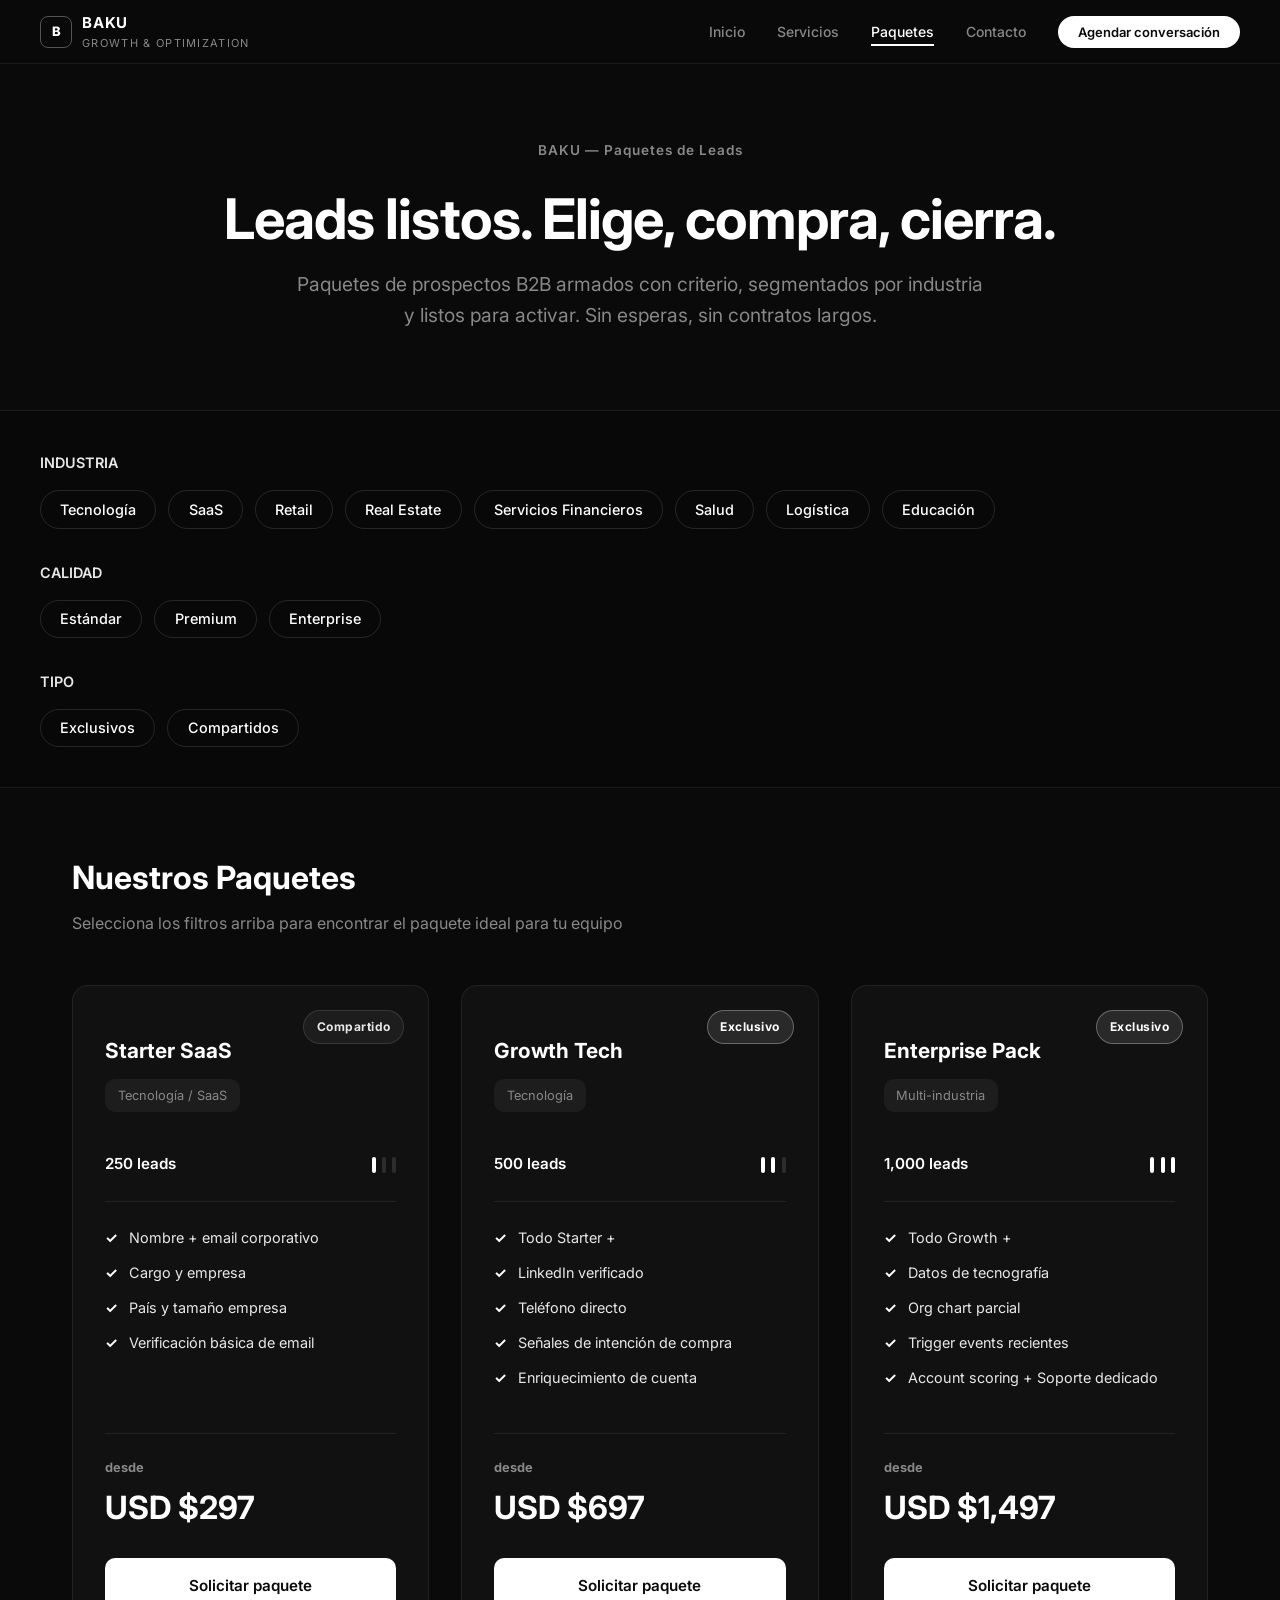
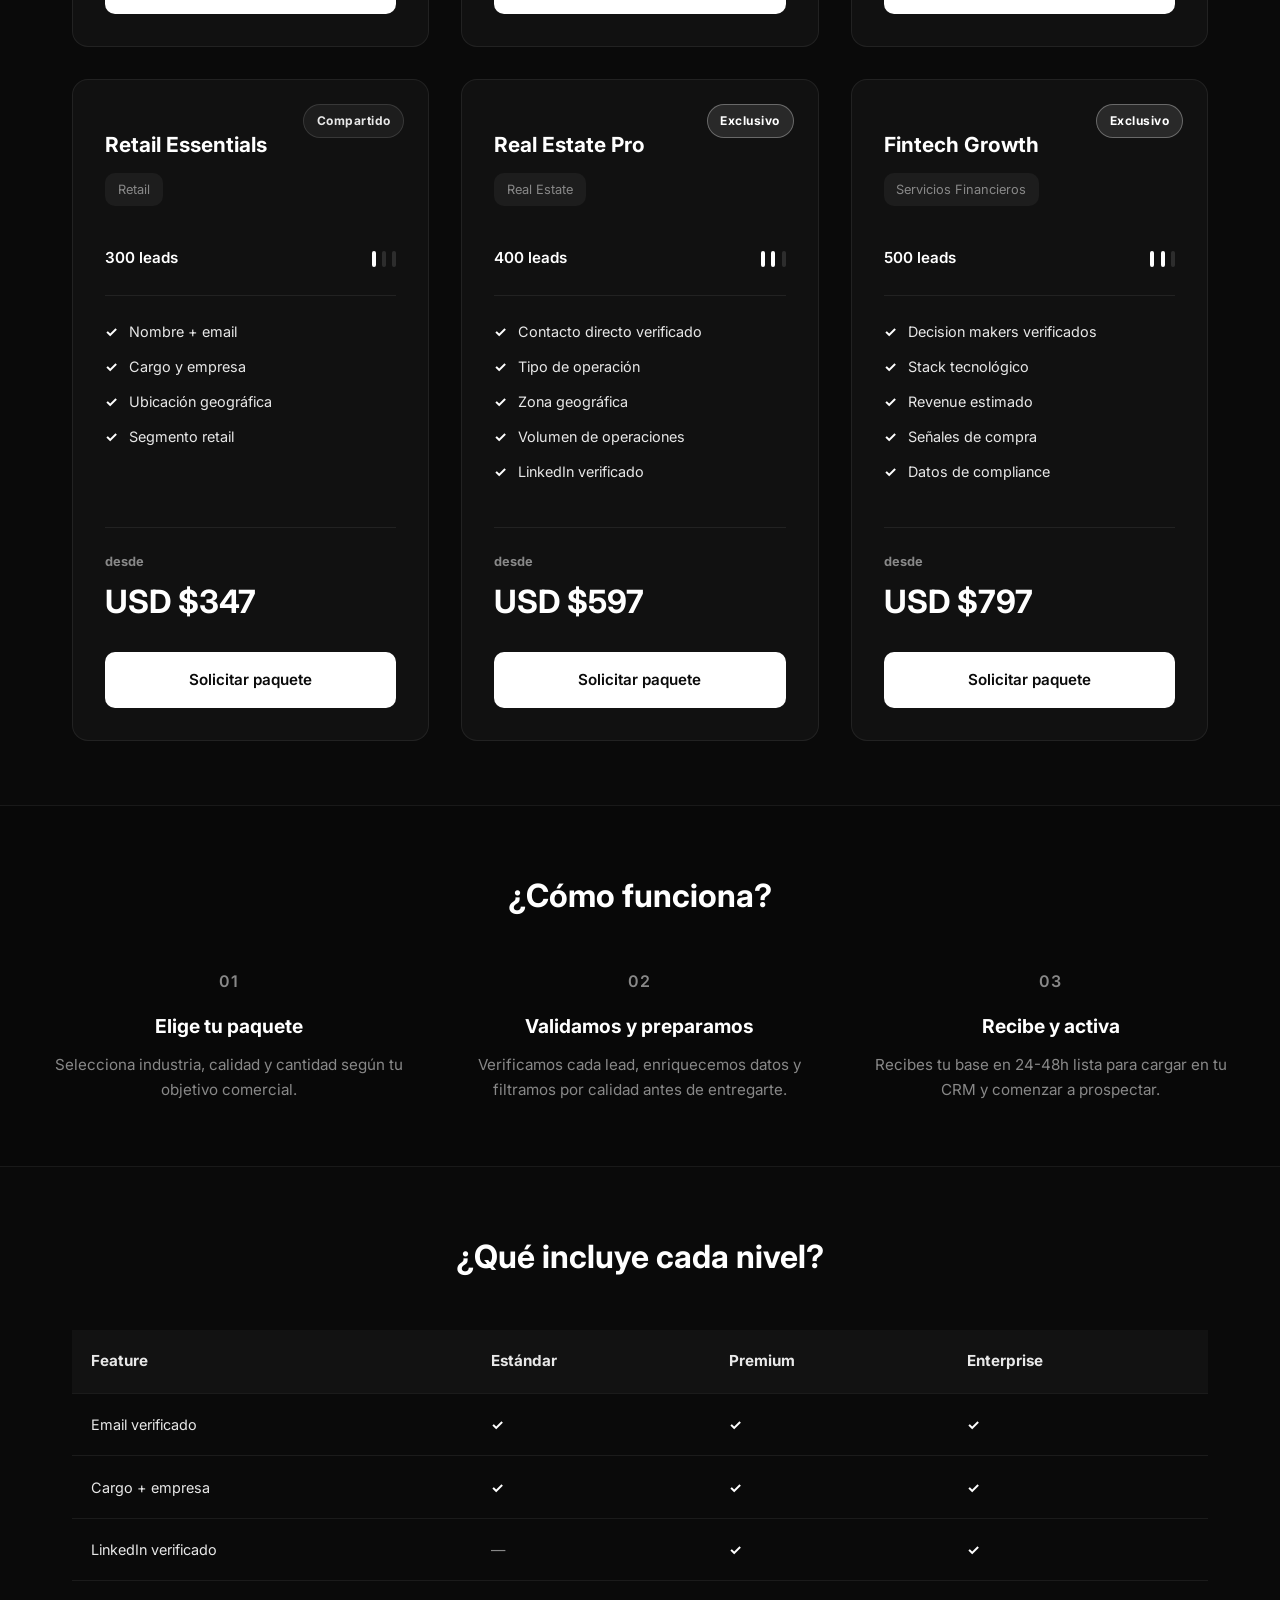
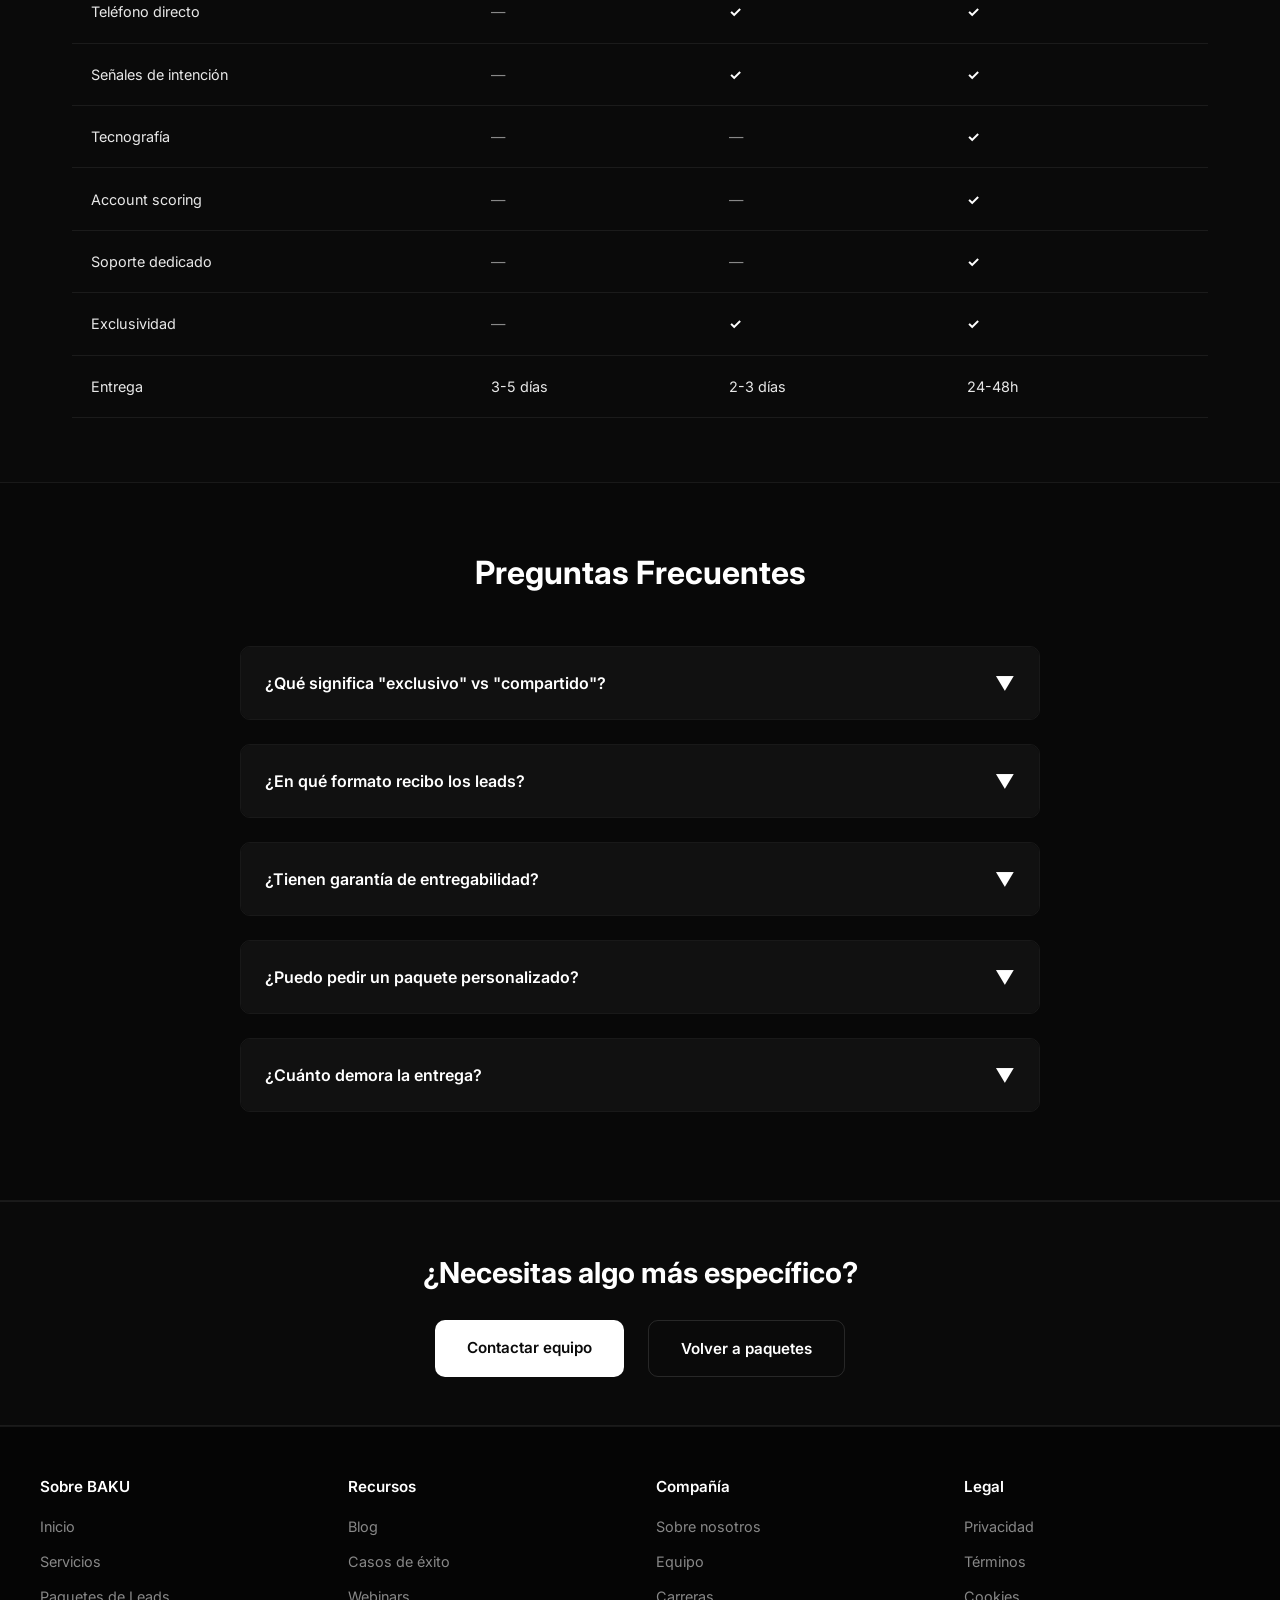
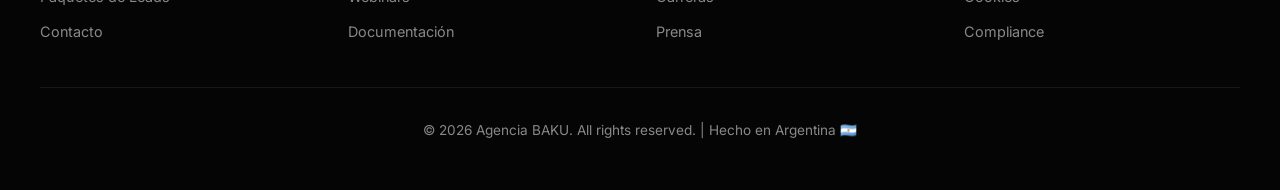
==== leads.html @ b022340d "Add leads marketplace page" ====
<!DOCTYPE html>
<html lang="es">
<head>
    <meta charset="UTF-8">
    <meta name="viewport" content="width=device-width, initial-scale=1.0">
    <title>Paquetes de Leads B2B — Agencia BAKU</title>
    <link href="https://fonts.googleapis.com/css2?family=Inter:wght@400;500;600;700&display=swap" rel="stylesheet">
    <style>
        * {
            margin: 0;
            padding: 0;
            box-sizing: border-box;
        }

        :root {
            --black: #0a0a0a;
            --card: #111111;
            --card-hover: #161616;
            --border: rgba(255,255,255,0.07);
            --border-strong: rgba(255,255,255,0.12);
            --white: #ffffff;
            --off-white: #e8e8e8;
            --muted: #888888;
            --accent: #ffffff;
            --radius: 16px;
            --radius-sm: 10px;
        }

        html {
            scroll-behavior: smooth;
        }

        body {
            font-family: 'Inter', sans-serif;
            background-color: var(--black);
            color: var(--white);
            line-height: 1.6;
        }

        /* Navigation */
        nav {
            position: fixed;
            top: 0; left: 0; right: 0;
            z-index: 100;
            padding: 0 40px;
            height: 64px;
            display: flex;
            align-items: center;
            justify-content: space-between;
            background: rgba(10,10,10,0.85);
            backdrop-filter: blur(20px);
            -webkit-backdrop-filter: blur(20px);
            border-bottom: 1px solid var(--border);
        }

        .nav-logo {
            display: flex;
            align-items: center;
            gap: 10px;
            text-decoration: none;
        }

        .nav-logo-mark {
            width: 32px; height: 32px;
            border: 1.5px solid rgba(255,255,255,0.3);
            border-radius: 8px;
            display: flex;
            align-items: center;
            justify-content: center;
            font-weight: 800;
            font-size: 13px;
            letter-spacing: -0.5px;
            color: var(--white);
        }

        .nav-brand {
            font-weight: 700;
            font-size: 15px;
            letter-spacing: 0.05em;
            color: var(--white);
        }

        .nav-tagline {
            font-size: 11px;
            color: var(--muted);
            letter-spacing: 0.12em;
            text-transform: uppercase;
            font-weight: 400;
        }

        .nav-links {
            display: flex;
            align-items: center;
            gap: 32px;
            list-style: none;
        }

        .nav-links a {
            color: var(--muted);
            text-decoration: none;
            font-size: 14px;
            font-weight: 500;
            transition: color 0.2s;
        }

        .nav-links a:hover { color: var(--white); }

        .nav-links a.active {
            color: var(--white);
            border-bottom: 2px solid var(--white);
            padding-bottom: 0.25rem;
        }

        .nav-cta {
            background: var(--white);
            color: var(--black) !important;
            padding: 8px 20px;
            border-radius: 100px;
            font-size: 13px !important;
            font-weight: 600 !important;
            text-decoration: none;
            transition: opacity 0.2s !important;
        }

        .nav-cta:hover {
            background-color: var(--off-white);
        }

        /* Hero Section */
        .hero {
            padding: 140px 40px 80px;
            text-align: center;
            border-bottom: 1px solid var(--border);
        }

        .hero-label {
            font-size: 0.85rem;
            color: var(--muted);
            font-weight: 600;
            letter-spacing: 1px;
            margin-bottom: 1.5rem;
        }

        .hero-headline {
            font-size: 3.5rem;
            font-weight: 700;
            line-height: 1.2;
            margin-bottom: 1rem;
            letter-spacing: -1px;
        }

        .hero-subtitle {
            font-size: 1.2rem;
            color: var(--muted);
            max-width: 700px;
            margin: 0 auto;
            font-weight: 400;
        }

        /* Filter Bar */
        .filter-section {
            padding: 2.5rem 2rem;
            border-bottom: 1px solid var(--border);
            background-color: rgba(0, 0, 0, 0.2);
        }

        .filter-container {
            max-width: 1200px;
            margin: 0 auto;
        }

        .filter-group {
            margin-bottom: 2rem;
        }

        .filter-group:last-child {
            margin-bottom: 0;
        }

        .filter-label {
            font-size: 0.9rem;
            font-weight: 600;
            margin-bottom: 1rem;
            color: var(--off-white);
            display: block;
        }

        .filter-pills {
            display: flex;
            flex-wrap: wrap;
            gap: 0.75rem;
        }

        .pill {
            padding: 0.6rem 1.2rem;
            border: 1px solid var(--border-strong);
            background-color: transparent;
            color: var(--white);
            border-radius: 50px;
            cursor: pointer;
            font-size: 0.9rem;
            font-weight: 500;
            transition: all 0.3s ease;
            font-family: 'Inter', sans-serif;
        }

        .pill:hover {
            border-color: var(--white);
            background-color: rgba(255, 255, 255, 0.05);
        }

        .pill.active {
            background-color: var(--white);
            color: var(--black);
            border-color: var(--white);
        }

        /* Packages Grid */
        .packages-section {
            padding: 4rem 2rem;
            max-width: 1200px;
            margin: 0 auto;
        }

        .packages-header {
            margin-bottom: 3rem;
        }

        .packages-title {
            font-size: 2rem;
            font-weight: 700;
            margin-bottom: 0.5rem;
        }

        .packages-subtitle {
            color: var(--muted);
            font-size: 1rem;
        }

        .packages-grid {
            display: grid;
            grid-template-columns: repeat(3, 1fr);
            gap: 2rem;
        }

        .package-card {
            background-color: var(--card);
            border: 1px solid var(--border);
            border-radius: var(--radius);
            padding: 2rem;
            position: relative;
            transition: all 0.3s ease;
            display: flex;
            flex-direction: column;
            height: 100%;
        }

        .package-card:hover {
            background-color: var(--card-hover);
            border-color: var(--border-strong);
            transform: translateY(-4px);
        }

        .package-card.hidden {
            display: none;
        }

        .package-badge {
            position: absolute;
            top: 1.5rem;
            right: 1.5rem;
            font-size: 0.75rem;
            font-weight: 700;
            padding: 0.4rem 0.8rem;
            border-radius: 50px;
            letter-spacing: 0.5px;
        }

        .badge-exclusivo {
            background-color: rgba(255, 255, 255, 0.1);
            border: 1px solid rgba(255, 255, 255, 0.3);
            color: var(--white);
        }

        .badge-compartido {
            background-color: rgba(255, 255, 255, 0.05);
            border: 1px solid var(--border-strong);
            color: var(--off-white);
        }

        .package-header {
            margin-bottom: 1.5rem;
            padding-top: 1rem;
        }

        .package-name {
            font-size: 1.3rem;
            font-weight: 700;
            margin-bottom: 0.75rem;
        }

        .package-industry {
            display: inline-block;
            font-size: 0.8rem;
            color: var(--muted);
            background-color: rgba(255, 255, 255, 0.05);
            padding: 0.4rem 0.8rem;
            border-radius: var(--radius-sm);
            margin-bottom: 1rem;
        }

        .package-meta {
            display: flex;
            justify-content: space-between;
            align-items: center;
            margin-bottom: 1.5rem;
            padding-bottom: 1.5rem;
            border-bottom: 1px solid var(--border);
            font-size: 0.95rem;
        }

        .lead-count {
            font-weight: 600;
            color: var(--white);
        }

        .quality-indicator {
            display: flex;
            gap: 0.4rem;
            align-items: center;
        }

        .quality-bar {
            width: 4px;
            height: 16px;
            background-color: var(--border-strong);
            border-radius: 2px;
            transition: background-color 0.3s ease;
        }

        .quality-bar.active {
            background-color: var(--white);
        }

        .package-includes {
            list-style: none;
            margin-bottom: 2rem;
            flex-grow: 1;
        }

        .package-includes li {
            font-size: 0.9rem;
            color: var(--off-white);
            margin-bottom: 0.75rem;
            padding-left: 1.5rem;
            position: relative;
        }

        .package-includes li:before {
            content: "✓";
            position: absolute;
            left: 0;
            color: var(--white);
            font-weight: 700;
        }

        .package-footer {
            border-top: 1px solid var(--border);
            padding-top: 1.5rem;
        }

        .package-price {
            font-size: 2rem;
            font-weight: 700;
            margin-bottom: 1.5rem;
        }

        .package-price-label {
            font-size: 0.8rem;
            color: var(--muted);
            display: block;
            margin-bottom: 0.25rem;
        }

        .package-cta {
            width: 100%;
            padding: 1rem;
            background-color: var(--white);
            color: var(--black);
            border: none;
            border-radius: var(--radius-sm);
            font-weight: 600;
            font-size: 0.95rem;
            cursor: pointer;
            transition: background-color 0.3s ease;
            font-family: 'Inter', sans-serif;
            text-decoration: none;
            display: block;
            text-align: center;
        }

        .package-cta:hover {
            background-color: var(--off-white);
        }

        /* How it works section */
        .how-it-works {
            padding: 4rem 2rem;
            border-top: 1px solid var(--border);
            border-bottom: 1px solid var(--border);
            background-color: rgba(0, 0, 0, 0.2);
        }

        .how-it-works-container {
            max-width: 1200px;
            margin: 0 auto;
        }

        .section-title {
            font-size: 2rem;
            font-weight: 700;
            margin-bottom: 3rem;
            text-align: center;
        }

        .steps-grid {
            display: grid;
            grid-template-columns: repeat(3, 1fr);
            gap: 2rem;
        }

        .step {
            text-align: center;
        }

        .step-number {
            font-size: 1rem;
            color: var(--muted);
            font-weight: 600;
            margin-bottom: 1rem;
            letter-spacing: 1px;
        }

        .step-title {
            font-size: 1.2rem;
            font-weight: 700;
            margin-bottom: 0.75rem;
        }

        .step-description {
            color: var(--muted);
            font-size: 0.95rem;
            line-height: 1.6;
        }

        /* Comparison Table */
        .comparison-section {
            padding: 4rem 2rem;
            max-width: 1200px;
            margin: 0 auto;
        }

        .comparison-table {
            width: 100%;
            border-collapse: collapse;
            margin-top: 2rem;
        }

        .comparison-table th,
        .comparison-table td {
            padding: 1.2rem;
            text-align: left;
            border-bottom: 1px solid var(--border);
        }

        .comparison-table th {
            background-color: rgba(255, 255, 255, 0.03);
            font-weight: 700;
            font-size: 0.95rem;
            color: var(--off-white);
        }

        .comparison-table td {
            font-size: 0.9rem;
            color: var(--off-white);
        }

        .comparison-table tr:hover {
            background-color: rgba(255, 255, 255, 0.02);
        }

        .check {
            color: var(--white);
            font-weight: 700;
        }

        .dash {
            color: var(--muted);
        }

        /* FAQ Section */
        .faq-section {
            padding: 4rem 2rem;
            border-top: 1px solid var(--border);
            border-bottom: 1px solid var(--border);
            background-color: rgba(0, 0, 0, 0.2);
        }

        .faq-container {
            max-width: 800px;
            margin: 0 auto;
        }

        .faq-item {
            margin-bottom: 1.5rem;
            border: 1px solid var(--border);
            border-radius: var(--radius-sm);
            overflow: hidden;
        }

        .faq-question {
            padding: 1.5rem;
            background-color: var(--card);
            cursor: pointer;
            display: flex;
            justify-content: space-between;
            align-items: center;
            font-weight: 600;
            transition: background-color 0.3s ease;
            border: none;
            width: 100%;
            text-align: left;
            font-family: 'Inter', sans-serif;
            color: var(--white);
            font-size: 1rem;
        }

        .faq-question:hover {
            background-color: var(--card-hover);
        }

        .faq-toggle {
            font-size: 1.2rem;
            transition: transform 0.3s ease;
        }

        .faq-toggle.open {
            transform: rotate(180deg);
        }

        .faq-answer {
            max-height: 0;
            overflow: hidden;
            transition: max-height 0.3s ease;
            background-color: rgba(255, 255, 255, 0.02);
        }

        .faq-answer.open {
            max-height: 300px;
        }

        .faq-answer-content {
            padding: 1.5rem;
            color: var(--off-white);
            font-size: 0.95rem;
            line-height: 1.7;
        }

        /* CTA Banner */
        .cta-banner {
            padding: 3rem 2rem;
            text-align: center;
            border-top: 1px solid var(--border);
            border-bottom: 1px solid var(--border);
        }

        .cta-banner-headline {
            font-size: 1.8rem;
            font-weight: 700;
            margin-bottom: 1.5rem;
        }

        .cta-banner-buttons {
            display: flex;
            gap: 1.5rem;
            justify-content: center;
            flex-wrap: wrap;
        }

        .btn {
            padding: 1rem 2rem;
            border-radius: var(--radius-sm);
            font-weight: 600;
            font-size: 0.95rem;
            cursor: pointer;
            text-decoration: none;
            transition: all 0.3s ease;
            font-family: 'Inter', sans-serif;
            border: none;
            display: inline-block;
        }

        .btn-primary {
            background-color: var(--white);
            color: var(--black);
        }

        .btn-primary:hover {
            background-color: var(--off-white);
        }

        .btn-secondary {
            background-color: transparent;
            color: var(--white);
            border: 1px solid var(--border-strong);
        }

        .btn-secondary:hover {
            border-color: var(--white);
            background-color: rgba(255, 255, 255, 0.05);
        }

        /* Footer */
        footer {
            padding: 3rem 2rem;
            border-top: 1px solid var(--border);
            background-color: rgba(0, 0, 0, 0.5);
        }

        .footer-container {
            max-width: 1200px;
            margin: 0 auto;
        }

        .footer-content {
            display: grid;
            grid-template-columns: repeat(4, 1fr);
            gap: 2rem;
            margin-bottom: 2rem;
        }

        .footer-column h4 {
            font-size: 0.95rem;
            font-weight: 600;
            margin-bottom: 1rem;
        }

        .footer-column ul {
            list-style: none;
        }

        .footer-column a {
            color: var(--muted);
            text-decoration: none;
            font-size: 0.9rem;
            margin-bottom: 0.75rem;
            display: block;
            transition: color 0.3s ease;
        }

        .footer-column a:hover {
            color: var(--white);
        }

        .footer-divider {
            border-top: 1px solid var(--border);
            padding-top: 2rem;
            text-align: center;
            color: var(--muted);
            font-size: 0.85rem;
        }

        /* Responsive */
        @media (max-width: 768px) {
            .hero-headline {
                font-size: 2.2rem;
            }

            .nav-links {
                gap: 1.5rem;
                font-size: 0.85rem;
            }

            .packages-grid {
                grid-template-columns: 1fr;
            }

            .steps-grid {
                grid-template-columns: 1fr;
            }

            .footer-content {
                grid-template-columns: repeat(2, 1fr);
            }

            .filter-pills {
                gap: 0.5rem;
            }

            .pill {
                font-size: 0.8rem;
                padding: 0.5rem 1rem;
            }

            .cta-banner-buttons {
                flex-direction: column;
            }

            .btn {
                width: 100%;
            }
        }

        @media (max-width: 480px) {
            nav {
                flex-direction: column;
                gap: 1rem;
                padding: 1rem;
            }

            .nav-links {
                flex-direction: column;
                gap: 1rem;
                width: 100%;
                text-align: center;
            }

            .hero-headline {
                font-size: 1.8rem;
            }

            .footer-content {
                grid-template-columns: 1fr;
            }

            .comparison-table th,
            .comparison-table td {
                padding: 0.8rem;
                font-size: 0.8rem;
            }
        }
    </style>
</head>
<body>
    <!-- Navigation -->
    <nav>
        <a href="/" class="nav-logo">
            <div class="nav-logo-mark">B</div>
            <div>
                <div class="nav-brand">BAKU</div>
                <div class="nav-tagline">Growth & Optimization</div>
            </div>
        </a>
        <ul class="nav-links">
            <li><a href="/">Inicio</a></li>
            <li><a href="/#servicios">Servicios</a></li>
            <li><a href="/leads.html" class="active">Paquetes</a></li>
            <li><a href="/#contacto">Contacto</a></li>
            <li><a href="/#contacto" class="nav-cta">Agendar conversación</a></li>
        </ul>
    </nav>

    <!-- Hero Section -->
    <section class="hero">
        <div class="hero-label">BAKU — Paquetes de Leads</div>
        <h1 class="hero-headline">Leads listos. Elige, compra, cierra.</h1>
        <p class="hero-subtitle">Paquetes de prospectos B2B armados con criterio, segmentados por industria y listos para activar. Sin esperas, sin contratos largos.</p>
    </section>

    <!-- Filter Section -->
    <section class="filter-section">
        <div class="filter-container">
            <div class="filter-group">
                <label class="filter-label">INDUSTRIA</label>
                <div class="filter-pills">
                    <button class="pill" data-filter="industria" data-value="Tecnología">Tecnología</button>
                    <button class="pill" data-filter="industria" data-value="SaaS">SaaS</button>
                    <button class="pill" data-filter="industria" data-value="Retail">Retail</button>
                    <button class="pill" data-filter="industria" data-value="Real Estate">Real Estate</button>
                    <button class="pill" data-filter="industria" data-value="Servicios Financieros">Servicios Financieros</button>
                    <button class="pill" data-filter="industria" data-value="Salud">Salud</button>
                    <button class="pill" data-filter="industria" data-value="Logística">Logística</button>
                    <button class="pill" data-filter="industria" data-value="Educación">Educación</button>
                </div>
            </div>

            <div class="filter-group">
                <label class="filter-label">CALIDAD</label>
                <div class="filter-pills">
                    <button class="pill" data-filter="calidad" data-value="Estándar">Estándar</button>
                    <button class="pill" data-filter="calidad" data-value="Premium">Premium</button>
                    <button class="pill" data-filter="calidad" data-value="Enterprise">Enterprise</button>
                </div>
            </div>

            <div class="filter-group">
                <label class="filter-label">TIPO</label>
                <div class="filter-pills">
                    <button class="pill" data-filter="tipo" data-value="Exclusivos">Exclusivos</button>
                    <button class="pill" data-filter="tipo" data-value="Compartidos">Compartidos</button>
                </div>
            </div>
        </div>
    </section>

    <!-- Packages Grid -->
    <section class="packages-section">
        <div class="packages-header">
            <h2 class="packages-title">Nuestros Paquetes</h2>
            <p class="packages-subtitle">Selecciona los filtros arriba para encontrar el paquete ideal para tu equipo</p>
        </div>

        <div class="packages-grid">
            <!-- Package 1: Starter SaaS -->
            <div class="package-card" data-industria="SaaS" data-industria-alt="Tecnología" data-calidad="Estándar" data-tipo="Compartidos">
                <div class="package-badge badge-compartido">Compartido</div>
                <div class="package-header">
                    <h3 class="package-name">Starter SaaS</h3>
                    <span class="package-industry">Tecnología / SaaS</span>
                </div>
                <div class="package-meta">
                    <span class="lead-count">250 leads</span>
                    <div class="quality-indicator">
                        <div class="quality-bar active"></div>
                        <div class="quality-bar"></div>
                        <div class="quality-bar"></div>
                    </div>
                </div>
                <ul class="package-includes">
                    <li>Nombre + email corporativo</li>
                    <li>Cargo y empresa</li>
                    <li>País y tamaño empresa</li>
                    <li>Verificación básica de email</li>
                </ul>
                <div class="package-footer">
                    <div class="package-price">
                        <span class="package-price-label">desde</span>
                        USD $297
                    </div>
                    <a href="/#contacto" class="package-cta">Solicitar paquete</a>
                </div>
            </div>

            <!-- Package 2: Growth Tech -->
            <div class="package-card" data-industria="Tecnología" data-calidad="Premium" data-tipo="Exclusivos">
                <div class="package-badge badge-exclusivo">Exclusivo</div>
                <div class="package-header">
                    <h3 class="package-name">Growth Tech</h3>
                    <span class="package-industry">Tecnología</span>
                </div>
                <div class="package-meta">
                    <span class="lead-count">500 leads</span>
                    <div class="quality-indicator">
                        <div class="quality-bar active"></div>
                        <div class="quality-bar active"></div>
                        <div class="quality-bar"></div>
                    </div>
                </div>
                <ul class="package-includes">
                    <li>Todo Starter +</li>
                    <li>LinkedIn verificado</li>
                    <li>Teléfono directo</li>
                    <li>Señales de intención de compra</li>
                    <li>Enriquecimiento de cuenta</li>
                </ul>
                <div class="package-footer">
                    <div class="package-price">
                        <span class="package-price-label">desde</span>
                        USD $697
                    </div>
                    <a href="/#contacto" class="package-cta">Solicitar paquete</a>
                </div>
            </div>

            <!-- Package 3: Enterprise Pack -->
            <div class="package-card" data-industria="Multi-industria" data-calidad="Enterprise" data-tipo="Exclusivos">
                <div class="package-badge badge-exclusivo">Exclusivo</div>
                <div class="package-header">
                    <h3 class="package-name">Enterprise Pack</h3>
                    <span class="package-industry">Multi-industria</span>
                </div>
                <div class="package-meta">
                    <span class="lead-count">1,000 leads</span>
                    <div class="quality-indicator">
                        <div class="quality-bar active"></div>
                        <div class="quality-bar active"></div>
                        <div class="quality-bar active"></div>
                    </div>
                </div>
                <ul class="package-includes">
                    <li>Todo Growth +</li>
                    <li>Datos de tecnografía</li>
                    <li>Org chart parcial</li>
                    <li>Trigger events recientes</li>
                    <li>Account scoring + Soporte dedicado</li>
                </ul>
                <div class="package-footer">
                    <div class="package-price">
                        <span class="package-price-label">desde</span>
                        USD $1,497
                    </div>
                    <a href="/#contacto" class="package-cta">Solicitar paquete</a>
                </div>
            </div>

            <!-- Package 4: Retail Essentials -->
            <div class="package-card" data-industria="Retail" data-calidad="Estándar" data-tipo="Compartidos">
                <div class="package-badge badge-compartido">Compartido</div>
                <div class="package-header">
                    <h3 class="package-name">Retail Essentials</h3>
                    <span class="package-industry">Retail</span>
                </div>
                <div class="package-meta">
                    <span class="lead-count">300 leads</span>
                    <div class="quality-indicator">
                        <div class="quality-bar active"></div>
                        <div class="quality-bar"></div>
                        <div class="quality-bar"></div>
                    </div>
                </div>
                <ul class="package-includes">
                    <li>Nombre + email</li>
                    <li>Cargo y empresa</li>
                    <li>Ubicación geográfica</li>
                    <li>Segmento retail</li>
                </ul>
                <div class="package-footer">
                    <div class="package-price">
                        <span class="package-price-label">desde</span>
                        USD $347
                    </div>
                    <a href="/#contacto" class="package-cta">Solicitar paquete</a>
                </div>
            </div>

            <!-- Package 5: Real Estate Pro -->
            <div class="package-card" data-industria="Real Estate" data-calidad="Premium" data-tipo="Exclusivos">
                <div class="package-badge badge-exclusivo">Exclusivo</div>
                <div class="package-header">
                    <h3 class="package-name">Real Estate Pro</h3>
                    <span class="package-industry">Real Estate</span>
                </div>
                <div class="package-meta">
                    <span class="lead-count">400 leads</span>
                    <div class="quality-indicator">
                        <div class="quality-bar active"></div>
                        <div class="quality-bar active"></div>
                        <div class="quality-bar"></div>
                    </div>
                </div>
                <ul class="package-includes">
                    <li>Contacto directo verificado</li>
                    <li>Tipo de operación</li>
                    <li>Zona geográfica</li>
                    <li>Volumen de operaciones</li>
                    <li>LinkedIn verificado</li>
                </ul>
                <div class="package-footer">
                    <div class="package-price">
                        <span class="package-price-label">desde</span>
                        USD $597
                    </div>
                    <a href="/#contacto" class="package-cta">Solicitar paquete</a>
                </div>
            </div>

            <!-- Package 6: Fintech Growth -->
            <div class="package-card" data-industria="Servicios Financieros" data-calidad="Premium" data-tipo="Exclusivos">
                <div class="package-badge badge-exclusivo">Exclusivo</div>
                <div class="package-header">
                    <h3 class="package-name">Fintech Growth</h3>
                    <span class="package-industry">Servicios Financieros</span>
                </div>
                <div class="package-meta">
                    <span class="lead-count">500 leads</span>
                    <div class="quality-indicator">
                        <div class="quality-bar active"></div>
                        <div class="quality-bar active"></div>
                        <div class="quality-bar"></div>
                    </div>
                </div>
                <ul class="package-includes">
                    <li>Decision makers verificados</li>
                    <li>Stack tecnológico</li>
                    <li>Revenue estimado</li>
                    <li>Señales de compra</li>
                    <li>Datos de compliance</li>
                </ul>
                <div class="package-footer">
                    <div class="package-price">
                        <span class="package-price-label">desde</span>
                        USD $797
                    </div>
                    <a href="/#contacto" class="package-cta">Solicitar paquete</a>
                </div>
            </div>
        </div>
    </section>

    <!-- How it Works -->
    <section class="how-it-works">
        <div class="how-it-works-container">
            <h2 class="section-title">¿Cómo funciona?</h2>
            <div class="steps-grid">
                <div class="step">
                    <div class="step-number">01</div>
                    <h3 class="step-title">Elige tu paquete</h3>
                    <p class="step-description">Selecciona industria, calidad y cantidad según tu objetivo comercial.</p>
                </div>
                <div class="step">
                    <div class="step-number">02</div>
                    <h3 class="step-title">Validamos y preparamos</h3>
                    <p class="step-description">Verificamos cada lead, enriquecemos datos y filtramos por calidad antes de entregarte.</p>
                </div>
                <div class="step">
                    <div class="step-number">03</div>
                    <h3 class="step-title">Recibe y activa</h3>
                    <p class="step-description">Recibes tu base en 24-48h lista para cargar en tu CRM y comenzar a prospectar.</p>
                </div>
            </div>
        </div>
    </section>

    <!-- Comparison Table -->
    <section class="comparison-section">
        <h2 class="section-title">¿Qué incluye cada nivel?</h2>
        <table class="comparison-table">
            <thead>
                <tr>
                    <th>Feature</th>
                    <th>Estándar</th>
                    <th>Premium</th>
                    <th>Enterprise</th>
                </tr>
            </thead>
            <tbody>
                <tr>
                    <td>Email verificado</td>
                    <td><span class="check">✓</span></td>
                    <td><span class="check">✓</span></td>
                    <td><span class="check">✓</span></td>
                </tr>
                <tr>
                    <td>Cargo + empresa</td>
                    <td><span class="check">✓</span></td>
                    <td><span class="check">✓</span></td>
                    <td><span class="check">✓</span></td>
                </tr>
                <tr>
                    <td>LinkedIn verificado</td>
                    <td><span class="dash">—</span></td>
                    <td><span class="check">✓</span></td>
                    <td><span class="check">✓</span></td>
                </tr>
                <tr>
                    <td>Teléfono directo</td>
                    <td><span class="dash">—</span></td>
                    <td><span class="check">✓</span></td>
                    <td><span class="check">✓</span></td>
                </tr>
                <tr>
                    <td>Señales de intención</td>
                    <td><span class="dash">—</span></td>
                    <td><span class="check">✓</span></td>
                    <td><span class="check">✓</span></td>
                </tr>
                <tr>
                    <td>Tecnografía</td>
                    <td><span class="dash">—</span></td>
                    <td><span class="dash">—</span></td>
                    <td><span class="check">✓</span></td>
                </tr>
                <tr>
                    <td>Account scoring</td>
                    <td><span class="dash">—</span></td>
                    <td><span class="dash">—</span></td>
                    <td><span class="check">✓</span></td>
                </tr>
                <tr>
                    <td>Soporte dedicado</td>
                    <td><span class="dash">—</span></td>
                    <td><span class="dash">—</span></td>
                    <td><span class="check">✓</span></td>
                </tr>
                <tr>
                    <td>Exclusividad</td>
                    <td><span class="dash">—</span></td>
                    <td><span class="check">✓</span></td>
                    <td><span class="check">✓</span></td>
                </tr>
                <tr>
                    <td>Entrega</td>
                    <td>3-5 días</td>
                    <td>2-3 días</td>
                    <td>24-48h</td>
                </tr>
            </tbody>
        </table>
    </section>

    <!-- FAQ Section -->
    <section class="faq-section">
        <div class="faq-container">
            <h2 class="section-title">Preguntas Frecuentes</h2>

            <div class="faq-item">
                <button class="faq-question">
                    <span>¿Qué significa "exclusivo" vs "compartido"?</span>
                    <span class="faq-toggle">▼</span>
                </button>
                <div class="faq-answer">
                    <div class="faq-answer-content">
                        Leads Exclusivos son utilizados por un único cliente, garantizando que nadie más en tu industria tendrá acceso a los mismos prospectos. Leads Compartidos pueden ser vendidos a otros clientes, pero son validados y segmentados para minimizar solapamientos. Los Exclusivos son ideales si buscas máxima cobertura en tu mercado objetivo.
                    </div>
                </div>
            </div>

            <div class="faq-item">
                <button class="faq-question">
                    <span>¿En qué formato recibo los leads?</span>
                    <span class="faq-toggle">▼</span>
                </button>
                <div class="faq-answer">
                    <div class="faq-answer-content">
                        Entregamos los leads en múltiples formatos: CSV, Excel, API, o integración directa a tu CRM (Salesforce, HubSpot, Pipedrive, etc.). Tú eliges el formato que mejor se adapte a tu flujo de trabajo. Todos los archivos incluyen campos estandarizados y verificados.
                    </div>
                </div>
            </div>

            <div class="faq-item">
                <button class="faq-question">
                    <span>¿Tienen garantía de entregabilidad?</span>
                    <span class="faq-toggle">▼</span>
                </button>
                <div class="faq-answer">
                    <div class="faq-answer-content">
                        Sí. Todos nuestros leads están verificados y validados antes de entrega. Garantizamos un mínimo de 95% de deliverabilidad en emails. Si experimentas problemas, nuestro equipo de soporte investigará y re-verificará los leads según sea necesario.
                    </div>
                </div>
            </div>

            <div class="faq-item">
                <button class="faq-question">
                    <span>¿Puedo pedir un paquete personalizado?</span>
                    <span class="faq-toggle">▼</span>
                </button>
                <div class="faq-answer">
                    <div class="faq-answer-content">
                        Absolutamente. Si ninguno de nuestros paquetes predefinidos se ajusta exactamente a tus necesidades, podemos crear un paquete personalizado con criterios específicos: industrias, geografías, tamaño de empresa, tecnologías, o cualquier otro parámetro que requieras. Contacta a nuestro equipo para obtener un quote.
                    </div>
                </div>
            </div>

            <div class="faq-item">
                <button class="faq-question">
                    <span>¿Cuánto demora la entrega?</span>
                    <span class="faq-toggle">▼</span>
                </button>
                <div class="faq-answer">
                    <div class="faq-answer-content">
                        Los paquetes Estándar se entregan en 3-5 días hábiles, Premium en 2-3 días, y Enterprise en 24-48 horas. Estos tiempos incluyen validación, enriquecimiento y preparación de datos. En casos urgentes, contáctanos para conocer nuestras opciones de entrega acelerada.
                    </div>
                </div>
            </div>
        </div>
    </section>

    <!-- CTA Banner -->
    <section class="cta-banner">
        <h2 class="cta-banner-headline">¿Necesitas algo más específico?</h2>
        <div class="cta-banner-buttons">
            <a href="/#contacto" class="btn btn-primary">Contactar equipo</a>
            <button class="btn btn-secondary" onclick="document.querySelector('.packages-section').scrollIntoView({behavior: 'smooth'})">Volver a paquetes</button>
        </div>
    </section>

    <!-- Footer -->
    <footer>
        <div class="footer-container">
            <div class="footer-content">
                <div class="footer-column">
                    <h4>Sobre BAKU</h4>
                    <ul>
                        <li><a href="/">Inicio</a></li>
                        <li><a href="/#servicios">Servicios</a></li>
                        <li><a href="/leads.html">Paquetes de Leads</a></li>
                        <li><a href="/#contacto">Contacto</a></li>
                    </ul>
                </div>
                <div class="footer-column">
                    <h4>Recursos</h4>
                    <ul>
                        <li><a href="#">Blog</a></li>
                        <li><a href="#">Casos de éxito</a></li>
                        <li><a href="#">Webinars</a></li>
                        <li><a href="#">Documentación</a></li>
                    </ul>
                </div>
                <div class="footer-column">
                    <h4>Compañía</h4>
                    <ul>
                        <li><a href="#">Sobre nosotros</a></li>
                        <li><a href="#">Equipo</a></li>
                        <li><a href="#">Carreras</a></li>
                        <li><a href="#">Prensa</a></li>
                    </ul>
                </div>
                <div class="footer-column">
                    <h4>Legal</h4>
                    <ul>
                        <li><a href="#">Privacidad</a></li>
                        <li><a href="#">Términos</a></li>
                        <li><a href="#">Cookies</a></li>
                        <li><a href="#">Compliance</a></li>
                    </ul>
                </div>
            </div>
            <div class="footer-divider">
                <p>&copy; 2026 Agencia BAKU. All rights reserved. | Hecho en Argentina 🇦🇷</p>
            </div>
        </div>
    </footer>

    <script>
        // Filter functionality
        const filterPills = document.querySelectorAll('.pill');
        const packageCards = document.querySelectorAll('.package-card');

        // Track active filters
        let activeFilters = {
            industria: [],
            calidad: [],
            tipo: []
        };

        filterPills.forEach(pill => {
            pill.addEventListener('click', function() {
                const filterType = this.getAttribute('data-filter');
                const filterValue = this.getAttribute('data-value');

                // Toggle active state
                if (this.classList.contains('active')) {
                    this.classList.remove('active');
                    activeFilters[filterType] = activeFilters[filterType].filter(v => v !== filterValue);
                } else {
                    this.classList.add('active');
                    activeFilters[filterType].push(filterValue);
                }

                // Filter packages
                filterPackages();
            });
        });

        function filterPackages() {
            packageCards.forEach(card => {
                let showCard = true;

                // Check industria filter
                if (activeFilters.industria.length > 0) {
                    const cardIndustrias = [
                        card.getAttribute('data-industria'),
                        card.getAttribute('data-industria-alt')
                    ].filter(Boolean);
                    const hasMatchingIndustria = activeFilters.industria.some(filter => cardIndustrias.includes(filter));
                    if (!hasMatchingIndustria) showCard = false;
                }

                // Check calidad filter
                if (activeFilters.calidad.length > 0) {
                    const cardCalidad = card.getAttribute('data-calidad');
                    if (!activeFilters.calidad.includes(cardCalidad)) showCard = false;
                }

                // Check tipo filter
                if (activeFilters.tipo.length > 0) {
                    const cardTipo = card.getAttribute('data-tipo');
                    if (!activeFilters.tipo.includes(cardTipo)) showCard = false;
                }

                card.classList.toggle('hidden', !showCard);
            });
        }

        // FAQ accordion functionality
        const faqQuestions = document.querySelectorAll('.faq-question');

        faqQuestions.forEach(question => {
            question.addEventListener('click', function() {
                const answer = this.nextElementSibling;
                const toggle = this.querySelector('.faq-toggle');

                // Close other open items
                faqQuestions.forEach(otherQuestion => {
                    if (otherQuestion !== question) {
                        const otherAnswer = otherQuestion.nextElementSibling;
                        const otherToggle = otherQuestion.querySelector('.faq-toggle');
                        otherAnswer.classList.remove('open');
                        otherToggle.classList.remove('open');
                    }
                });

                // Toggle current item
                answer.classList.toggle('open');
                toggle.classList.toggle('open');
            });
        });

        // Smooth scroll for CTA buttons with hash
        document.addEventListener('DOMContentLoaded', function() {
            // Check if there's a contact anchor and scroll to it
            if (window.location.hash === '#contacto') {
                const element = document.querySelector('#contacto');
                if (element) {
                    setTimeout(() => {
                        element.scrollIntoView({ behavior: 'smooth' });
                    }, 100);
                }
            }
        });
    </script>
</body>
</html>
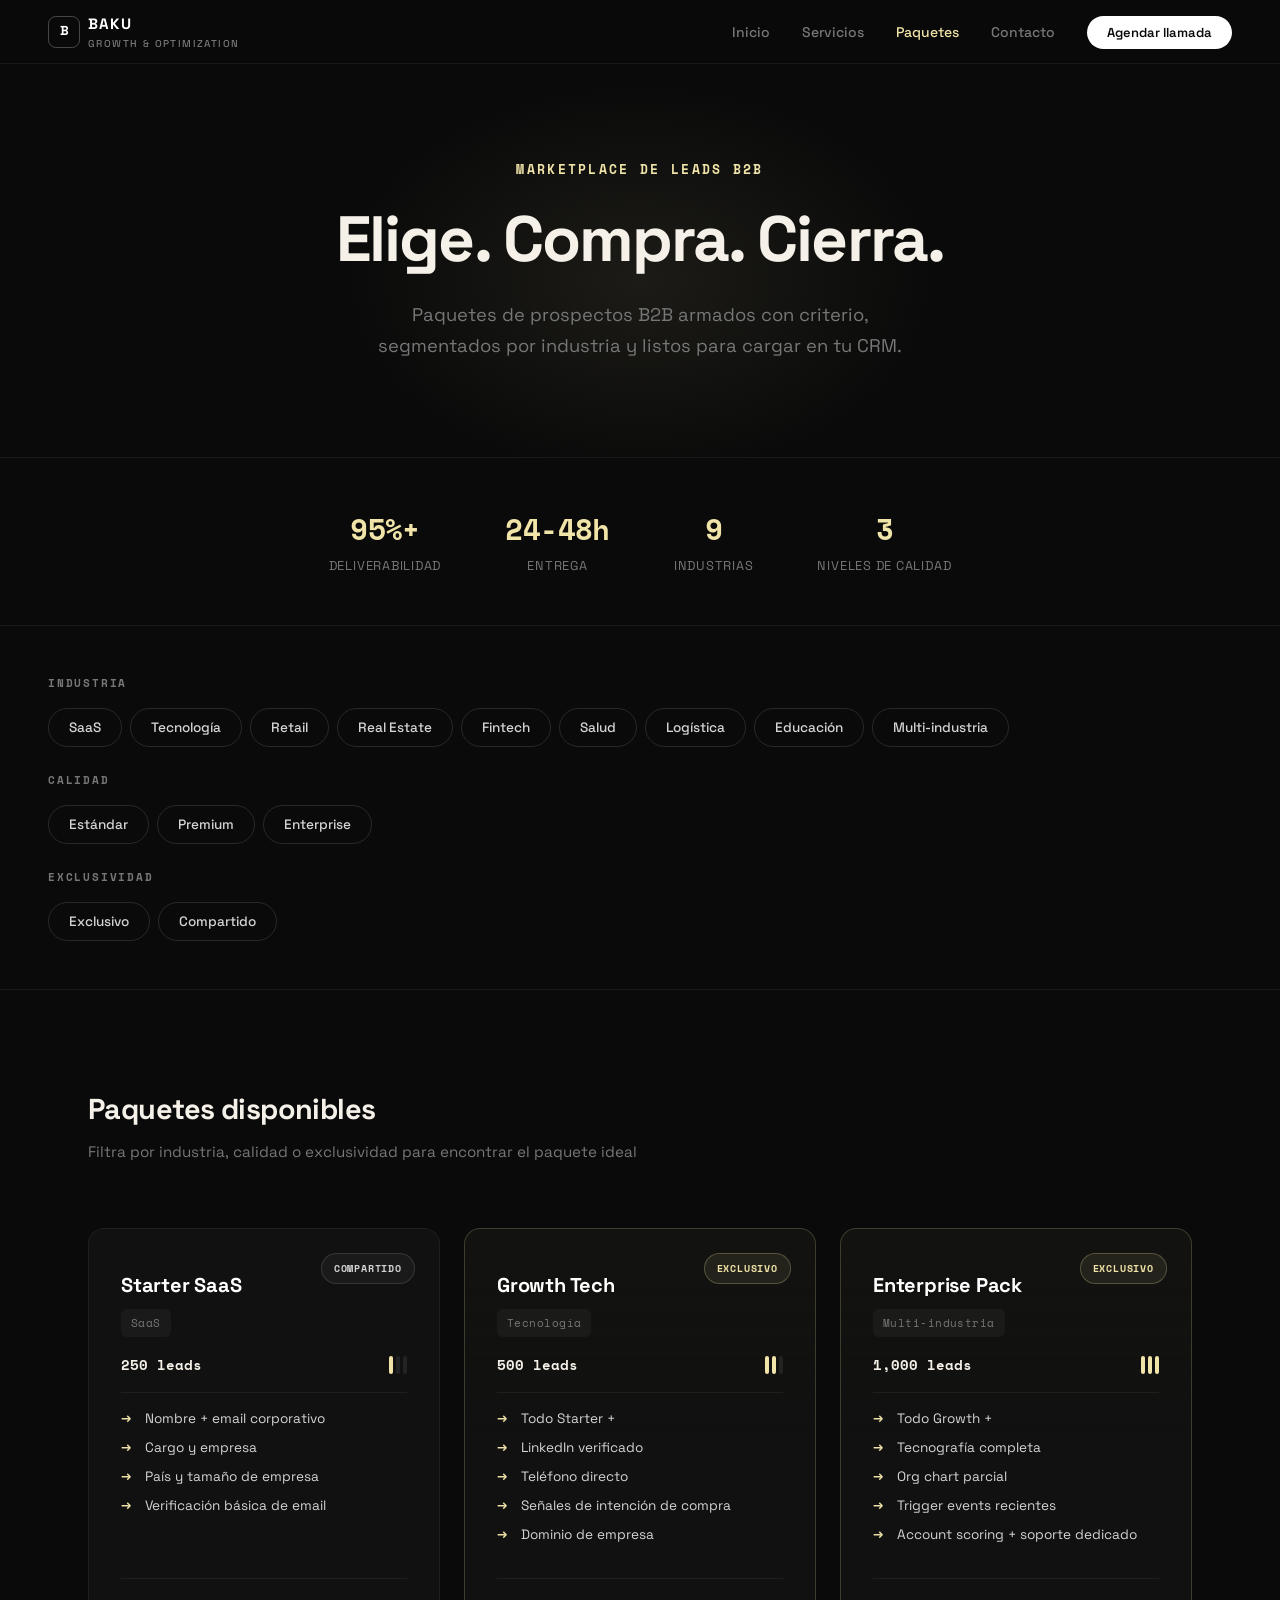
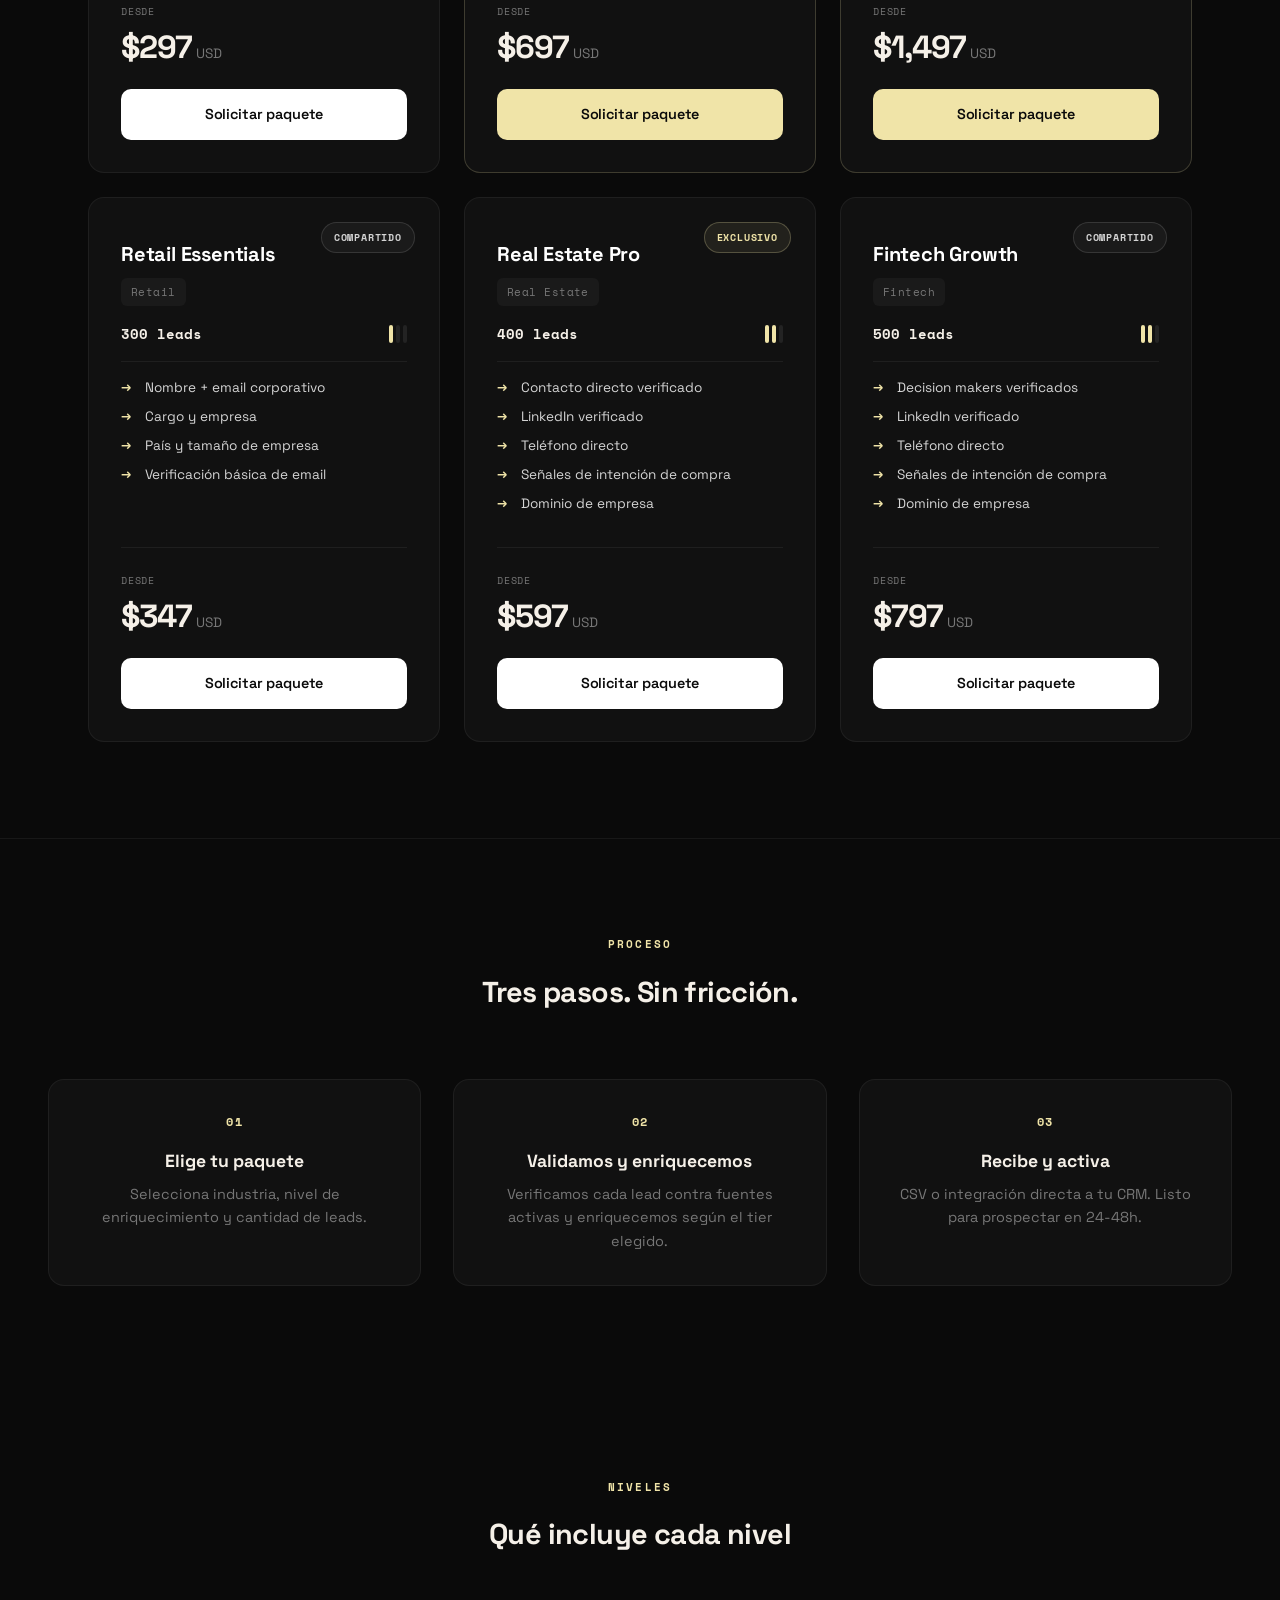
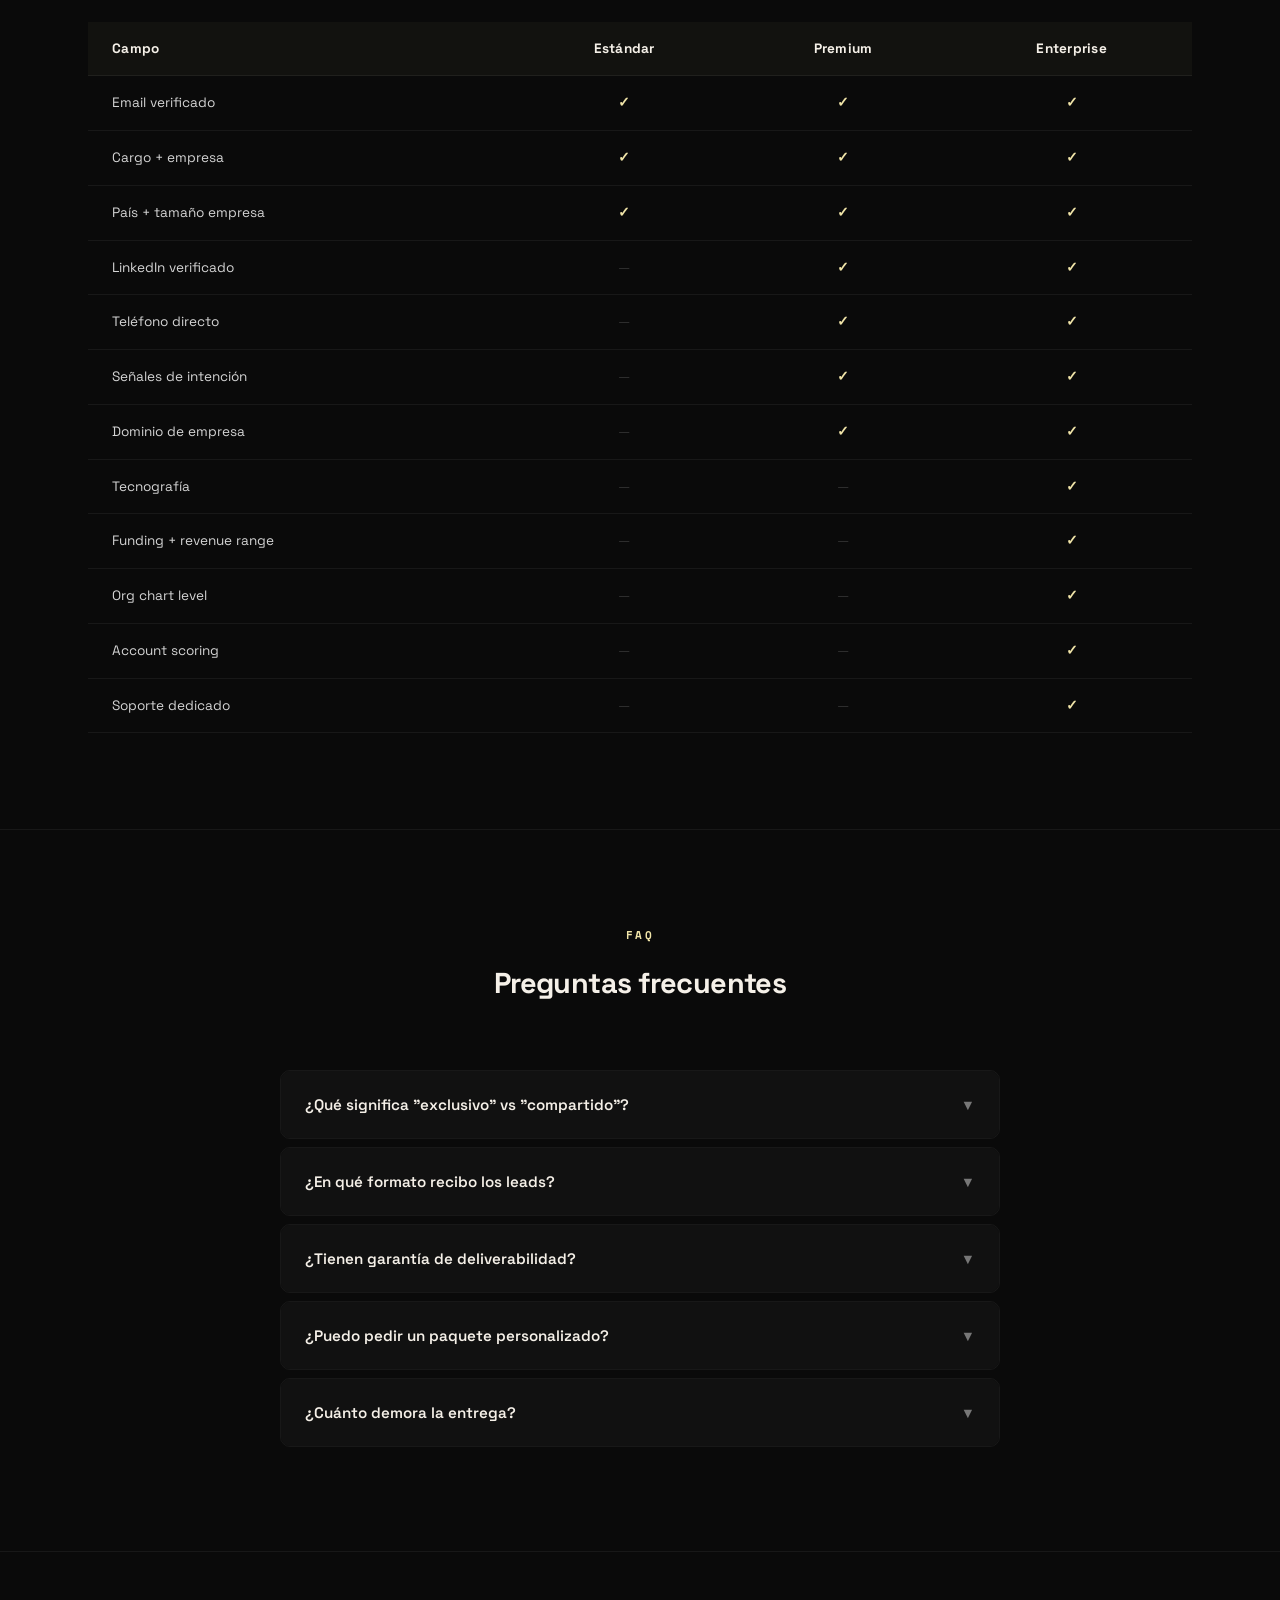
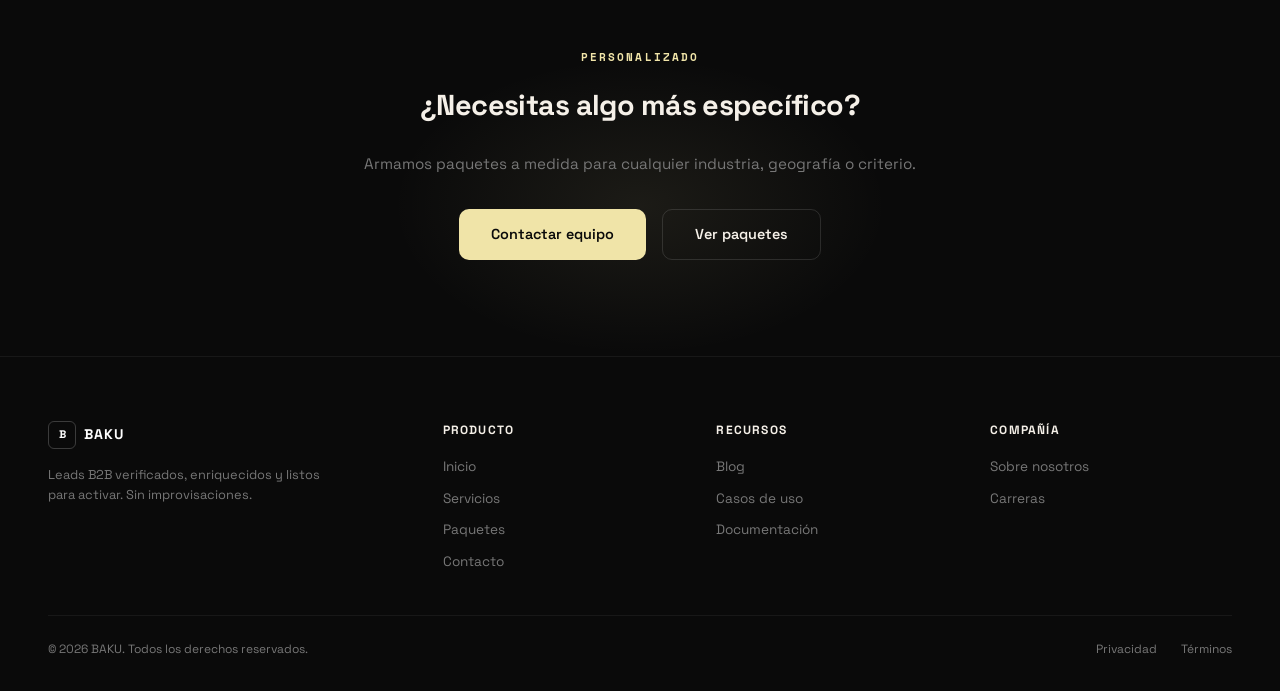
==== commit 2f2e69b9: "Redesign leads marketplace with brand guidelines Apply Space Grotesk typography, Butter Yellow (#F0E" ====
--- a/leads.html
+++ b/leads.html
@@ -3,71 +3,103 @@
 <head>
     <meta charset="UTF-8">
     <meta name="viewport" content="width=device-width, initial-scale=1.0">
-    <title>Paquetes de Leads B2B — Agencia BAKU</title>
-    <link href="https://fonts.googleapis.com/css2?family=Inter:wght@400;500;600;700&display=swap" rel="stylesheet">
+    <title>Paquetes de Leads B2B — BAKU</title>
+    <meta name="description" content="Paquetes de prospectos B2B segmentados por industria. Leads verificados, enriquecidos y listos para activar en tu CRM.">
+
+    <!-- Open Graph -->
+    <meta property="og:title" content="Paquetes de Leads B2B — BAKU">
+    <meta property="og:description" content="Leads B2B verificados, segmentados por industria. Elige tu paquete y activa en 24-48h.">
+    <meta property="og:type" content="website">
+    <meta property="og:url" content="https://www.agenciabaku.com/leads.html">
+
+    <!-- Fonts: Space Grotesk (brand primary) + Space Mono (data/code) -->
+    <link rel="preconnect" href="https://fonts.googleapis.com">
+    <link rel="preconnect" href="https://fonts.gstatic.com" crossorigin>
+    <link href="https://fonts.googleapis.com/css2?family=Space+Grotesk:wght@400;500;600;700&family=Space+Mono:wght@400;700&display=swap" rel="stylesheet">
+
     <style>
-        * {
+        *, *::before, *::after {
             margin: 0;
             padding: 0;
             box-sizing: border-box;
         }
 
         :root {
-            --black: #0a0a0a;
-            --card: #111111;
-            --card-hover: #161616;
-            --border: rgba(255,255,255,0.07);
-            --border-strong: rgba(255,255,255,0.12);
+            /* Baku Brand Tokens — Midnight + Cream + Butter Yellow */
+            --midnight: #0a0a0a;
+            --surface: #111111;
+            --surface-hover: #161616;
+            --surface-elevated: #1a1a1a;
+            --border: rgba(255,255,255,0.06);
+            --border-hover: rgba(255,255,255,0.12);
+            --border-strong: rgba(255,255,255,0.18);
+            --cream: #f5f0e8;
             --white: #ffffff;
-            --off-white: #e8e8e8;
-            --muted: #888888;
-            --accent: #ffffff;
+            --off-white: #d4d4d4;
+            --muted: #777777;
+            --butter: #F0E4A8;
+            --butter-dim: rgba(240,228,168,0.08);
+            --butter-glow: rgba(240,228,168,0.15);
+
+            /* 8px grid spacing system */
+            --sp-1: 4px;
+            --sp-2: 8px;
+            --sp-3: 16px;
+            --sp-4: 24px;
+            --sp-5: 32px;
+            --sp-6: 48px;
+            --sp-7: 64px;
+            --sp-8: 96px;
+
+            /* Radii */
             --radius: 16px;
             --radius-sm: 10px;
-        }
-
-        html {
-            scroll-behavior: smooth;
-        }
+            --radius-xs: 6px;
+            --radius-full: 100px;
+        }
+
+        html { scroll-behavior: smooth; }
 
         body {
-            font-family: 'Inter', sans-serif;
-            background-color: var(--black);
+            font-family: 'Space Grotesk', sans-serif;
+            background-color: var(--midnight);
             color: var(--white);
             line-height: 1.6;
-        }
-
-        /* Navigation */
+            -webkit-font-smoothing: antialiased;
+            -moz-osx-font-smoothing: grayscale;
+        }
+
+        /* ===== NAVIGATION ===== */
         nav {
             position: fixed;
             top: 0; left: 0; right: 0;
             z-index: 100;
-            padding: 0 40px;
+            padding: 0 var(--sp-6);
             height: 64px;
             display: flex;
             align-items: center;
             justify-content: space-between;
-            background: rgba(10,10,10,0.85);
-            backdrop-filter: blur(20px);
-            -webkit-backdrop-filter: blur(20px);
+            background: rgba(10,10,10,0.88);
+            backdrop-filter: blur(24px);
+            -webkit-backdrop-filter: blur(24px);
             border-bottom: 1px solid var(--border);
         }
 
         .nav-logo {
             display: flex;
             align-items: center;
-            gap: 10px;
+            gap: var(--sp-2);
             text-decoration: none;
         }
 
         .nav-logo-mark {
             width: 32px; height: 32px;
-            border: 1.5px solid rgba(255,255,255,0.3);
+            border: 1.5px solid rgba(255,255,255,0.25);
             border-radius: 8px;
             display: flex;
             align-items: center;
             justify-content: center;
-            font-weight: 800;
+            font-weight: 700;
             font-size: 13px;
             letter-spacing: -0.5px;
             color: var(--white);
@@ -76,22 +108,22 @@
         .nav-brand {
             font-weight: 700;
             font-size: 15px;
-            letter-spacing: 0.05em;
+            letter-spacing: 0.08em;
             color: var(--white);
         }
 
         .nav-tagline {
-            font-size: 11px;
+            font-size: 10px;
             color: var(--muted);
-            letter-spacing: 0.12em;
+            letter-spacing: 0.14em;
             text-transform: uppercase;
-            font-weight: 400;
+            font-weight: 500;
         }
 
         .nav-links {
             display: flex;
             align-items: center;
-            gap: 32px;
+            gap: var(--sp-5);
             list-style: none;
         }
 
@@ -103,65 +135,112 @@
             transition: color 0.2s;
         }
 
-        .nav-links a:hover { color: var(--white); }
+        .nav-links a:hover { color: var(--cream); }
 
         .nav-links a.active {
-            color: var(--white);
-            border-bottom: 2px solid var(--white);
-            padding-bottom: 0.25rem;
+            color: var(--butter);
         }
 
         .nav-cta {
             background: var(--white);
-            color: var(--black) !important;
+            color: var(--midnight) !important;
             padding: 8px 20px;
-            border-radius: 100px;
+            border-radius: var(--radius-full);
             font-size: 13px !important;
             font-weight: 600 !important;
-            text-decoration: none;
-            transition: opacity 0.2s !important;
+            transition: all 0.2s !important;
         }
 
         .nav-cta:hover {
-            background-color: var(--off-white);
-        }
-
-        /* Hero Section */
+            background-color: var(--butter) !important;
+            color: var(--midnight) !important;
+        }
+
+        /* ===== HERO ===== */
         .hero {
-            padding: 140px 40px 80px;
+            padding: 160px var(--sp-6) var(--sp-8);
             text-align: center;
-            border-bottom: 1px solid var(--border);
+            position: relative;
+            overflow: hidden;
+        }
+
+        .hero::before {
+            content: '';
+            position: absolute;
+            top: 80px;
+            left: 50%;
+            transform: translateX(-50%);
+            width: 600px;
+            height: 400px;
+            background: radial-gradient(ellipse, var(--butter-dim) 0%, transparent 70%);
+            pointer-events: none;
         }
 
         .hero-label {
-            font-size: 0.85rem;
+            font-family: 'Space Mono', monospace;
+            font-size: 0.8rem;
+            color: var(--butter);
+            font-weight: 700;
+            letter-spacing: 0.18em;
+            text-transform: uppercase;
+            margin-bottom: var(--sp-4);
+            position: relative;
+        }
+
+        .hero-headline {
+            font-size: clamp(2.4rem, 5vw, 4rem);
+            font-weight: 700;
+            line-height: 1.1;
+            margin-bottom: var(--sp-4);
+            letter-spacing: -0.03em;
+            color: var(--cream);
+            position: relative;
+        }
+
+        .hero-subtitle {
+            font-size: 1.15rem;
             color: var(--muted);
-            font-weight: 600;
-            letter-spacing: 1px;
-            margin-bottom: 1.5rem;
-        }
-
-        .hero-headline {
-            font-size: 3.5rem;
-            font-weight: 700;
-            line-height: 1.2;
-            margin-bottom: 1rem;
-            letter-spacing: -1px;
-        }
-
-        .hero-subtitle {
-            font-size: 1.2rem;
-            color: var(--muted);
-            max-width: 700px;
+            max-width: 560px;
             margin: 0 auto;
             font-weight: 400;
-        }
-
-        /* Filter Bar */
+            line-height: 1.7;
+            position: relative;
+        }
+
+        /* ===== STATS BAR ===== */
+        .stats-bar {
+            display: flex;
+            justify-content: center;
+            gap: var(--sp-7);
+            padding: var(--sp-6) var(--sp-6);
+            border-top: 1px solid var(--border);
+            border-bottom: 1px solid var(--border);
+        }
+
+        .stat {
+            text-align: center;
+        }
+
+        .stat-value {
+            font-family: 'Space Mono', monospace;
+            font-size: 1.8rem;
+            font-weight: 700;
+            color: var(--butter);
+            letter-spacing: -0.02em;
+        }
+
+        .stat-label {
+            font-size: 0.8rem;
+            color: var(--muted);
+            margin-top: var(--sp-1);
+            letter-spacing: 0.06em;
+            text-transform: uppercase;
+        }
+
+        /* ===== FILTER BAR ===== */
         .filter-section {
-            padding: 2.5rem 2rem;
+            padding: var(--sp-6) var(--sp-6);
             border-bottom: 1px solid var(--border);
-            background-color: rgba(0, 0, 0, 0.2);
         }
 
         .filter-container {
@@ -170,84 +249,90 @@
         }
 
         .filter-group {
-            margin-bottom: 2rem;
-        }
-
-        .filter-group:last-child {
-            margin-bottom: 0;
-        }
+            margin-bottom: var(--sp-4);
+        }
+
+        .filter-group:last-child { margin-bottom: 0; }
 
         .filter-label {
-            font-size: 0.9rem;
-            font-weight: 600;
-            margin-bottom: 1rem;
-            color: var(--off-white);
+            font-family: 'Space Mono', monospace;
+            font-size: 0.7rem;
+            font-weight: 700;
+            margin-bottom: var(--sp-3);
+            color: var(--muted);
+            letter-spacing: 0.16em;
+            text-transform: uppercase;
             display: block;
         }
 
         .filter-pills {
             display: flex;
             flex-wrap: wrap;
-            gap: 0.75rem;
+            gap: var(--sp-2);
         }
 
         .pill {
-            padding: 0.6rem 1.2rem;
-            border: 1px solid var(--border-strong);
+            padding: 10px 20px;
+            border: 1px solid var(--border-hover);
             background-color: transparent;
-            color: var(--white);
-            border-radius: 50px;
+            color: var(--off-white);
+            border-radius: var(--radius-full);
             cursor: pointer;
-            font-size: 0.9rem;
+            font-size: 0.85rem;
             font-weight: 500;
-            transition: all 0.3s ease;
-            font-family: 'Inter', sans-serif;
+            transition: all 0.2s ease;
+            font-family: 'Space Grotesk', sans-serif;
         }
 
         .pill:hover {
-            border-color: var(--white);
-            background-color: rgba(255, 255, 255, 0.05);
+            border-color: var(--butter);
+            color: var(--butter);
+            background-color: var(--butter-dim);
         }
 
         .pill.active {
-            background-color: var(--white);
-            color: var(--black);
-            border-color: var(--white);
-        }
-
-        /* Packages Grid */
+            background-color: var(--butter);
+            color: var(--midnight);
+            border-color: var(--butter);
+            font-weight: 600;
+        }
+
+        /* ===== PACKAGES GRID ===== */
         .packages-section {
-            padding: 4rem 2rem;
+            padding: var(--sp-8) var(--sp-6);
             max-width: 1200px;
             margin: 0 auto;
         }
 
         .packages-header {
-            margin-bottom: 3rem;
+            margin-bottom: var(--sp-7);
         }
 
         .packages-title {
-            font-size: 2rem;
-            font-weight: 700;
-            margin-bottom: 0.5rem;
+            font-size: 1.8rem;
+            font-weight: 700;
+            margin-bottom: var(--sp-2);
+            letter-spacing: -0.02em;
+            color: var(--cream);
         }
 
         .packages-subtitle {
             color: var(--muted);
-            font-size: 1rem;
+            font-size: 0.95rem;
         }
 
         .packages-grid {
             display: grid;
             grid-template-columns: repeat(3, 1fr);
-            gap: 2rem;
-        }
-
+            gap: var(--sp-4);
+        }
+
+        /* ===== PACKAGE CARD ===== */
         .package-card {
-            background-color: var(--card);
+            background-color: var(--surface);
             border: 1px solid var(--border);
             border-radius: var(--radius);
-            padding: 2rem;
+            padding: var(--sp-5);
             position: relative;
             transition: all 0.3s ease;
             display: flex;
@@ -256,159 +341,194 @@
         }
 
         .package-card:hover {
-            background-color: var(--card-hover);
-            border-color: var(--border-strong);
-            transform: translateY(-4px);
-        }
-
-        .package-card.hidden {
-            display: none;
-        }
+            background-color: var(--surface-hover);
+            border-color: var(--border-hover);
+            transform: translateY(-2px);
+        }
+
+        .package-card.featured {
+            border-color: rgba(240,228,168,0.2);
+            background: linear-gradient(180deg, rgba(240,228,168,0.04) 0%, var(--surface) 40%);
+        }
+
+        .package-card.featured:hover {
+            border-color: rgba(240,228,168,0.35);
+        }
+
+        .package-card.hidden { display: none; }
 
         .package-badge {
             position: absolute;
-            top: 1.5rem;
-            right: 1.5rem;
-            font-size: 0.75rem;
-            font-weight: 700;
-            padding: 0.4rem 0.8rem;
-            border-radius: 50px;
-            letter-spacing: 0.5px;
+            top: var(--sp-4);
+            right: var(--sp-4);
+            font-family: 'Space Mono', monospace;
+            font-size: 0.65rem;
+            font-weight: 700;
+            padding: 6px 12px;
+            border-radius: var(--radius-full);
+            letter-spacing: 0.08em;
+            text-transform: uppercase;
         }
 
         .badge-exclusivo {
-            background-color: rgba(255, 255, 255, 0.1);
-            border: 1px solid rgba(255, 255, 255, 0.3);
-            color: var(--white);
+            background-color: var(--butter-dim);
+            border: 1px solid rgba(240,228,168,0.25);
+            color: var(--butter);
         }
 
         .badge-compartido {
-            background-color: rgba(255, 255, 255, 0.05);
-            border: 1px solid var(--border-strong);
+            background-color: rgba(255,255,255,0.04);
+            border: 1px solid var(--border-hover);
             color: var(--off-white);
         }
 
         .package-header {
-            margin-bottom: 1.5rem;
-            padding-top: 1rem;
+            margin-bottom: var(--sp-3);
+            padding-top: var(--sp-2);
         }
 
         .package-name {
-            font-size: 1.3rem;
-            font-weight: 700;
-            margin-bottom: 0.75rem;
+            font-size: 1.25rem;
+            font-weight: 700;
+            margin-bottom: var(--sp-2);
+            letter-spacing: -0.01em;
         }
 
         .package-industry {
             display: inline-block;
-            font-size: 0.8rem;
+            font-family: 'Space Mono', monospace;
+            font-size: 0.7rem;
             color: var(--muted);
-            background-color: rgba(255, 255, 255, 0.05);
-            padding: 0.4rem 0.8rem;
-            border-radius: var(--radius-sm);
-            margin-bottom: 1rem;
+            background-color: rgba(255,255,255,0.04);
+            padding: 5px 10px;
+            border-radius: var(--radius-xs);
+            letter-spacing: 0.04em;
         }
 
         .package-meta {
             display: flex;
             justify-content: space-between;
             align-items: center;
-            margin-bottom: 1.5rem;
-            padding-bottom: 1.5rem;
+            margin-bottom: var(--sp-3);
+            padding-bottom: var(--sp-3);
             border-bottom: 1px solid var(--border);
-            font-size: 0.95rem;
         }
 
         .lead-count {
-            font-weight: 600;
-            color: var(--white);
+            font-family: 'Space Mono', monospace;
+            font-weight: 700;
+            color: var(--cream);
+            font-size: 0.9rem;
         }
 
         .quality-indicator {
             display: flex;
-            gap: 0.4rem;
+            gap: 3px;
             align-items: center;
         }
 
         .quality-bar {
             width: 4px;
-            height: 16px;
-            background-color: var(--border-strong);
+            height: 18px;
+            background-color: rgba(255,255,255,0.08);
             border-radius: 2px;
-            transition: background-color 0.3s ease;
         }
 
         .quality-bar.active {
-            background-color: var(--white);
+            background-color: var(--butter);
         }
 
         .package-includes {
             list-style: none;
-            margin-bottom: 2rem;
+            margin-bottom: var(--sp-4);
             flex-grow: 1;
         }
 
         .package-includes li {
-            font-size: 0.9rem;
+            font-size: 0.85rem;
             color: var(--off-white);
-            margin-bottom: 0.75rem;
-            padding-left: 1.5rem;
+            margin-bottom: 10px;
+            padding-left: var(--sp-4);
             position: relative;
+            line-height: 1.4;
         }
 
         .package-includes li:before {
-            content: "✓";
+            content: "→";
             position: absolute;
             left: 0;
-            color: var(--white);
-            font-weight: 700;
+            color: var(--butter);
+            font-weight: 700;
+            font-size: 0.8rem;
         }
 
         .package-footer {
             border-top: 1px solid var(--border);
-            padding-top: 1.5rem;
+            padding-top: var(--sp-4);
         }
 
         .package-price {
-            font-size: 2rem;
-            font-weight: 700;
-            margin-bottom: 1.5rem;
+            margin-bottom: var(--sp-3);
         }
 
         .package-price-label {
-            font-size: 0.8rem;
+            font-family: 'Space Mono', monospace;
+            font-size: 0.65rem;
             color: var(--muted);
             display: block;
-            margin-bottom: 0.25rem;
+            margin-bottom: 2px;
+            letter-spacing: 0.08em;
+            text-transform: uppercase;
+        }
+
+        .package-price-value {
+            font-size: 2rem;
+            font-weight: 700;
+            letter-spacing: -0.03em;
+            color: var(--cream);
+        }
+
+        .package-price-unit {
+            font-size: 0.85rem;
+            color: var(--muted);
+            font-weight: 400;
         }
 
         .package-cta {
             width: 100%;
-            padding: 1rem;
+            padding: 14px;
             background-color: var(--white);
-            color: var(--black);
+            color: var(--midnight);
             border: none;
             border-radius: var(--radius-sm);
             font-weight: 600;
-            font-size: 0.95rem;
+            font-size: 0.9rem;
             cursor: pointer;
-            transition: background-color 0.3s ease;
-            font-family: 'Inter', sans-serif;
+            transition: all 0.2s ease;
+            font-family: 'Space Grotesk', sans-serif;
             text-decoration: none;
             display: block;
             text-align: center;
+            letter-spacing: -0.01em;
         }
 
         .package-cta:hover {
-            background-color: var(--off-white);
-        }
-
-        /* How it works section */
+            background-color: var(--butter);
+        }
+
+        .package-card.featured .package-cta {
+            background-color: var(--butter);
+            color: var(--midnight);
+        }
+
+        .package-card.featured .package-cta:hover {
+            background-color: var(--cream);
+        }
+
+        /* ===== HOW IT WORKS ===== */
         .how-it-works {
-            padding: 4rem 2rem;
+            padding: var(--sp-8) var(--sp-6);
             border-top: 1px solid var(--border);
-            border-bottom: 1px solid var(--border);
-            background-color: rgba(0, 0, 0, 0.2);
         }
 
         .how-it-works-container {
@@ -416,46 +536,70 @@
             margin: 0 auto;
         }
 
+        .section-label {
+            font-family: 'Space Mono', monospace;
+            font-size: 0.7rem;
+            color: var(--butter);
+            letter-spacing: 0.18em;
+            text-transform: uppercase;
+            font-weight: 700;
+            text-align: center;
+            margin-bottom: var(--sp-3);
+        }
+
         .section-title {
-            font-size: 2rem;
-            font-weight: 700;
-            margin-bottom: 3rem;
+            font-size: 1.8rem;
+            font-weight: 700;
+            margin-bottom: var(--sp-7);
             text-align: center;
+            letter-spacing: -0.02em;
+            color: var(--cream);
         }
 
         .steps-grid {
             display: grid;
             grid-template-columns: repeat(3, 1fr);
-            gap: 2rem;
+            gap: var(--sp-5);
         }
 
         .step {
             text-align: center;
+            padding: var(--sp-5);
+            border: 1px solid var(--border);
+            border-radius: var(--radius);
+            background: var(--surface);
+            transition: border-color 0.2s;
+        }
+
+        .step:hover {
+            border-color: var(--border-hover);
         }
 
         .step-number {
-            font-size: 1rem;
-            color: var(--muted);
-            font-weight: 600;
-            margin-bottom: 1rem;
-            letter-spacing: 1px;
+            font-family: 'Space Mono', monospace;
+            font-size: 0.75rem;
+            color: var(--butter);
+            font-weight: 700;
+            letter-spacing: 0.12em;
+            margin-bottom: var(--sp-3);
         }
 
         .step-title {
-            font-size: 1.2rem;
-            font-weight: 700;
-            margin-bottom: 0.75rem;
+            font-size: 1.1rem;
+            font-weight: 700;
+            margin-bottom: var(--sp-2);
+            color: var(--cream);
         }
 
         .step-description {
             color: var(--muted);
-            font-size: 0.95rem;
+            font-size: 0.9rem;
             line-height: 1.6;
         }
 
-        /* Comparison Table */
+        /* ===== COMPARISON TABLE ===== */
         .comparison-section {
-            padding: 4rem 2rem;
+            padding: var(--sp-8) var(--sp-6);
             max-width: 1200px;
             margin: 0 auto;
         }
@@ -463,168 +607,215 @@
         .comparison-table {
             width: 100%;
             border-collapse: collapse;
-            margin-top: 2rem;
+            margin-top: var(--sp-4);
         }
 
         .comparison-table th,
         .comparison-table td {
-            padding: 1.2rem;
+            padding: var(--sp-3) var(--sp-4);
             text-align: left;
             border-bottom: 1px solid var(--border);
         }
 
         .comparison-table th {
-            background-color: rgba(255, 255, 255, 0.03);
-            font-weight: 700;
-            font-size: 0.95rem;
+            background-color: rgba(240,228,168,0.03);
+            font-weight: 700;
+            font-size: 0.85rem;
+            color: var(--cream);
+            letter-spacing: 0.02em;
+        }
+
+        .comparison-table th:not(:first-child) {
+            text-align: center;
+        }
+
+        .comparison-table td:not(:first-child) {
+            text-align: center;
+        }
+
+        .comparison-table td {
+            font-size: 0.85rem;
             color: var(--off-white);
         }
 
-        .comparison-table td {
-            font-size: 0.9rem;
-            color: var(--off-white);
-        }
-
-        .comparison-table tr:hover {
-            background-color: rgba(255, 255, 255, 0.02);
+        .comparison-table tbody tr {
+            transition: background-color 0.15s;
+        }
+
+        .comparison-table tbody tr:hover {
+            background-color: rgba(255,255,255,0.02);
         }
 
         .check {
-            color: var(--white);
+            color: var(--butter);
             font-weight: 700;
         }
 
         .dash {
-            color: var(--muted);
-        }
-
-        /* FAQ Section */
+            color: rgba(255,255,255,0.15);
+        }
+
+        /* ===== FAQ ===== */
         .faq-section {
-            padding: 4rem 2rem;
+            padding: var(--sp-8) var(--sp-6);
             border-top: 1px solid var(--border);
-            border-bottom: 1px solid var(--border);
-            background-color: rgba(0, 0, 0, 0.2);
         }
 
         .faq-container {
-            max-width: 800px;
+            max-width: 720px;
             margin: 0 auto;
         }
 
         .faq-item {
-            margin-bottom: 1.5rem;
+            margin-bottom: var(--sp-2);
             border: 1px solid var(--border);
             border-radius: var(--radius-sm);
             overflow: hidden;
+            transition: border-color 0.2s;
+        }
+
+        .faq-item:hover {
+            border-color: var(--border-hover);
         }
 
         .faq-question {
-            padding: 1.5rem;
-            background-color: var(--card);
+            padding: var(--sp-4);
+            background-color: var(--surface);
             cursor: pointer;
             display: flex;
             justify-content: space-between;
             align-items: center;
             font-weight: 600;
-            transition: background-color 0.3s ease;
+            transition: background-color 0.2s;
             border: none;
             width: 100%;
             text-align: left;
-            font-family: 'Inter', sans-serif;
-            color: var(--white);
-            font-size: 1rem;
+            font-family: 'Space Grotesk', sans-serif;
+            color: var(--cream);
+            font-size: 0.95rem;
         }
 
         .faq-question:hover {
-            background-color: var(--card-hover);
+            background-color: var(--surface-hover);
         }
 
         .faq-toggle {
-            font-size: 1.2rem;
+            font-size: 0.9rem;
             transition: transform 0.3s ease;
-        }
-
-        .faq-toggle.open {
-            transform: rotate(180deg);
-        }
+            color: var(--muted);
+        }
+
+        .faq-toggle.open { transform: rotate(180deg); }
 
         .faq-answer {
             max-height: 0;
             overflow: hidden;
             transition: max-height 0.3s ease;
-            background-color: rgba(255, 255, 255, 0.02);
-        }
-
-        .faq-answer.open {
-            max-height: 300px;
-        }
+        }
+
+        .faq-answer.open { max-height: 300px; }
 
         .faq-answer-content {
-            padding: 1.5rem;
+            padding: 0 var(--sp-4) var(--sp-4);
             color: var(--off-white);
-            font-size: 0.95rem;
+            font-size: 0.9rem;
             line-height: 1.7;
         }
 
-        /* CTA Banner */
+        /* ===== CTA BANNER ===== */
         .cta-banner {
-            padding: 3rem 2rem;
+            padding: var(--sp-8) var(--sp-6);
             text-align: center;
             border-top: 1px solid var(--border);
-            border-bottom: 1px solid var(--border);
+            position: relative;
+            overflow: hidden;
+        }
+
+        .cta-banner::before {
+            content: '';
+            position: absolute;
+            bottom: 0;
+            left: 50%;
+            transform: translateX(-50%);
+            width: 500px;
+            height: 300px;
+            background: radial-gradient(ellipse, var(--butter-dim) 0%, transparent 70%);
+            pointer-events: none;
+        }
+
+        .cta-banner-label {
+            font-family: 'Space Mono', monospace;
+            font-size: 0.7rem;
+            color: var(--butter);
+            letter-spacing: 0.18em;
+            text-transform: uppercase;
+            font-weight: 700;
+            margin-bottom: var(--sp-3);
+            position: relative;
         }
 
         .cta-banner-headline {
             font-size: 1.8rem;
             font-weight: 700;
-            margin-bottom: 1.5rem;
+            margin-bottom: var(--sp-4);
+            letter-spacing: -0.02em;
+            color: var(--cream);
+            position: relative;
+        }
+
+        .cta-banner-sub {
+            color: var(--muted);
+            font-size: 0.95rem;
+            margin-bottom: var(--sp-5);
+            position: relative;
         }
 
         .cta-banner-buttons {
             display: flex;
-            gap: 1.5rem;
+            gap: var(--sp-3);
             justify-content: center;
             flex-wrap: wrap;
+            position: relative;
         }
 
         .btn {
-            padding: 1rem 2rem;
+            padding: 14px 32px;
             border-radius: var(--radius-sm);
             font-weight: 600;
-            font-size: 0.95rem;
+            font-size: 0.9rem;
             cursor: pointer;
             text-decoration: none;
-            transition: all 0.3s ease;
-            font-family: 'Inter', sans-serif;
+            transition: all 0.2s ease;
+            font-family: 'Space Grotesk', sans-serif;
             border: none;
             display: inline-block;
         }
 
         .btn-primary {
-            background-color: var(--white);
-            color: var(--black);
+            background-color: var(--butter);
+            color: var(--midnight);
         }
 
         .btn-primary:hover {
-            background-color: var(--off-white);
+            background-color: var(--cream);
         }
 
         .btn-secondary {
             background-color: transparent;
-            color: var(--white);
-            border: 1px solid var(--border-strong);
+            color: var(--cream);
+            border: 1px solid var(--border-hover);
         }
 
         .btn-secondary:hover {
-            border-color: var(--white);
-            background-color: rgba(255, 255, 255, 0.05);
-        }
-
-        /* Footer */
+            border-color: var(--butter);
+            color: var(--butter);
+            background-color: var(--butter-dim);
+        }
+
+        /* ===== FOOTER ===== */
         footer {
-            padding: 3rem 2rem;
+            padding: var(--sp-7) var(--sp-6) var(--sp-5);
             border-top: 1px solid var(--border);
-            background-color: rgba(0, 0, 0, 0.5);
         }
 
         .footer-container {
@@ -634,109 +825,178 @@
 
         .footer-content {
             display: grid;
-            grid-template-columns: repeat(4, 1fr);
-            gap: 2rem;
-            margin-bottom: 2rem;
+            grid-template-columns: 1.5fr repeat(3, 1fr);
+            gap: var(--sp-5);
+            margin-bottom: var(--sp-5);
+        }
+
+        .footer-brand {
+            display: flex;
+            align-items: center;
+            gap: var(--sp-2);
+            margin-bottom: var(--sp-3);
+        }
+
+        .footer-brand-mark {
+            width: 28px; height: 28px;
+            border: 1.5px solid rgba(255,255,255,0.2);
+            border-radius: 6px;
+            display: flex;
+            align-items: center;
+            justify-content: center;
+            font-weight: 700;
+            font-size: 11px;
+            color: var(--white);
+        }
+
+        .footer-brand-name {
+            font-weight: 700;
+            font-size: 14px;
+            letter-spacing: 0.08em;
+        }
+
+        .footer-description {
+            font-size: 0.8rem;
+            color: var(--muted);
+            line-height: 1.6;
+            max-width: 280px;
         }
 
         .footer-column h4 {
-            font-size: 0.95rem;
-            font-weight: 600;
-            margin-bottom: 1rem;
-        }
-
-        .footer-column ul {
-            list-style: none;
-        }
+            font-size: 0.75rem;
+            font-weight: 700;
+            margin-bottom: var(--sp-3);
+            letter-spacing: 0.1em;
+            text-transform: uppercase;
+            color: var(--cream);
+        }
+
+        .footer-column ul { list-style: none; }
 
         .footer-column a {
             color: var(--muted);
             text-decoration: none;
-            font-size: 0.9rem;
-            margin-bottom: 0.75rem;
+            font-size: 0.85rem;
+            margin-bottom: 10px;
             display: block;
-            transition: color 0.3s ease;
-        }
-
-        .footer-column a:hover {
-            color: var(--white);
-        }
+            transition: color 0.2s;
+        }
+
+        .footer-column a:hover { color: var(--butter); }
 
         .footer-divider {
             border-top: 1px solid var(--border);
-            padding-top: 2rem;
-            text-align: center;
+            padding-top: var(--sp-4);
+            display: flex;
+            justify-content: space-between;
+            align-items: center;
             color: var(--muted);
-            font-size: 0.85rem;
-        }
-
-        /* Responsive */
+            font-size: 0.75rem;
+        }
+
+        .footer-legal {
+            display: flex;
+            gap: var(--sp-4);
+        }
+
+        .footer-legal a {
+            color: var(--muted);
+            text-decoration: none;
+            transition: color 0.2s;
+        }
+
+        .footer-legal a:hover { color: var(--cream); }
+
+        /* ===== RESPONSIVE ===== */
+        @media (max-width: 1024px) {
+            .packages-grid {
+                grid-template-columns: repeat(2, 1fr);
+            }
+        }
+
         @media (max-width: 768px) {
-            .hero-headline {
-                font-size: 2.2rem;
+            nav {
+                padding: 0 var(--sp-4);
             }
 
+            .hero {
+                padding: 130px var(--sp-4) var(--sp-7);
+            }
+
+            .hero-headline { font-size: 2rem; }
+
+            .stats-bar {
+                gap: var(--sp-5);
+                padding: var(--sp-5) var(--sp-4);
+            }
+
+            .stat-value { font-size: 1.4rem; }
+
             .nav-links {
-                gap: 1.5rem;
-                font-size: 0.85rem;
+                gap: var(--sp-3);
             }
+
+            .nav-tagline { display: none; }
 
             .packages-grid {
                 grid-template-columns: 1fr;
             }
 
+            .packages-section,
+            .comparison-section {
+                padding: var(--sp-7) var(--sp-4);
+            }
+
             .steps-grid {
                 grid-template-columns: 1fr;
             }
 
             .footer-content {
-                grid-template-columns: repeat(2, 1fr);
+                grid-template-columns: 1fr 1fr;
             }
 
-            .filter-pills {
-                gap: 0.5rem;
-            }
-
-            .pill {
-                font-size: 0.8rem;
-                padding: 0.5rem 1rem;
+            .filter-section {
+                padding: var(--sp-5) var(--sp-4);
             }
 
             .cta-banner-buttons {
                 flex-direction: column;
+                align-items: center;
             }
 
-            .btn {
-                width: 100%;
-            }
+            .btn { width: 100%; max-width: 320px; text-align: center; }
         }
 
         @media (max-width: 480px) {
             nav {
+                height: auto;
                 flex-direction: column;
-                gap: 1rem;
-                padding: 1rem;
+                gap: var(--sp-2);
+                padding: var(--sp-2) var(--sp-3);
             }
 
             .nav-links {
-                flex-direction: column;
-                gap: 1rem;
-                width: 100%;
-                text-align: center;
+                flex-wrap: wrap;
+                justify-content: center;
+                gap: var(--sp-2);
             }
 
-            .hero-headline {
-                font-size: 1.8rem;
+            .hero-headline { font-size: 1.7rem; }
+
+            .stats-bar {
+                flex-wrap: wrap;
+                gap: var(--sp-4);
             }
 
-            .footer-content {
-                grid-template-columns: 1fr;
-            }
+            .stat { flex: 1 1 40%; }
+
+            .footer-content { grid-template-columns: 1fr; }
+            .footer-divider { flex-direction: column; gap: var(--sp-2); text-align: center; }
 
             .comparison-table th,
             .comparison-table td {
-                padding: 0.8rem;
-                font-size: 0.8rem;
+                padding: var(--sp-2) var(--sp-2);
+                font-size: 0.75rem;
             }
         }
     </style>
@@ -756,36 +1016,57 @@
             <li><a href="/#servicios">Servicios</a></li>
             <li><a href="/leads.html" class="active">Paquetes</a></li>
             <li><a href="/#contacto">Contacto</a></li>
-            <li><a href="/#contacto" class="nav-cta">Agendar conversación</a></li>
+            <li><a href="/#contacto" class="nav-cta">Agendar llamada</a></li>
         </ul>
     </nav>
 
-    <!-- Hero Section -->
+    <!-- Hero -->
     <section class="hero">
-        <div class="hero-label">BAKU — Paquetes de Leads</div>
-        <h1 class="hero-headline">Leads listos. Elige, compra, cierra.</h1>
-        <p class="hero-subtitle">Paquetes de prospectos B2B armados con criterio, segmentados por industria y listos para activar. Sin esperas, sin contratos largos.</p>
+        <div class="hero-label">Marketplace de Leads B2B</div>
+        <h1 class="hero-headline">Elige. Compra. Cierra.</h1>
+        <p class="hero-subtitle">Paquetes de prospectos B2B armados con criterio, segmentados por industria y listos para cargar en tu CRM.</p>
+    </section>
+
+    <!-- Stats Bar -->
+    <section class="stats-bar">
+        <div class="stat">
+            <div class="stat-value">95%+</div>
+            <div class="stat-label">Deliverabilidad</div>
+        </div>
+        <div class="stat">
+            <div class="stat-value">24-48h</div>
+            <div class="stat-label">Entrega</div>
+        </div>
+        <div class="stat">
+            <div class="stat-value">9</div>
+            <div class="stat-label">Industrias</div>
+        </div>
+        <div class="stat">
+            <div class="stat-value">3</div>
+            <div class="stat-label">Niveles de calidad</div>
+        </div>
     </section>
 
     <!-- Filter Section -->
     <section class="filter-section">
         <div class="filter-container">
             <div class="filter-group">
-                <label class="filter-label">INDUSTRIA</label>
+                <label class="filter-label">Industria</label>
                 <div class="filter-pills">
+                    <button class="pill" data-filter="industria" data-value="SaaS">SaaS</button>
                     <button class="pill" data-filter="industria" data-value="Tecnología">Tecnología</button>
-                    <button class="pill" data-filter="industria" data-value="SaaS">SaaS</button>
                     <button class="pill" data-filter="industria" data-value="Retail">Retail</button>
                     <button class="pill" data-filter="industria" data-value="Real Estate">Real Estate</button>
-                    <button class="pill" data-filter="industria" data-value="Servicios Financieros">Servicios Financieros</button>
+                    <button class="pill" data-filter="industria" data-value="Fintech">Fintech</button>
                     <button class="pill" data-filter="industria" data-value="Salud">Salud</button>
                     <button class="pill" data-filter="industria" data-value="Logística">Logística</button>
                     <button class="pill" data-filter="industria" data-value="Educación">Educación</button>
+                    <button class="pill" data-filter="industria" data-value="Multi-industria">Multi-industria</button>
                 </div>
             </div>
 
             <div class="filter-group">
-                <label class="filter-label">CALIDAD</label>
+                <label class="filter-label">Calidad</label>
                 <div class="filter-pills">
                     <button class="pill" data-filter="calidad" data-value="Estándar">Estándar</button>
                     <button class="pill" data-filter="calidad" data-value="Premium">Premium</button>
@@ -794,10 +1075,10 @@
             </div>
 
             <div class="filter-group">
-                <label class="filter-label">TIPO</label>
+                <label class="filter-label">Exclusividad</label>
                 <div class="filter-pills">
-                    <button class="pill" data-filter="tipo" data-value="Exclusivos">Exclusivos</button>
-                    <button class="pill" data-filter="tipo" data-value="Compartidos">Compartidos</button>
+                    <button class="pill" data-filter="tipo" data-value="Exclusivo">Exclusivo</button>
+                    <button class="pill" data-filter="tipo" data-value="Compartido">Compartido</button>
                 </div>
             </div>
         </div>
@@ -806,17 +1087,17 @@
     <!-- Packages Grid -->
     <section class="packages-section">
         <div class="packages-header">
-            <h2 class="packages-title">Nuestros Paquetes</h2>
-            <p class="packages-subtitle">Selecciona los filtros arriba para encontrar el paquete ideal para tu equipo</p>
+            <h2 class="packages-title">Paquetes disponibles</h2>
+            <p class="packages-subtitle">Filtra por industria, calidad o exclusividad para encontrar el paquete ideal</p>
         </div>
 
         <div class="packages-grid">
-            <!-- Package 1: Starter SaaS -->
-            <div class="package-card" data-industria="SaaS" data-industria-alt="Tecnología" data-calidad="Estándar" data-tipo="Compartidos">
+            <!-- Starter SaaS — Standard / Shared / 250 leads / $297 -->
+            <div class="package-card" data-industria="SaaS" data-calidad="Estándar" data-tipo="Compartido">
                 <div class="package-badge badge-compartido">Compartido</div>
                 <div class="package-header">
                     <h3 class="package-name">Starter SaaS</h3>
-                    <span class="package-industry">Tecnología / SaaS</span>
+                    <span class="package-industry">SaaS</span>
                 </div>
                 <div class="package-meta">
                     <span class="lead-count">250 leads</span>
@@ -829,20 +1110,21 @@
                 <ul class="package-includes">
                     <li>Nombre + email corporativo</li>
                     <li>Cargo y empresa</li>
-                    <li>País y tamaño empresa</li>
+                    <li>País y tamaño de empresa</li>
                     <li>Verificación básica de email</li>
                 </ul>
                 <div class="package-footer">
                     <div class="package-price">
                         <span class="package-price-label">desde</span>
-                        USD $297
+                        <span class="package-price-value">$297</span>
+                        <span class="package-price-unit"> USD</span>
                     </div>
                     <a href="/#contacto" class="package-cta">Solicitar paquete</a>
                 </div>
             </div>
 
-            <!-- Package 2: Growth Tech -->
-            <div class="package-card" data-industria="Tecnología" data-calidad="Premium" data-tipo="Exclusivos">
+            <!-- Growth Tech — Premium / Exclusive / 500 leads / $697 -->
+            <div class="package-card featured" data-industria="Tecnología" data-calidad="Premium" data-tipo="Exclusivo">
                 <div class="package-badge badge-exclusivo">Exclusivo</div>
                 <div class="package-header">
                     <h3 class="package-name">Growth Tech</h3>
@@ -861,19 +1143,20 @@
                     <li>LinkedIn verificado</li>
                     <li>Teléfono directo</li>
                     <li>Señales de intención de compra</li>
-                    <li>Enriquecimiento de cuenta</li>
+                    <li>Dominio de empresa</li>
                 </ul>
                 <div class="package-footer">
                     <div class="package-price">
                         <span class="package-price-label">desde</span>
-                        USD $697
+                        <span class="package-price-value">$697</span>
+                        <span class="package-price-unit"> USD</span>
                     </div>
                     <a href="/#contacto" class="package-cta">Solicitar paquete</a>
                 </div>
             </div>
 
-            <!-- Package 3: Enterprise Pack -->
-            <div class="package-card" data-industria="Multi-industria" data-calidad="Enterprise" data-tipo="Exclusivos">
+            <!-- Enterprise Pack — Enterprise / Exclusive / 1000 leads / $1,497 -->
+            <div class="package-card featured" data-industria="Multi-industria" data-calidad="Enterprise" data-tipo="Exclusivo">
                 <div class="package-badge badge-exclusivo">Exclusivo</div>
                 <div class="package-header">
                     <h3 class="package-name">Enterprise Pack</h3>
@@ -889,22 +1172,23 @@
                 </div>
                 <ul class="package-includes">
                     <li>Todo Growth +</li>
-                    <li>Datos de tecnografía</li>
+                    <li>Tecnografía completa</li>
                     <li>Org chart parcial</li>
                     <li>Trigger events recientes</li>
-                    <li>Account scoring + Soporte dedicado</li>
+                    <li>Account scoring + soporte dedicado</li>
                 </ul>
                 <div class="package-footer">
                     <div class="package-price">
                         <span class="package-price-label">desde</span>
-                        USD $1,497
+                        <span class="package-price-value">$1,497</span>
+                        <span class="package-price-unit"> USD</span>
                     </div>
                     <a href="/#contacto" class="package-cta">Solicitar paquete</a>
                 </div>
             </div>
 
-            <!-- Package 4: Retail Essentials -->
-            <div class="package-card" data-industria="Retail" data-calidad="Estándar" data-tipo="Compartidos">
+            <!-- Retail Essentials — Standard / Shared / 300 leads / $347 -->
+            <div class="package-card" data-industria="Retail" data-calidad="Estándar" data-tipo="Compartido">
                 <div class="package-badge badge-compartido">Compartido</div>
                 <div class="package-header">
                     <h3 class="package-name">Retail Essentials</h3>
@@ -919,22 +1203,23 @@
                     </div>
                 </div>
                 <ul class="package-includes">
-                    <li>Nombre + email</li>
+                    <li>Nombre + email corporativo</li>
                     <li>Cargo y empresa</li>
-                    <li>Ubicación geográfica</li>
-                    <li>Segmento retail</li>
+                    <li>País y tamaño de empresa</li>
+                    <li>Verificación básica de email</li>
                 </ul>
                 <div class="package-footer">
                     <div class="package-price">
                         <span class="package-price-label">desde</span>
-                        USD $347
+                        <span class="package-price-value">$347</span>
+                        <span class="package-price-unit"> USD</span>
                     </div>
                     <a href="/#contacto" class="package-cta">Solicitar paquete</a>
                 </div>
             </div>
 
-            <!-- Package 5: Real Estate Pro -->
-            <div class="package-card" data-industria="Real Estate" data-calidad="Premium" data-tipo="Exclusivos">
+            <!-- Real Estate Pro — Premium / Exclusive / 400 leads / $597 -->
+            <div class="package-card" data-industria="Real Estate" data-calidad="Premium" data-tipo="Exclusivo">
                 <div class="package-badge badge-exclusivo">Exclusivo</div>
                 <div class="package-header">
                     <h3 class="package-name">Real Estate Pro</h3>
@@ -950,26 +1235,27 @@
                 </div>
                 <ul class="package-includes">
                     <li>Contacto directo verificado</li>
-                    <li>Tipo de operación</li>
-                    <li>Zona geográfica</li>
-                    <li>Volumen de operaciones</li>
                     <li>LinkedIn verificado</li>
+                    <li>Teléfono directo</li>
+                    <li>Señales de intención de compra</li>
+                    <li>Dominio de empresa</li>
                 </ul>
                 <div class="package-footer">
                     <div class="package-price">
                         <span class="package-price-label">desde</span>
-                        USD $597
+                        <span class="package-price-value">$597</span>
+                        <span class="package-price-unit"> USD</span>
                     </div>
                     <a href="/#contacto" class="package-cta">Solicitar paquete</a>
                 </div>
             </div>
 
-            <!-- Package 6: Fintech Growth -->
-            <div class="package-card" data-industria="Servicios Financieros" data-calidad="Premium" data-tipo="Exclusivos">
-                <div class="package-badge badge-exclusivo">Exclusivo</div>
+            <!-- Fintech Growth — Premium / SHARED / 500 leads / $797 -->
+            <div class="package-card" data-industria="Fintech" data-calidad="Premium" data-tipo="Compartido">
+                <div class="package-badge badge-compartido">Compartido</div>
                 <div class="package-header">
                     <h3 class="package-name">Fintech Growth</h3>
-                    <span class="package-industry">Servicios Financieros</span>
+                    <span class="package-industry">Fintech</span>
                 </div>
                 <div class="package-meta">
                     <span class="lead-count">500 leads</span>
@@ -981,15 +1267,16 @@
                 </div>
                 <ul class="package-includes">
                     <li>Decision makers verificados</li>
-                    <li>Stack tecnológico</li>
-                    <li>Revenue estimado</li>
-                    <li>Señales de compra</li>
-                    <li>Datos de compliance</li>
+                    <li>LinkedIn verificado</li>
+                    <li>Teléfono directo</li>
+                    <li>Señales de intención de compra</li>
+                    <li>Dominio de empresa</li>
                 </ul>
                 <div class="package-footer">
                     <div class="package-price">
                         <span class="package-price-label">desde</span>
-                        USD $797
+                        <span class="package-price-value">$797</span>
+                        <span class="package-price-unit"> USD</span>
                     </div>
                     <a href="/#contacto" class="package-cta">Solicitar paquete</a>
                 </div>
@@ -1000,22 +1287,23 @@
     <!-- How it Works -->
     <section class="how-it-works">
         <div class="how-it-works-container">
-            <h2 class="section-title">¿Cómo funciona?</h2>
+            <div class="section-label">Proceso</div>
+            <h2 class="section-title">Tres pasos. Sin fricción.</h2>
             <div class="steps-grid">
                 <div class="step">
                     <div class="step-number">01</div>
                     <h3 class="step-title">Elige tu paquete</h3>
-                    <p class="step-description">Selecciona industria, calidad y cantidad según tu objetivo comercial.</p>
+                    <p class="step-description">Selecciona industria, nivel de enriquecimiento y cantidad de leads.</p>
                 </div>
                 <div class="step">
                     <div class="step-number">02</div>
-                    <h3 class="step-title">Validamos y preparamos</h3>
-                    <p class="step-description">Verificamos cada lead, enriquecemos datos y filtramos por calidad antes de entregarte.</p>
+                    <h3 class="step-title">Validamos y enriquecemos</h3>
+                    <p class="step-description">Verificamos cada lead contra fuentes activas y enriquecemos según el tier elegido.</p>
                 </div>
                 <div class="step">
                     <div class="step-number">03</div>
                     <h3 class="step-title">Recibe y activa</h3>
-                    <p class="step-description">Recibes tu base en 24-48h lista para cargar en tu CRM y comenzar a prospectar.</p>
+                    <p class="step-description">CSV o integración directa a tu CRM. Listo para prospectar en 24-48h.</p>
                 </div>
             </div>
         </div>
@@ -1023,11 +1311,12 @@
 
     <!-- Comparison Table -->
     <section class="comparison-section">
-        <h2 class="section-title">¿Qué incluye cada nivel?</h2>
+        <div class="section-label">Niveles</div>
+        <h2 class="section-title">Qué incluye cada nivel</h2>
         <table class="comparison-table">
             <thead>
                 <tr>
-                    <th>Feature</th>
+                    <th>Campo</th>
                     <th>Estándar</th>
                     <th>Premium</th>
                     <th>Enterprise</th>
@@ -1036,63 +1325,75 @@
             <tbody>
                 <tr>
                     <td>Email verificado</td>
-                    <td><span class="check">✓</span></td>
-                    <td><span class="check">✓</span></td>
-                    <td><span class="check">✓</span></td>
+                    <td><span class="check">&#10003;</span></td>
+                    <td><span class="check">&#10003;</span></td>
+                    <td><span class="check">&#10003;</span></td>
                 </tr>
                 <tr>
                     <td>Cargo + empresa</td>
-                    <td><span class="check">✓</span></td>
-                    <td><span class="check">✓</span></td>
-                    <td><span class="check">✓</span></td>
+                    <td><span class="check">&#10003;</span></td>
+                    <td><span class="check">&#10003;</span></td>
+                    <td><span class="check">&#10003;</span></td>
+                </tr>
+                <tr>
+                    <td>País + tamaño empresa</td>
+                    <td><span class="check">&#10003;</span></td>
+                    <td><span class="check">&#10003;</span></td>
+                    <td><span class="check">&#10003;</span></td>
                 </tr>
                 <tr>
                     <td>LinkedIn verificado</td>
-                    <td><span class="dash">—</span></td>
-                    <td><span class="check">✓</span></td>
-                    <td><span class="check">✓</span></td>
+                    <td><span class="dash">&mdash;</span></td>
+                    <td><span class="check">&#10003;</span></td>
+                    <td><span class="check">&#10003;</span></td>
                 </tr>
                 <tr>
                     <td>Teléfono directo</td>
-                    <td><span class="dash">—</span></td>
-                    <td><span class="check">✓</span></td>
-                    <td><span class="check">✓</span></td>
+                    <td><span class="dash">&mdash;</span></td>
+                    <td><span class="check">&#10003;</span></td>
+                    <td><span class="check">&#10003;</span></td>
                 </tr>
                 <tr>
                     <td>Señales de intención</td>
-                    <td><span class="dash">—</span></td>
-                    <td><span class="check">✓</span></td>
-                    <td><span class="check">✓</span></td>
+                    <td><span class="dash">&mdash;</span></td>
+                    <td><span class="check">&#10003;</span></td>
+                    <td><span class="check">&#10003;</span></td>
+                </tr>
+                <tr>
+                    <td>Dominio de empresa</td>
+                    <td><span class="dash">&mdash;</span></td>
+                    <td><span class="check">&#10003;</span></td>
+                    <td><span class="check">&#10003;</span></td>
                 </tr>
                 <tr>
                     <td>Tecnografía</td>
-                    <td><span class="dash">—</span></td>
-                    <td><span class="dash">—</span></td>
-                    <td><span class="check">✓</span></td>
+                    <td><span class="dash">&mdash;</span></td>
+                    <td><span class="dash">&mdash;</span></td>
+                    <td><span class="check">&#10003;</span></td>
+                </tr>
+                <tr>
+                    <td>Funding + revenue range</td>
+                    <td><span class="dash">&mdash;</span></td>
+                    <td><span class="dash">&mdash;</span></td>
+                    <td><span class="check">&#10003;</span></td>
+                </tr>
+                <tr>
+                    <td>Org chart level</td>
+                    <td><span class="dash">&mdash;</span></td>
+                    <td><span class="dash">&mdash;</span></td>
+                    <td><span class="check">&#10003;</span></td>
                 </tr>
                 <tr>
                     <td>Account scoring</td>
-                    <td><span class="dash">—</span></td>
-                    <td><span class="dash">—</span></td>
-                    <td><span class="check">✓</span></td>
+                    <td><span class="dash">&mdash;</span></td>
+                    <td><span class="dash">&mdash;</span></td>
+                    <td><span class="check">&#10003;</span></td>
                 </tr>
                 <tr>
                     <td>Soporte dedicado</td>
-                    <td><span class="dash">—</span></td>
-                    <td><span class="dash">—</span></td>
-                    <td><span class="check">✓</span></td>
-                </tr>
-                <tr>
-                    <td>Exclusividad</td>
-                    <td><span class="dash">—</span></td>
-                    <td><span class="check">✓</span></td>
-                    <td><span class="check">✓</span></td>
-                </tr>
-                <tr>
-                    <td>Entrega</td>
-                    <td>3-5 días</td>
-                    <td>2-3 días</td>
-                    <td>24-48h</td>
+                    <td><span class="dash">&mdash;</span></td>
+                    <td><span class="dash">&mdash;</span></td>
+                    <td><span class="check">&#10003;</span></td>
                 </tr>
             </tbody>
         </table>
@@ -1101,16 +1402,17 @@
     <!-- FAQ Section -->
     <section class="faq-section">
         <div class="faq-container">
-            <h2 class="section-title">Preguntas Frecuentes</h2>
+            <div class="section-label">FAQ</div>
+            <h2 class="section-title">Preguntas frecuentes</h2>
 
             <div class="faq-item">
                 <button class="faq-question">
                     <span>¿Qué significa "exclusivo" vs "compartido"?</span>
-                    <span class="faq-toggle">▼</span>
+                    <span class="faq-toggle">&#9660;</span>
                 </button>
                 <div class="faq-answer">
                     <div class="faq-answer-content">
-                        Leads Exclusivos son utilizados por un único cliente, garantizando que nadie más en tu industria tendrá acceso a los mismos prospectos. Leads Compartidos pueden ser vendidos a otros clientes, pero son validados y segmentados para minimizar solapamientos. Los Exclusivos son ideales si buscas máxima cobertura en tu mercado objetivo.
+                        Los leads exclusivos se entregan a un solo cliente. Los compartidos pueden venderse hasta a 3 clientes, pero siempre con segmentación para minimizar solapamientos. Si necesitas cobertura total de tu mercado, elige exclusivo.
                     </div>
                 </div>
             </div>
@@ -1118,23 +1420,23 @@
             <div class="faq-item">
                 <button class="faq-question">
                     <span>¿En qué formato recibo los leads?</span>
-                    <span class="faq-toggle">▼</span>
+                    <span class="faq-toggle">&#9660;</span>
                 </button>
                 <div class="faq-answer">
                     <div class="faq-answer-content">
-                        Entregamos los leads en múltiples formatos: CSV, Excel, API, o integración directa a tu CRM (Salesforce, HubSpot, Pipedrive, etc.). Tú eliges el formato que mejor se adapte a tu flujo de trabajo. Todos los archivos incluyen campos estandarizados y verificados.
+                        CSV, Excel, JSON o integración directa a tu CRM (Salesforce, HubSpot, Pipedrive). Todos los archivos con campos estandarizados y verificados.
                     </div>
                 </div>
             </div>
 
             <div class="faq-item">
                 <button class="faq-question">
-                    <span>¿Tienen garantía de entregabilidad?</span>
-                    <span class="faq-toggle">▼</span>
+                    <span>¿Tienen garantía de deliverabilidad?</span>
+                    <span class="faq-toggle">&#9660;</span>
                 </button>
                 <div class="faq-answer">
                     <div class="faq-answer-content">
-                        Sí. Todos nuestros leads están verificados y validados antes de entrega. Garantizamos un mínimo de 95% de deliverabilidad en emails. Si experimentas problemas, nuestro equipo de soporte investigará y re-verificará los leads según sea necesario.
+                        Garantizamos 95%+ de deliverabilidad en emails. Todos los leads son verificados antes de entrega. Si hay problemas, re-verificamos sin costo.
                     </div>
                 </div>
             </div>
@@ -1142,11 +1444,11 @@
             <div class="faq-item">
                 <button class="faq-question">
                     <span>¿Puedo pedir un paquete personalizado?</span>
-                    <span class="faq-toggle">▼</span>
+                    <span class="faq-toggle">&#9660;</span>
                 </button>
                 <div class="faq-answer">
                     <div class="faq-answer-content">
-                        Absolutamente. Si ninguno de nuestros paquetes predefinidos se ajusta exactamente a tus necesidades, podemos crear un paquete personalizado con criterios específicos: industrias, geografías, tamaño de empresa, tecnologías, o cualquier otro parámetro que requieras. Contacta a nuestro equipo para obtener un quote.
+                        Sí. Armamos paquetes a medida con criterios específicos: industrias, geografías, tamaño de empresa, tecnologías o cualquier otro parámetro. Contacta al equipo para un quote.
                     </div>
                 </div>
             </div>
@@ -1154,11 +1456,11 @@
             <div class="faq-item">
                 <button class="faq-question">
                     <span>¿Cuánto demora la entrega?</span>
-                    <span class="faq-toggle">▼</span>
+                    <span class="faq-toggle">&#9660;</span>
                 </button>
                 <div class="faq-answer">
                     <div class="faq-answer-content">
-                        Los paquetes Estándar se entregan en 3-5 días hábiles, Premium en 2-3 días, y Enterprise en 24-48 horas. Estos tiempos incluyen validación, enriquecimiento y preparación de datos. En casos urgentes, contáctanos para conocer nuestras opciones de entrega acelerada.
+                        Estándar: 3-5 días hábiles. Premium: 2-3 días. Enterprise: 24-48 horas. Incluye validación, enriquecimiento y preparación completa.
                     </div>
                 </div>
             </div>
@@ -1167,10 +1469,12 @@
 
     <!-- CTA Banner -->
     <section class="cta-banner">
+        <div class="cta-banner-label">Personalizado</div>
         <h2 class="cta-banner-headline">¿Necesitas algo más específico?</h2>
+        <p class="cta-banner-sub">Armamos paquetes a medida para cualquier industria, geografía o criterio.</p>
         <div class="cta-banner-buttons">
             <a href="/#contacto" class="btn btn-primary">Contactar equipo</a>
-            <button class="btn btn-secondary" onclick="document.querySelector('.packages-section').scrollIntoView({behavior: 'smooth'})">Volver a paquetes</button>
+            <button class="btn btn-secondary" onclick="document.querySelector('.packages-section').scrollIntoView({behavior: 'smooth'})">Ver paquetes</button>
         </div>
     </section>
 
@@ -1179,11 +1483,18 @@
         <div class="footer-container">
             <div class="footer-content">
                 <div class="footer-column">
-                    <h4>Sobre BAKU</h4>
+                    <div class="footer-brand">
+                        <div class="footer-brand-mark">B</div>
+                        <span class="footer-brand-name">BAKU</span>
+                    </div>
+                    <p class="footer-description">Leads B2B verificados, enriquecidos y listos para activar. Sin improvisaciones.</p>
+                </div>
+                <div class="footer-column">
+                    <h4>Producto</h4>
                     <ul>
                         <li><a href="/">Inicio</a></li>
                         <li><a href="/#servicios">Servicios</a></li>
-                        <li><a href="/leads.html">Paquetes de Leads</a></li>
+                        <li><a href="/leads.html">Paquetes</a></li>
                         <li><a href="/#contacto">Contacto</a></li>
                     </ul>
                 </div>
@@ -1191,8 +1502,7 @@
                     <h4>Recursos</h4>
                     <ul>
                         <li><a href="#">Blog</a></li>
-                        <li><a href="#">Casos de éxito</a></li>
-                        <li><a href="#">Webinars</a></li>
+                        <li><a href="#">Casos de uso</a></li>
                         <li><a href="#">Documentación</a></li>
                     </ul>
                 </div>
@@ -1200,23 +1510,16 @@
                     <h4>Compañía</h4>
                     <ul>
                         <li><a href="#">Sobre nosotros</a></li>
-                        <li><a href="#">Equipo</a></li>
                         <li><a href="#">Carreras</a></li>
-                        <li><a href="#">Prensa</a></li>
                     </ul>
                 </div>
-                <div class="footer-column">
-                    <h4>Legal</h4>
-                    <ul>
-                        <li><a href="#">Privacidad</a></li>
-                        <li><a href="#">Términos</a></li>
-                        <li><a href="#">Cookies</a></li>
-                        <li><a href="#">Compliance</a></li>
-                    </ul>
-                </div>
             </div>
             <div class="footer-divider">
-                <p>&copy; 2026 Agencia BAKU. All rights reserved. | Hecho en Argentina 🇦🇷</p>
+                <span>&copy; 2026 BAKU. Todos los derechos reservados.</span>
+                <div class="footer-legal">
+                    <a href="#">Privacidad</a>
+                    <a href="#">Términos</a>
+                </div>
             </div>
         </div>
     </footer>
@@ -1226,7 +1529,6 @@
         const filterPills = document.querySelectorAll('.pill');
         const packageCards = document.querySelectorAll('.package-card');
 
-        // Track active filters
         let activeFilters = {
             industria: [],
             calidad: [],
@@ -1238,7 +1540,6 @@
                 const filterType = this.getAttribute('data-filter');
                 const filterValue = this.getAttribute('data-value');
 
-                // Toggle active state
                 if (this.classList.contains('active')) {
                     this.classList.remove('active');
                     activeFilters[filterType] = activeFilters[filterType].filter(v => v !== filterValue);
@@ -1247,78 +1548,53 @@
                     activeFilters[filterType].push(filterValue);
                 }
 
-                // Filter packages
                 filterPackages();
             });
         });
 
         function filterPackages() {
+            let visibleCount = 0;
+
             packageCards.forEach(card => {
-                let showCard = true;
-
-                // Check industria filter
+                let show = true;
+
                 if (activeFilters.industria.length > 0) {
-                    const cardIndustrias = [
-                        card.getAttribute('data-industria'),
-                        card.getAttribute('data-industria-alt')
-                    ].filter(Boolean);
-                    const hasMatchingIndustria = activeFilters.industria.some(filter => cardIndustrias.includes(filter));
-                    if (!hasMatchingIndustria) showCard = false;
+                    const cardIndustria = card.getAttribute('data-industria');
+                    if (!activeFilters.industria.includes(cardIndustria)) show = false;
                 }
 
-                // Check calidad filter
                 if (activeFilters.calidad.length > 0) {
                     const cardCalidad = card.getAttribute('data-calidad');
-                    if (!activeFilters.calidad.includes(cardCalidad)) showCard = false;
+                    if (!activeFilters.calidad.includes(cardCalidad)) show = false;
                 }
 
-                // Check tipo filter
                 if (activeFilters.tipo.length > 0) {
                     const cardTipo = card.getAttribute('data-tipo');
-                    if (!activeFilters.tipo.includes(cardTipo)) showCard = false;
+                    if (!activeFilters.tipo.includes(cardTipo)) show = false;
                 }
 
-                card.classList.toggle('hidden', !showCard);
+                card.classList.toggle('hidden', !show);
+                if (show) visibleCount++;
             });
         }
 
-        // FAQ accordion functionality
-        const faqQuestions = document.querySelectorAll('.faq-question');
-
-        faqQuestions.forEach(question => {
+        // FAQ accordion
+        document.querySelectorAll('.faq-question').forEach(question => {
             question.addEventListener('click', function() {
                 const answer = this.nextElementSibling;
                 const toggle = this.querySelector('.faq-toggle');
 
-                // Close other open items
-                faqQuestions.forEach(otherQuestion => {
-                    if (otherQuestion !== question) {
-                        const otherAnswer = otherQuestion.nextElementSibling;
-                        const otherToggle = otherQuestion.querySelector('.faq-toggle');
-                        otherAnswer.classList.remove('open');
-                        otherToggle.classList.remove('open');
+                document.querySelectorAll('.faq-question').forEach(q => {
+                    if (q !== question) {
+                        q.nextElementSibling.classList.remove('open');
+                        q.querySelector('.faq-toggle').classList.remove('open');
                     }
                 });
 
-                // Toggle current item
                 answer.classList.toggle('open');
                 toggle.classList.toggle('open');
             });
         });
-
-        // Smooth scroll for CTA buttons with hash
-        document.addEventListener('DOMContentLoaded', function() {
-            // Check if there's a contact anchor and scroll to it
-            if (window.location.hash === '#contacto') {
-                const element = document.querySelector('#contacto');
-                if (element) {
-                    setTimeout(() => {
-                        element.scrollIntoView({ behavior: 'smooth' });
-                    }, 100);
-                }
-            }
-        });
     </script>
 </body>
 </html>
-
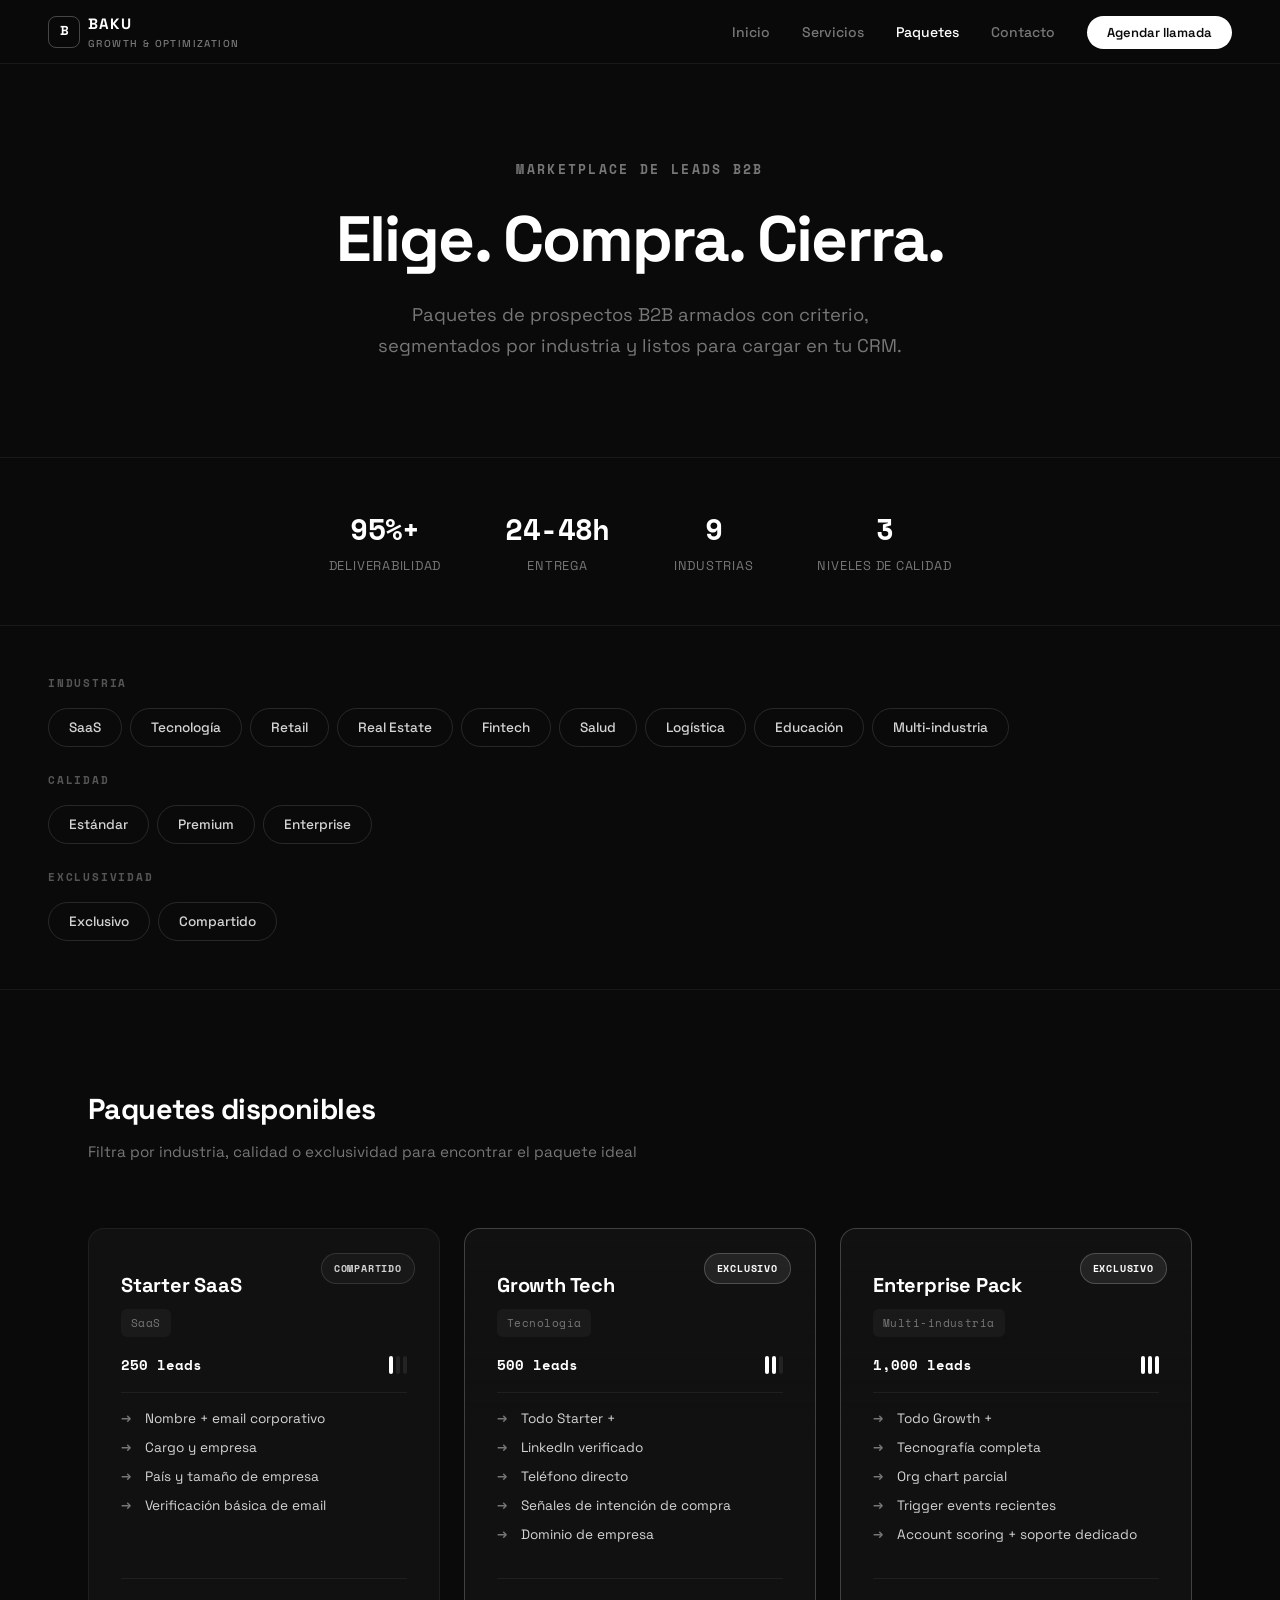
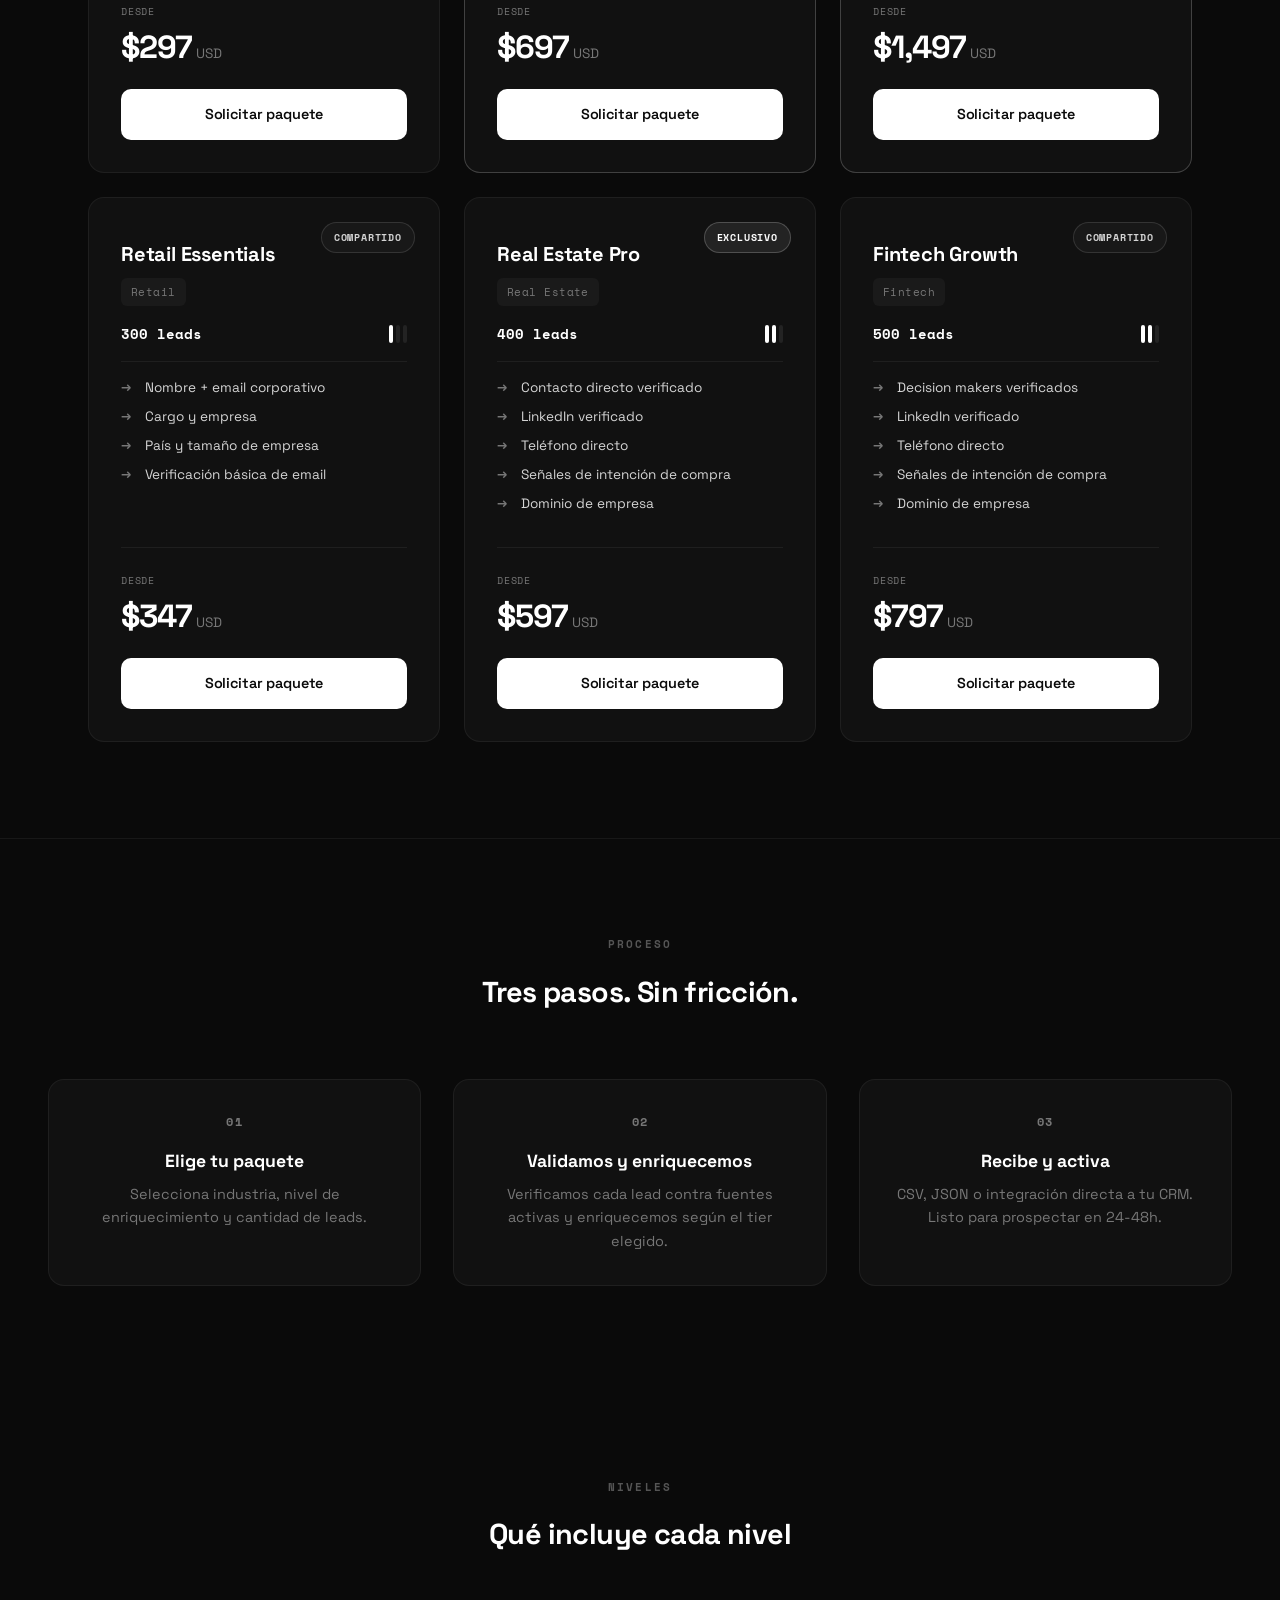
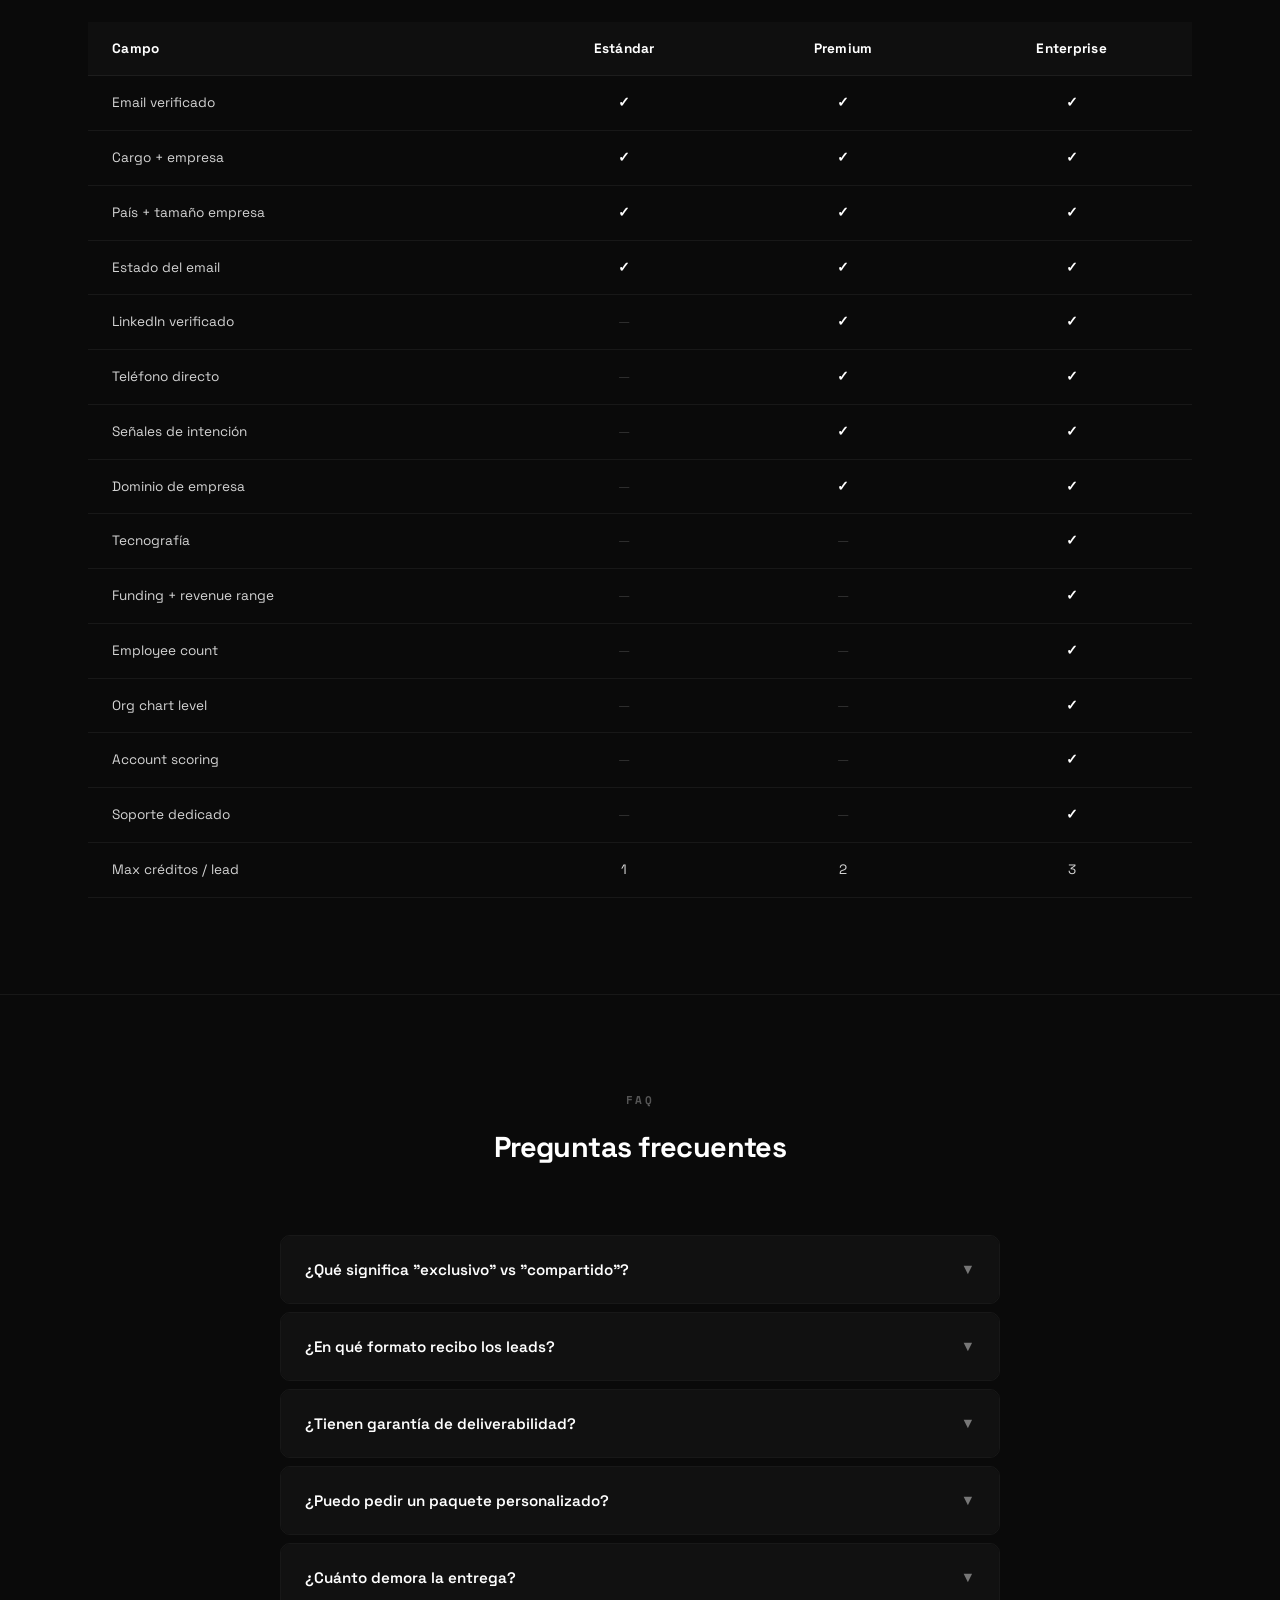
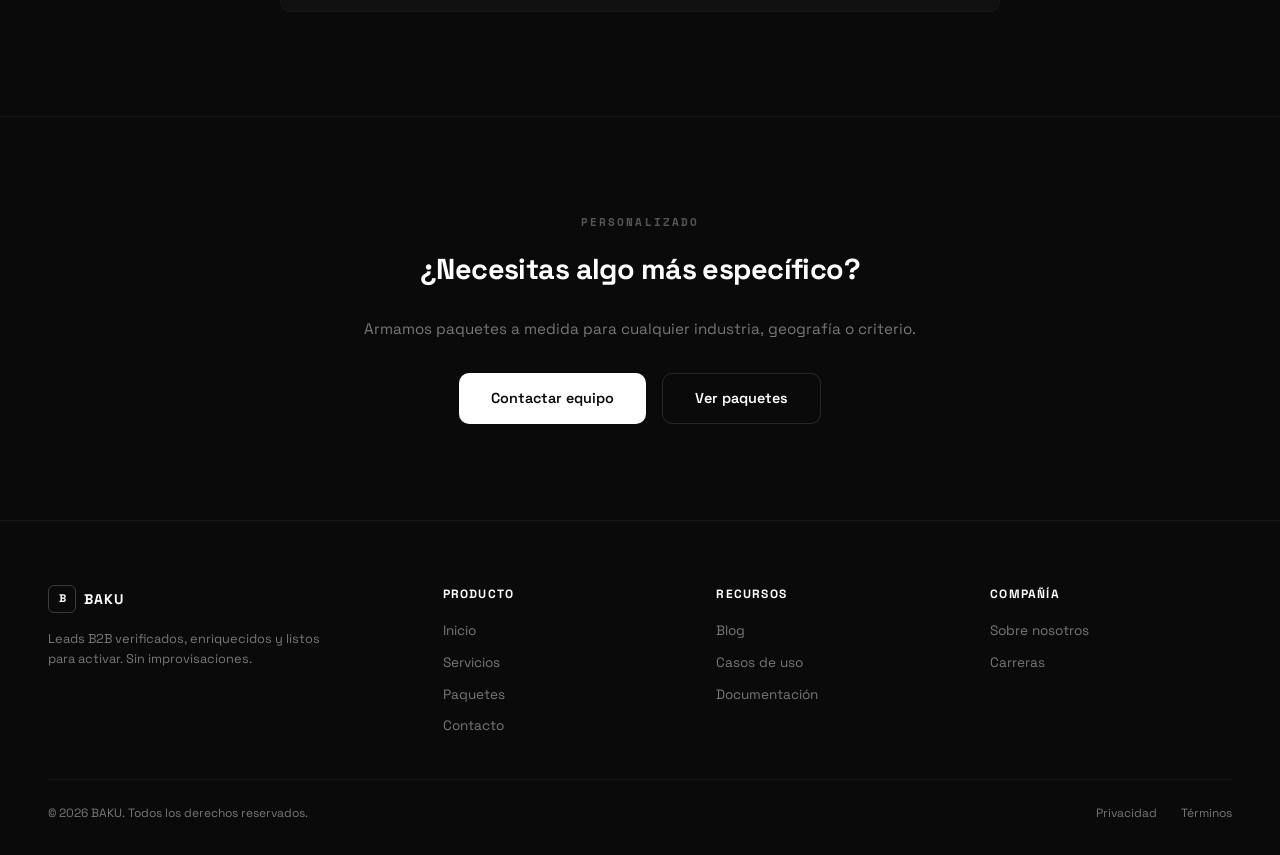
==== commit 111e868b: "Monochrome redesign + backend-aligned data attributes Remove all Butter Yellow — pure B/W/grey monoc" ====
--- a/leads.html
+++ b/leads.html
@@ -12,44 +12,34 @@
     <meta property="og:type" content="website">
     <meta property="og:url" content="https://www.agenciabaku.com/leads.html">
 
-    <!-- Fonts: Space Grotesk (brand primary) + Space Mono (data/code) -->
+    <!-- Fonts: Space Grotesk + Space Mono -->
     <link rel="preconnect" href="https://fonts.googleapis.com">
     <link rel="preconnect" href="https://fonts.gstatic.com" crossorigin>
     <link href="https://fonts.googleapis.com/css2?family=Space+Grotesk:wght@400;500;600;700&family=Space+Mono:wght@400;700&display=swap" rel="stylesheet">
 
     <style>
-        *, *::before, *::after {
-            margin: 0;
-            padding: 0;
-            box-sizing: border-box;
-        }
+        *, *::before, *::after { margin: 0; padding: 0; box-sizing: border-box; }
 
         :root {
-            /* Baku Brand Tokens — Midnight + Cream + Butter Yellow */
-            --midnight: #0a0a0a;
+            /* Monochrome palette */
+            --black: #0a0a0a;
             --surface: #111111;
             --surface-hover: #161616;
             --surface-elevated: #1a1a1a;
             --border: rgba(255,255,255,0.06);
             --border-hover: rgba(255,255,255,0.12);
-            --border-strong: rgba(255,255,255,0.18);
-            --cream: #f5f0e8;
+            --border-strong: rgba(255,255,255,0.20);
             --white: #ffffff;
             --off-white: #d4d4d4;
             --muted: #777777;
-            --butter: #F0E4A8;
-            --butter-dim: rgba(240,228,168,0.08);
-            --butter-glow: rgba(240,228,168,0.15);
-
-            /* 8px grid spacing system */
-            --sp-1: 4px;
-            --sp-2: 8px;
-            --sp-3: 16px;
-            --sp-4: 24px;
-            --sp-5: 32px;
-            --sp-6: 48px;
-            --sp-7: 64px;
-            --sp-8: 96px;
+            --dim: #555555;
+            --accent: #ffffff;
+            --accent-dim: rgba(255,255,255,0.06);
+            --accent-glow: rgba(255,255,255,0.10);
+
+            /* 8px spacing grid */
+            --sp-1: 4px; --sp-2: 8px; --sp-3: 16px; --sp-4: 24px;
+            --sp-5: 32px; --sp-6: 48px; --sp-7: 64px; --sp-8: 96px;
 
             /* Radii */
             --radius: 16px;
@@ -62,14 +52,14 @@
 
         body {
             font-family: 'Space Grotesk', sans-serif;
-            background-color: var(--midnight);
+            background-color: var(--black);
             color: var(--white);
             line-height: 1.6;
             -webkit-font-smoothing: antialiased;
             -moz-osx-font-smoothing: grayscale;
         }
 
-        /* ===== NAVIGATION ===== */
+        /* ===== NAV ===== */
         nav {
             position: fixed;
             top: 0; left: 0; right: 0;
@@ -135,56 +125,36 @@
             transition: color 0.2s;
         }
 
-        .nav-links a:hover { color: var(--cream); }
-
-        .nav-links a.active {
-            color: var(--butter);
-        }
+        .nav-links a:hover { color: var(--white); }
+        .nav-links a.active { color: var(--white); }
 
         .nav-cta {
             background: var(--white);
-            color: var(--midnight) !important;
+            color: var(--black) !important;
             padding: 8px 20px;
             border-radius: var(--radius-full);
             font-size: 13px !important;
             font-weight: 600 !important;
-            transition: all 0.2s !important;
-        }
-
-        .nav-cta:hover {
-            background-color: var(--butter) !important;
-            color: var(--midnight) !important;
-        }
+            transition: opacity 0.2s !important;
+        }
+
+        .nav-cta:hover { opacity: 0.85; }
 
         /* ===== HERO ===== */
         .hero {
             padding: 160px var(--sp-6) var(--sp-8);
             text-align: center;
             position: relative;
-            overflow: hidden;
-        }
-
-        .hero::before {
-            content: '';
-            position: absolute;
-            top: 80px;
-            left: 50%;
-            transform: translateX(-50%);
-            width: 600px;
-            height: 400px;
-            background: radial-gradient(ellipse, var(--butter-dim) 0%, transparent 70%);
-            pointer-events: none;
         }
 
         .hero-label {
             font-family: 'Space Mono', monospace;
             font-size: 0.8rem;
-            color: var(--butter);
+            color: var(--muted);
             font-weight: 700;
             letter-spacing: 0.18em;
             text-transform: uppercase;
             margin-bottom: var(--sp-4);
-            position: relative;
         }
 
         .hero-headline {
@@ -193,8 +163,7 @@
             line-height: 1.1;
             margin-bottom: var(--sp-4);
             letter-spacing: -0.03em;
-            color: var(--cream);
-            position: relative;
+            color: var(--white);
         }
 
         .hero-subtitle {
@@ -204,7 +173,6 @@
             margin: 0 auto;
             font-weight: 400;
             line-height: 1.7;
-            position: relative;
         }
 
         /* ===== STATS BAR ===== */
@@ -217,15 +185,13 @@
             border-bottom: 1px solid var(--border);
         }
 
-        .stat {
-            text-align: center;
-        }
+        .stat { text-align: center; }
 
         .stat-value {
             font-family: 'Space Mono', monospace;
             font-size: 1.8rem;
             font-weight: 700;
-            color: var(--butter);
+            color: var(--white);
             letter-spacing: -0.02em;
         }
 
@@ -248,10 +214,7 @@
             margin: 0 auto;
         }
 
-        .filter-group {
-            margin-bottom: var(--sp-4);
-        }
-
+        .filter-group { margin-bottom: var(--sp-4); }
         .filter-group:last-child { margin-bottom: 0; }
 
         .filter-label {
@@ -259,7 +222,7 @@
             font-size: 0.7rem;
             font-weight: 700;
             margin-bottom: var(--sp-3);
-            color: var(--muted);
+            color: var(--dim);
             letter-spacing: 0.16em;
             text-transform: uppercase;
             display: block;
@@ -285,15 +248,15 @@
         }
 
         .pill:hover {
-            border-color: var(--butter);
-            color: var(--butter);
-            background-color: var(--butter-dim);
+            border-color: var(--white);
+            color: var(--white);
+            background-color: var(--accent-dim);
         }
 
         .pill.active {
-            background-color: var(--butter);
-            color: var(--midnight);
-            border-color: var(--butter);
+            background-color: var(--white);
+            color: var(--black);
+            border-color: var(--white);
             font-weight: 600;
         }
 
@@ -304,16 +267,13 @@
             margin: 0 auto;
         }
 
-        .packages-header {
-            margin-bottom: var(--sp-7);
-        }
+        .packages-header { margin-bottom: var(--sp-7); }
 
         .packages-title {
             font-size: 1.8rem;
             font-weight: 700;
             margin-bottom: var(--sp-2);
             letter-spacing: -0.02em;
-            color: var(--cream);
         }
 
         .packages-subtitle {
@@ -347,12 +307,12 @@
         }
 
         .package-card.featured {
-            border-color: rgba(240,228,168,0.2);
-            background: linear-gradient(180deg, rgba(240,228,168,0.04) 0%, var(--surface) 40%);
+            border-color: var(--border-strong);
+            background: linear-gradient(180deg, rgba(255,255,255,0.03) 0%, var(--surface) 40%);
         }
 
         .package-card.featured:hover {
-            border-color: rgba(240,228,168,0.35);
+            border-color: rgba(255,255,255,0.30);
         }
 
         .package-card.hidden { display: none; }
@@ -370,14 +330,14 @@
             text-transform: uppercase;
         }
 
-        .badge-exclusivo {
-            background-color: var(--butter-dim);
-            border: 1px solid rgba(240,228,168,0.25);
-            color: var(--butter);
-        }
-
-        .badge-compartido {
-            background-color: rgba(255,255,255,0.04);
+        .badge-exclusive {
+            background-color: rgba(255,255,255,0.08);
+            border: 1px solid rgba(255,255,255,0.20);
+            color: var(--white);
+        }
+
+        .badge-shared {
+            background-color: rgba(255,255,255,0.03);
             border: 1px solid var(--border-hover);
             color: var(--off-white);
         }
@@ -417,7 +377,7 @@
         .lead-count {
             font-family: 'Space Mono', monospace;
             font-weight: 700;
-            color: var(--cream);
+            color: var(--white);
             font-size: 0.9rem;
         }
 
@@ -435,7 +395,7 @@
         }
 
         .quality-bar.active {
-            background-color: var(--butter);
+            background-color: var(--white);
         }
 
         .package-includes {
@@ -457,7 +417,7 @@
             content: "→";
             position: absolute;
             left: 0;
-            color: var(--butter);
+            color: var(--muted);
             font-weight: 700;
             font-size: 0.8rem;
         }
@@ -467,9 +427,7 @@
             padding-top: var(--sp-4);
         }
 
-        .package-price {
-            margin-bottom: var(--sp-3);
-        }
+        .package-price { margin-bottom: var(--sp-3); }
 
         .package-price-label {
             font-family: 'Space Mono', monospace;
@@ -485,7 +443,6 @@
             font-size: 2rem;
             font-weight: 700;
             letter-spacing: -0.03em;
-            color: var(--cream);
         }
 
         .package-price-unit {
@@ -498,13 +455,13 @@
             width: 100%;
             padding: 14px;
             background-color: var(--white);
-            color: var(--midnight);
+            color: var(--black);
             border: none;
             border-radius: var(--radius-sm);
             font-weight: 600;
             font-size: 0.9rem;
             cursor: pointer;
-            transition: all 0.2s ease;
+            transition: opacity 0.2s ease;
             font-family: 'Space Grotesk', sans-serif;
             text-decoration: none;
             display: block;
@@ -512,18 +469,7 @@
             letter-spacing: -0.01em;
         }
 
-        .package-cta:hover {
-            background-color: var(--butter);
-        }
-
-        .package-card.featured .package-cta {
-            background-color: var(--butter);
-            color: var(--midnight);
-        }
-
-        .package-card.featured .package-cta:hover {
-            background-color: var(--cream);
-        }
+        .package-cta:hover { opacity: 0.85; }
 
         /* ===== HOW IT WORKS ===== */
         .how-it-works {
@@ -539,7 +485,7 @@
         .section-label {
             font-family: 'Space Mono', monospace;
             font-size: 0.7rem;
-            color: var(--butter);
+            color: var(--dim);
             letter-spacing: 0.18em;
             text-transform: uppercase;
             font-weight: 700;
@@ -553,7 +499,6 @@
             margin-bottom: var(--sp-7);
             text-align: center;
             letter-spacing: -0.02em;
-            color: var(--cream);
         }
 
         .steps-grid {
@@ -571,14 +516,12 @@
             transition: border-color 0.2s;
         }
 
-        .step:hover {
-            border-color: var(--border-hover);
-        }
+        .step:hover { border-color: var(--border-hover); }
 
         .step-number {
             font-family: 'Space Mono', monospace;
             font-size: 0.75rem;
-            color: var(--butter);
+            color: var(--muted);
             font-weight: 700;
             letter-spacing: 0.12em;
             margin-bottom: var(--sp-3);
@@ -588,7 +531,6 @@
             font-size: 1.1rem;
             font-weight: 700;
             margin-bottom: var(--sp-2);
-            color: var(--cream);
         }
 
         .step-description {
@@ -618,17 +560,14 @@
         }
 
         .comparison-table th {
-            background-color: rgba(240,228,168,0.03);
+            background-color: rgba(255,255,255,0.02);
             font-weight: 700;
             font-size: 0.85rem;
-            color: var(--cream);
+            color: var(--white);
             letter-spacing: 0.02em;
         }
 
-        .comparison-table th:not(:first-child) {
-            text-align: center;
-        }
-
+        .comparison-table th:not(:first-child),
         .comparison-table td:not(:first-child) {
             text-align: center;
         }
@@ -638,22 +577,11 @@
             color: var(--off-white);
         }
 
-        .comparison-table tbody tr {
-            transition: background-color 0.15s;
-        }
-
-        .comparison-table tbody tr:hover {
-            background-color: rgba(255,255,255,0.02);
-        }
-
-        .check {
-            color: var(--butter);
-            font-weight: 700;
-        }
-
-        .dash {
-            color: rgba(255,255,255,0.15);
-        }
+        .comparison-table tbody tr { transition: background-color 0.15s; }
+        .comparison-table tbody tr:hover { background-color: rgba(255,255,255,0.02); }
+
+        .check { color: var(--white); font-weight: 700; }
+        .dash { color: rgba(255,255,255,0.15); }
 
         /* ===== FAQ ===== */
         .faq-section {
@@ -674,9 +602,7 @@
             transition: border-color 0.2s;
         }
 
-        .faq-item:hover {
-            border-color: var(--border-hover);
-        }
+        .faq-item:hover { border-color: var(--border-hover); }
 
         .faq-question {
             padding: var(--sp-4);
@@ -691,13 +617,11 @@
             width: 100%;
             text-align: left;
             font-family: 'Space Grotesk', sans-serif;
-            color: var(--cream);
+            color: var(--white);
             font-size: 0.95rem;
         }
 
-        .faq-question:hover {
-            background-color: var(--surface-hover);
-        }
+        .faq-question:hover { background-color: var(--surface-hover); }
 
         .faq-toggle {
             font-size: 0.9rem;
@@ -727,31 +651,16 @@
             padding: var(--sp-8) var(--sp-6);
             text-align: center;
             border-top: 1px solid var(--border);
-            position: relative;
-            overflow: hidden;
-        }
-
-        .cta-banner::before {
-            content: '';
-            position: absolute;
-            bottom: 0;
-            left: 50%;
-            transform: translateX(-50%);
-            width: 500px;
-            height: 300px;
-            background: radial-gradient(ellipse, var(--butter-dim) 0%, transparent 70%);
-            pointer-events: none;
         }
 
         .cta-banner-label {
             font-family: 'Space Mono', monospace;
             font-size: 0.7rem;
-            color: var(--butter);
+            color: var(--dim);
             letter-spacing: 0.18em;
             text-transform: uppercase;
             font-weight: 700;
             margin-bottom: var(--sp-3);
-            position: relative;
         }
 
         .cta-banner-headline {
@@ -759,15 +668,12 @@
             font-weight: 700;
             margin-bottom: var(--sp-4);
             letter-spacing: -0.02em;
-            color: var(--cream);
-            position: relative;
         }
 
         .cta-banner-sub {
             color: var(--muted);
             font-size: 0.95rem;
             margin-bottom: var(--sp-5);
-            position: relative;
         }
 
         .cta-banner-buttons {
@@ -775,7 +681,6 @@
             gap: var(--sp-3);
             justify-content: center;
             flex-wrap: wrap;
-            position: relative;
         }
 
         .btn {
@@ -792,24 +697,21 @@
         }
 
         .btn-primary {
-            background-color: var(--butter);
-            color: var(--midnight);
-        }
-
-        .btn-primary:hover {
-            background-color: var(--cream);
-        }
+            background-color: var(--white);
+            color: var(--black);
+        }
+
+        .btn-primary:hover { opacity: 0.85; }
 
         .btn-secondary {
             background-color: transparent;
-            color: var(--cream);
+            color: var(--white);
             border: 1px solid var(--border-hover);
         }
 
         .btn-secondary:hover {
-            border-color: var(--butter);
-            color: var(--butter);
-            background-color: var(--butter-dim);
+            border-color: var(--white);
+            background-color: var(--accent-dim);
         }
 
         /* ===== FOOTER ===== */
@@ -868,7 +770,6 @@
             margin-bottom: var(--sp-3);
             letter-spacing: 0.1em;
             text-transform: uppercase;
-            color: var(--cream);
         }
 
         .footer-column ul { list-style: none; }
@@ -882,7 +783,7 @@
             transition: color 0.2s;
         }
 
-        .footer-column a:hover { color: var(--butter); }
+        .footer-column a:hover { color: var(--white); }
 
         .footer-divider {
             border-top: 1px solid var(--border);
@@ -905,104 +806,44 @@
             transition: color 0.2s;
         }
 
-        .footer-legal a:hover { color: var(--cream); }
+        .footer-legal a:hover { color: var(--white); }
 
         /* ===== RESPONSIVE ===== */
         @media (max-width: 1024px) {
-            .packages-grid {
-                grid-template-columns: repeat(2, 1fr);
-            }
+            .packages-grid { grid-template-columns: repeat(2, 1fr); }
         }
 
         @media (max-width: 768px) {
-            nav {
-                padding: 0 var(--sp-4);
-            }
-
-            .hero {
-                padding: 130px var(--sp-4) var(--sp-7);
-            }
-
+            nav { padding: 0 var(--sp-4); }
+            .hero { padding: 130px var(--sp-4) var(--sp-7); }
             .hero-headline { font-size: 2rem; }
-
-            .stats-bar {
-                gap: var(--sp-5);
-                padding: var(--sp-5) var(--sp-4);
-            }
-
+            .stats-bar { gap: var(--sp-5); padding: var(--sp-5) var(--sp-4); }
             .stat-value { font-size: 1.4rem; }
-
-            .nav-links {
-                gap: var(--sp-3);
-            }
-
+            .nav-links { gap: var(--sp-3); }
             .nav-tagline { display: none; }
-
-            .packages-grid {
-                grid-template-columns: 1fr;
-            }
-
-            .packages-section,
-            .comparison-section {
-                padding: var(--sp-7) var(--sp-4);
-            }
-
-            .steps-grid {
-                grid-template-columns: 1fr;
-            }
-
-            .footer-content {
-                grid-template-columns: 1fr 1fr;
-            }
-
-            .filter-section {
-                padding: var(--sp-5) var(--sp-4);
-            }
-
-            .cta-banner-buttons {
-                flex-direction: column;
-                align-items: center;
-            }
-
+            .packages-grid { grid-template-columns: 1fr; }
+            .packages-section, .comparison-section { padding: var(--sp-7) var(--sp-4); }
+            .steps-grid { grid-template-columns: 1fr; }
+            .footer-content { grid-template-columns: 1fr 1fr; }
+            .filter-section { padding: var(--sp-5) var(--sp-4); }
+            .cta-banner-buttons { flex-direction: column; align-items: center; }
             .btn { width: 100%; max-width: 320px; text-align: center; }
         }
 
         @media (max-width: 480px) {
-            nav {
-                height: auto;
-                flex-direction: column;
-                gap: var(--sp-2);
-                padding: var(--sp-2) var(--sp-3);
-            }
-
-            .nav-links {
-                flex-wrap: wrap;
-                justify-content: center;
-                gap: var(--sp-2);
-            }
-
+            nav { height: auto; flex-direction: column; gap: var(--sp-2); padding: var(--sp-2) var(--sp-3); }
+            .nav-links { flex-wrap: wrap; justify-content: center; gap: var(--sp-2); }
             .hero-headline { font-size: 1.7rem; }
-
-            .stats-bar {
-                flex-wrap: wrap;
-                gap: var(--sp-4);
-            }
-
+            .stats-bar { flex-wrap: wrap; gap: var(--sp-4); }
             .stat { flex: 1 1 40%; }
-
             .footer-content { grid-template-columns: 1fr; }
             .footer-divider { flex-direction: column; gap: var(--sp-2); text-align: center; }
-
-            .comparison-table th,
-            .comparison-table td {
-                padding: var(--sp-2) var(--sp-2);
-                font-size: 0.75rem;
-            }
+            .comparison-table th, .comparison-table td { padding: var(--sp-2); font-size: 0.75rem; }
         }
     </style>
 </head>
 <body>
-    <!-- Navigation -->
+    <!-- Nav -->
     <nav>
         <a href="/" class="nav-logo">
             <div class="nav-logo-mark">B</div>
@@ -1027,7 +868,7 @@
         <p class="hero-subtitle">Paquetes de prospectos B2B armados con criterio, segmentados por industria y listos para cargar en tu CRM.</p>
     </section>
 
-    <!-- Stats Bar -->
+    <!-- Stats -->
     <section class="stats-bar">
         <div class="stat">
             <div class="stat-value">95%+</div>
@@ -1047,54 +888,58 @@
         </div>
     </section>
 
-    <!-- Filter Section -->
+    <!-- Filters -->
     <section class="filter-section">
         <div class="filter-container">
             <div class="filter-group">
                 <label class="filter-label">Industria</label>
                 <div class="filter-pills">
-                    <button class="pill" data-filter="industria" data-value="SaaS">SaaS</button>
-                    <button class="pill" data-filter="industria" data-value="Tecnología">Tecnología</button>
-                    <button class="pill" data-filter="industria" data-value="Retail">Retail</button>
-                    <button class="pill" data-filter="industria" data-value="Real Estate">Real Estate</button>
-                    <button class="pill" data-filter="industria" data-value="Fintech">Fintech</button>
-                    <button class="pill" data-filter="industria" data-value="Salud">Salud</button>
-                    <button class="pill" data-filter="industria" data-value="Logística">Logística</button>
-                    <button class="pill" data-filter="industria" data-value="Educación">Educación</button>
-                    <button class="pill" data-filter="industria" data-value="Multi-industria">Multi-industria</button>
-                </div>
-            </div>
-
+                    <button class="pill" data-filter="industry" data-value="saas">SaaS</button>
+                    <button class="pill" data-filter="industry" data-value="technology">Tecnología</button>
+                    <button class="pill" data-filter="industry" data-value="retail">Retail</button>
+                    <button class="pill" data-filter="industry" data-value="real_estate">Real Estate</button>
+                    <button class="pill" data-filter="industry" data-value="fintech">Fintech</button>
+                    <button class="pill" data-filter="industry" data-value="healthcare">Salud</button>
+                    <button class="pill" data-filter="industry" data-value="logistics">Logística</button>
+                    <button class="pill" data-filter="industry" data-value="education">Educación</button>
+                    <button class="pill" data-filter="industry" data-value="multi">Multi-industria</button>
+                </div>
+            </div>
             <div class="filter-group">
                 <label class="filter-label">Calidad</label>
                 <div class="filter-pills">
-                    <button class="pill" data-filter="calidad" data-value="Estándar">Estándar</button>
-                    <button class="pill" data-filter="calidad" data-value="Premium">Premium</button>
-                    <button class="pill" data-filter="calidad" data-value="Enterprise">Enterprise</button>
-                </div>
-            </div>
-
+                    <button class="pill" data-filter="tier" data-value="standard">Estándar</button>
+                    <button class="pill" data-filter="tier" data-value="premium">Premium</button>
+                    <button class="pill" data-filter="tier" data-value="enterprise">Enterprise</button>
+                </div>
+            </div>
             <div class="filter-group">
                 <label class="filter-label">Exclusividad</label>
                 <div class="filter-pills">
-                    <button class="pill" data-filter="tipo" data-value="Exclusivo">Exclusivo</button>
-                    <button class="pill" data-filter="tipo" data-value="Compartido">Compartido</button>
+                    <button class="pill" data-filter="exclusivity" data-value="exclusive">Exclusivo</button>
+                    <button class="pill" data-filter="exclusivity" data-value="shared">Compartido</button>
                 </div>
             </div>
         </div>
     </section>
 
-    <!-- Packages Grid -->
+    <!-- Packages -->
     <section class="packages-section">
         <div class="packages-header">
             <h2 class="packages-title">Paquetes disponibles</h2>
             <p class="packages-subtitle">Filtra por industria, calidad o exclusividad para encontrar el paquete ideal</p>
         </div>
 
-        <div class="packages-grid">
-            <!-- Starter SaaS — Standard / Shared / 250 leads / $297 -->
-            <div class="package-card" data-industria="SaaS" data-calidad="Estándar" data-tipo="Compartido">
-                <div class="package-badge badge-compartido">Compartido</div>
+        <div class="packages-grid" id="packages-grid">
+            <!-- starter_saas: standard / shared / 250 / $297 -->
+            <div class="package-card"
+                 data-package="starter_saas"
+                 data-industry="saas"
+                 data-tier="standard"
+                 data-exclusivity="shared"
+                 data-leads="250"
+                 data-price="297">
+                <div class="package-badge badge-shared">Compartido</div>
                 <div class="package-header">
                     <h3 class="package-name">Starter SaaS</h3>
                     <span class="package-industry">SaaS</span>
@@ -1123,9 +968,15 @@
                 </div>
             </div>
 
-            <!-- Growth Tech — Premium / Exclusive / 500 leads / $697 -->
-            <div class="package-card featured" data-industria="Tecnología" data-calidad="Premium" data-tipo="Exclusivo">
-                <div class="package-badge badge-exclusivo">Exclusivo</div>
+            <!-- growth_tech: premium / exclusive / 500 / $697 -->
+            <div class="package-card featured"
+                 data-package="growth_tech"
+                 data-industry="technology"
+                 data-tier="premium"
+                 data-exclusivity="exclusive"
+                 data-leads="500"
+                 data-price="697">
+                <div class="package-badge badge-exclusive">Exclusivo</div>
                 <div class="package-header">
                     <h3 class="package-name">Growth Tech</h3>
                     <span class="package-industry">Tecnología</span>
@@ -1155,9 +1006,15 @@
                 </div>
             </div>
 
-            <!-- Enterprise Pack — Enterprise / Exclusive / 1000 leads / $1,497 -->
-            <div class="package-card featured" data-industria="Multi-industria" data-calidad="Enterprise" data-tipo="Exclusivo">
-                <div class="package-badge badge-exclusivo">Exclusivo</div>
+            <!-- enterprise_pack: enterprise / exclusive / 1000 / $1497 -->
+            <div class="package-card featured"
+                 data-package="enterprise_pack"
+                 data-industry="multi"
+                 data-tier="enterprise"
+                 data-exclusivity="exclusive"
+                 data-leads="1000"
+                 data-price="1497">
+                <div class="package-badge badge-exclusive">Exclusivo</div>
                 <div class="package-header">
                     <h3 class="package-name">Enterprise Pack</h3>
                     <span class="package-industry">Multi-industria</span>
@@ -1187,9 +1044,15 @@
                 </div>
             </div>
 
-            <!-- Retail Essentials — Standard / Shared / 300 leads / $347 -->
-            <div class="package-card" data-industria="Retail" data-calidad="Estándar" data-tipo="Compartido">
-                <div class="package-badge badge-compartido">Compartido</div>
+            <!-- retail_essentials: standard / shared / 300 / $347 -->
+            <div class="package-card"
+                 data-package="retail_essentials"
+                 data-industry="retail"
+                 data-tier="standard"
+                 data-exclusivity="shared"
+                 data-leads="300"
+                 data-price="347">
+                <div class="package-badge badge-shared">Compartido</div>
                 <div class="package-header">
                     <h3 class="package-name">Retail Essentials</h3>
                     <span class="package-industry">Retail</span>
@@ -1218,9 +1081,15 @@
                 </div>
             </div>
 
-            <!-- Real Estate Pro — Premium / Exclusive / 400 leads / $597 -->
-            <div class="package-card" data-industria="Real Estate" data-calidad="Premium" data-tipo="Exclusivo">
-                <div class="package-badge badge-exclusivo">Exclusivo</div>
+            <!-- real_estate_pro: premium / exclusive / 400 / $597 -->
+            <div class="package-card"
+                 data-package="real_estate_pro"
+                 data-industry="real_estate"
+                 data-tier="premium"
+                 data-exclusivity="exclusive"
+                 data-leads="400"
+                 data-price="597">
+                <div class="package-badge badge-exclusive">Exclusivo</div>
                 <div class="package-header">
                     <h3 class="package-name">Real Estate Pro</h3>
                     <span class="package-industry">Real Estate</span>
@@ -1250,9 +1119,15 @@
                 </div>
             </div>
 
-            <!-- Fintech Growth — Premium / SHARED / 500 leads / $797 -->
-            <div class="package-card" data-industria="Fintech" data-calidad="Premium" data-tipo="Compartido">
-                <div class="package-badge badge-compartido">Compartido</div>
+            <!-- fintech_growth: premium / shared / 500 / $797 -->
+            <div class="package-card"
+                 data-package="fintech_growth"
+                 data-industry="fintech"
+                 data-tier="premium"
+                 data-exclusivity="shared"
+                 data-leads="500"
+                 data-price="797">
+                <div class="package-badge badge-shared">Compartido</div>
                 <div class="package-header">
                     <h3 class="package-name">Fintech Growth</h3>
                     <span class="package-industry">Fintech</span>
@@ -1282,6 +1157,12 @@
                 </div>
             </div>
         </div>
+
+        <!-- No results message -->
+        <div id="no-results" style="display:none; text-align:center; padding:var(--sp-7) 0; color:var(--muted);">
+            <p style="font-size:1.1rem; margin-bottom:var(--sp-2);">No hay paquetes con esa combinación de filtros.</p>
+            <button onclick="clearFilters()" style="background:none; border:1px solid var(--border-hover); color:var(--white); padding:10px 24px; border-radius:var(--radius-full); cursor:pointer; font-family:'Space Grotesk',sans-serif; font-size:0.85rem; font-weight:600; transition:all 0.2s;">Limpiar filtros</button>
+        </div>
     </section>
 
     <!-- How it Works -->
@@ -1303,7 +1184,7 @@
                 <div class="step">
                     <div class="step-number">03</div>
                     <h3 class="step-title">Recibe y activa</h3>
-                    <p class="step-description">CSV o integración directa a tu CRM. Listo para prospectar en 24-48h.</p>
+                    <p class="step-description">CSV, JSON o integración directa a tu CRM. Listo para prospectar en 24-48h.</p>
                 </div>
             </div>
         </div>
@@ -1323,83 +1204,26 @@
                 </tr>
             </thead>
             <tbody>
-                <tr>
-                    <td>Email verificado</td>
-                    <td><span class="check">&#10003;</span></td>
-                    <td><span class="check">&#10003;</span></td>
-                    <td><span class="check">&#10003;</span></td>
-                </tr>
-                <tr>
-                    <td>Cargo + empresa</td>
-                    <td><span class="check">&#10003;</span></td>
-                    <td><span class="check">&#10003;</span></td>
-                    <td><span class="check">&#10003;</span></td>
-                </tr>
-                <tr>
-                    <td>País + tamaño empresa</td>
-                    <td><span class="check">&#10003;</span></td>
-                    <td><span class="check">&#10003;</span></td>
-                    <td><span class="check">&#10003;</span></td>
-                </tr>
-                <tr>
-                    <td>LinkedIn verificado</td>
-                    <td><span class="dash">&mdash;</span></td>
-                    <td><span class="check">&#10003;</span></td>
-                    <td><span class="check">&#10003;</span></td>
-                </tr>
-                <tr>
-                    <td>Teléfono directo</td>
-                    <td><span class="dash">&mdash;</span></td>
-                    <td><span class="check">&#10003;</span></td>
-                    <td><span class="check">&#10003;</span></td>
-                </tr>
-                <tr>
-                    <td>Señales de intención</td>
-                    <td><span class="dash">&mdash;</span></td>
-                    <td><span class="check">&#10003;</span></td>
-                    <td><span class="check">&#10003;</span></td>
-                </tr>
-                <tr>
-                    <td>Dominio de empresa</td>
-                    <td><span class="dash">&mdash;</span></td>
-                    <td><span class="check">&#10003;</span></td>
-                    <td><span class="check">&#10003;</span></td>
-                </tr>
-                <tr>
-                    <td>Tecnografía</td>
-                    <td><span class="dash">&mdash;</span></td>
-                    <td><span class="dash">&mdash;</span></td>
-                    <td><span class="check">&#10003;</span></td>
-                </tr>
-                <tr>
-                    <td>Funding + revenue range</td>
-                    <td><span class="dash">&mdash;</span></td>
-                    <td><span class="dash">&mdash;</span></td>
-                    <td><span class="check">&#10003;</span></td>
-                </tr>
-                <tr>
-                    <td>Org chart level</td>
-                    <td><span class="dash">&mdash;</span></td>
-                    <td><span class="dash">&mdash;</span></td>
-                    <td><span class="check">&#10003;</span></td>
-                </tr>
-                <tr>
-                    <td>Account scoring</td>
-                    <td><span class="dash">&mdash;</span></td>
-                    <td><span class="dash">&mdash;</span></td>
-                    <td><span class="check">&#10003;</span></td>
-                </tr>
-                <tr>
-                    <td>Soporte dedicado</td>
-                    <td><span class="dash">&mdash;</span></td>
-                    <td><span class="dash">&mdash;</span></td>
-                    <td><span class="check">&#10003;</span></td>
-                </tr>
+                <tr><td>Email verificado</td><td><span class="check">&#10003;</span></td><td><span class="check">&#10003;</span></td><td><span class="check">&#10003;</span></td></tr>
+                <tr><td>Cargo + empresa</td><td><span class="check">&#10003;</span></td><td><span class="check">&#10003;</span></td><td><span class="check">&#10003;</span></td></tr>
+                <tr><td>País + tamaño empresa</td><td><span class="check">&#10003;</span></td><td><span class="check">&#10003;</span></td><td><span class="check">&#10003;</span></td></tr>
+                <tr><td>Estado del email</td><td><span class="check">&#10003;</span></td><td><span class="check">&#10003;</span></td><td><span class="check">&#10003;</span></td></tr>
+                <tr><td>LinkedIn verificado</td><td><span class="dash">&mdash;</span></td><td><span class="check">&#10003;</span></td><td><span class="check">&#10003;</span></td></tr>
+                <tr><td>Teléfono directo</td><td><span class="dash">&mdash;</span></td><td><span class="check">&#10003;</span></td><td><span class="check">&#10003;</span></td></tr>
+                <tr><td>Señales de intención</td><td><span class="dash">&mdash;</span></td><td><span class="check">&#10003;</span></td><td><span class="check">&#10003;</span></td></tr>
+                <tr><td>Dominio de empresa</td><td><span class="dash">&mdash;</span></td><td><span class="check">&#10003;</span></td><td><span class="check">&#10003;</span></td></tr>
+                <tr><td>Tecnografía</td><td><span class="dash">&mdash;</span></td><td><span class="dash">&mdash;</span></td><td><span class="check">&#10003;</span></td></tr>
+                <tr><td>Funding + revenue range</td><td><span class="dash">&mdash;</span></td><td><span class="dash">&mdash;</span></td><td><span class="check">&#10003;</span></td></tr>
+                <tr><td>Employee count</td><td><span class="dash">&mdash;</span></td><td><span class="dash">&mdash;</span></td><td><span class="check">&#10003;</span></td></tr>
+                <tr><td>Org chart level</td><td><span class="dash">&mdash;</span></td><td><span class="dash">&mdash;</span></td><td><span class="check">&#10003;</span></td></tr>
+                <tr><td>Account scoring</td><td><span class="dash">&mdash;</span></td><td><span class="dash">&mdash;</span></td><td><span class="check">&#10003;</span></td></tr>
+                <tr><td>Soporte dedicado</td><td><span class="dash">&mdash;</span></td><td><span class="dash">&mdash;</span></td><td><span class="check">&#10003;</span></td></tr>
+                <tr><td>Max créditos / lead</td><td>1</td><td>2</td><td>3</td></tr>
             </tbody>
         </table>
     </section>
 
-    <!-- FAQ Section -->
+    <!-- FAQ -->
     <section class="faq-section">
         <div class="faq-container">
             <div class="section-label">FAQ</div>
@@ -1412,7 +1236,7 @@
                 </button>
                 <div class="faq-answer">
                     <div class="faq-answer-content">
-                        Los leads exclusivos se entregan a un solo cliente. Los compartidos pueden venderse hasta a 3 clientes, pero siempre con segmentación para minimizar solapamientos. Si necesitas cobertura total de tu mercado, elige exclusivo.
+                        Los leads exclusivos se entregan a un solo cliente (max_resells: 1). Los compartidos pueden venderse hasta a 3 clientes, pero siempre con segmentación para minimizar solapamientos. Si necesitas cobertura total de tu mercado, elige exclusivo.
                     </div>
                 </div>
             </div>
@@ -1424,7 +1248,7 @@
                 </button>
                 <div class="faq-answer">
                     <div class="faq-answer-content">
-                        CSV, Excel, JSON o integración directa a tu CRM (Salesforce, HubSpot, Pipedrive). Todos los archivos con campos estandarizados y verificados.
+                        CSV, JSON o integración directa a tu CRM (Salesforce, HubSpot, Pipedrive). Todos los archivos con campos estandarizados y verificados. Los campos incluidos dependen del tier elegido.
                     </div>
                 </div>
             </div>
@@ -1474,7 +1298,7 @@
         <p class="cta-banner-sub">Armamos paquetes a medida para cualquier industria, geografía o criterio.</p>
         <div class="cta-banner-buttons">
             <a href="/#contacto" class="btn btn-primary">Contactar equipo</a>
-            <button class="btn btn-secondary" onclick="document.querySelector('.packages-section').scrollIntoView({behavior: 'smooth'})">Ver paquetes</button>
+            <button class="btn btn-secondary" onclick="document.querySelector('.packages-section').scrollIntoView({behavior:'smooth'})">Ver paquetes</button>
         </div>
     </section>
 
@@ -1525,20 +1349,31 @@
     </footer>
 
     <script>
-        // Filter functionality
-        const filterPills = document.querySelectorAll('.pill');
-        const packageCards = document.querySelectorAll('.package-card');
-
-        let activeFilters = {
-            industria: [],
-            calidad: [],
-            tipo: []
+        /**
+         * BAKU Leads Marketplace — Filter Engine
+         * data-attributes match backend keys in packages.json:
+         *   data-package  = package key (starter_saas, growth_tech, etc.)
+         *   data-industry = industry key (saas, technology, fintech, etc.)
+         *   data-tier     = tier key (standard, premium, enterprise)
+         *   data-exclusivity = exclusivity key (shared, exclusive)
+         *   data-leads    = lead count (number)
+         *   data-price    = price USD (number)
+         */
+
+        const pills = document.querySelectorAll('.pill');
+        const cards = document.querySelectorAll('.package-card');
+        const noResults = document.getElementById('no-results');
+
+        const activeFilters = {
+            industry: [],
+            tier: [],
+            exclusivity: []
         };
 
-        filterPills.forEach(pill => {
+        pills.forEach(pill => {
             pill.addEventListener('click', function() {
-                const filterType = this.getAttribute('data-filter');
-                const filterValue = this.getAttribute('data-value');
+                const filterType = this.dataset.filter;
+                const filterValue = this.dataset.value;
 
                 if (this.classList.contains('active')) {
                     this.classList.remove('active');
@@ -1555,27 +1390,30 @@
         function filterPackages() {
             let visibleCount = 0;
 
-            packageCards.forEach(card => {
+            cards.forEach(card => {
                 let show = true;
 
-                if (activeFilters.industria.length > 0) {
-                    const cardIndustria = card.getAttribute('data-industria');
-                    if (!activeFilters.industria.includes(cardIndustria)) show = false;
-                }
-
-                if (activeFilters.calidad.length > 0) {
-                    const cardCalidad = card.getAttribute('data-calidad');
-                    if (!activeFilters.calidad.includes(cardCalidad)) show = false;
-                }
-
-                if (activeFilters.tipo.length > 0) {
-                    const cardTipo = card.getAttribute('data-tipo');
-                    if (!activeFilters.tipo.includes(cardTipo)) show = false;
+                for (const [key, values] of Object.entries(activeFilters)) {
+                    if (values.length > 0) {
+                        const cardValue = card.dataset[key];
+                        if (!values.includes(cardValue)) {
+                            show = false;
+                            break;
+                        }
+                    }
                 }
 
                 card.classList.toggle('hidden', !show);
                 if (show) visibleCount++;
             });
+
+            noResults.style.display = visibleCount === 0 ? 'block' : 'none';
+        }
+
+        function clearFilters() {
+            pills.forEach(p => p.classList.remove('active'));
+            Object.keys(activeFilters).forEach(k => activeFilters[k] = []);
+            filterPackages();
         }
 
         // FAQ accordion
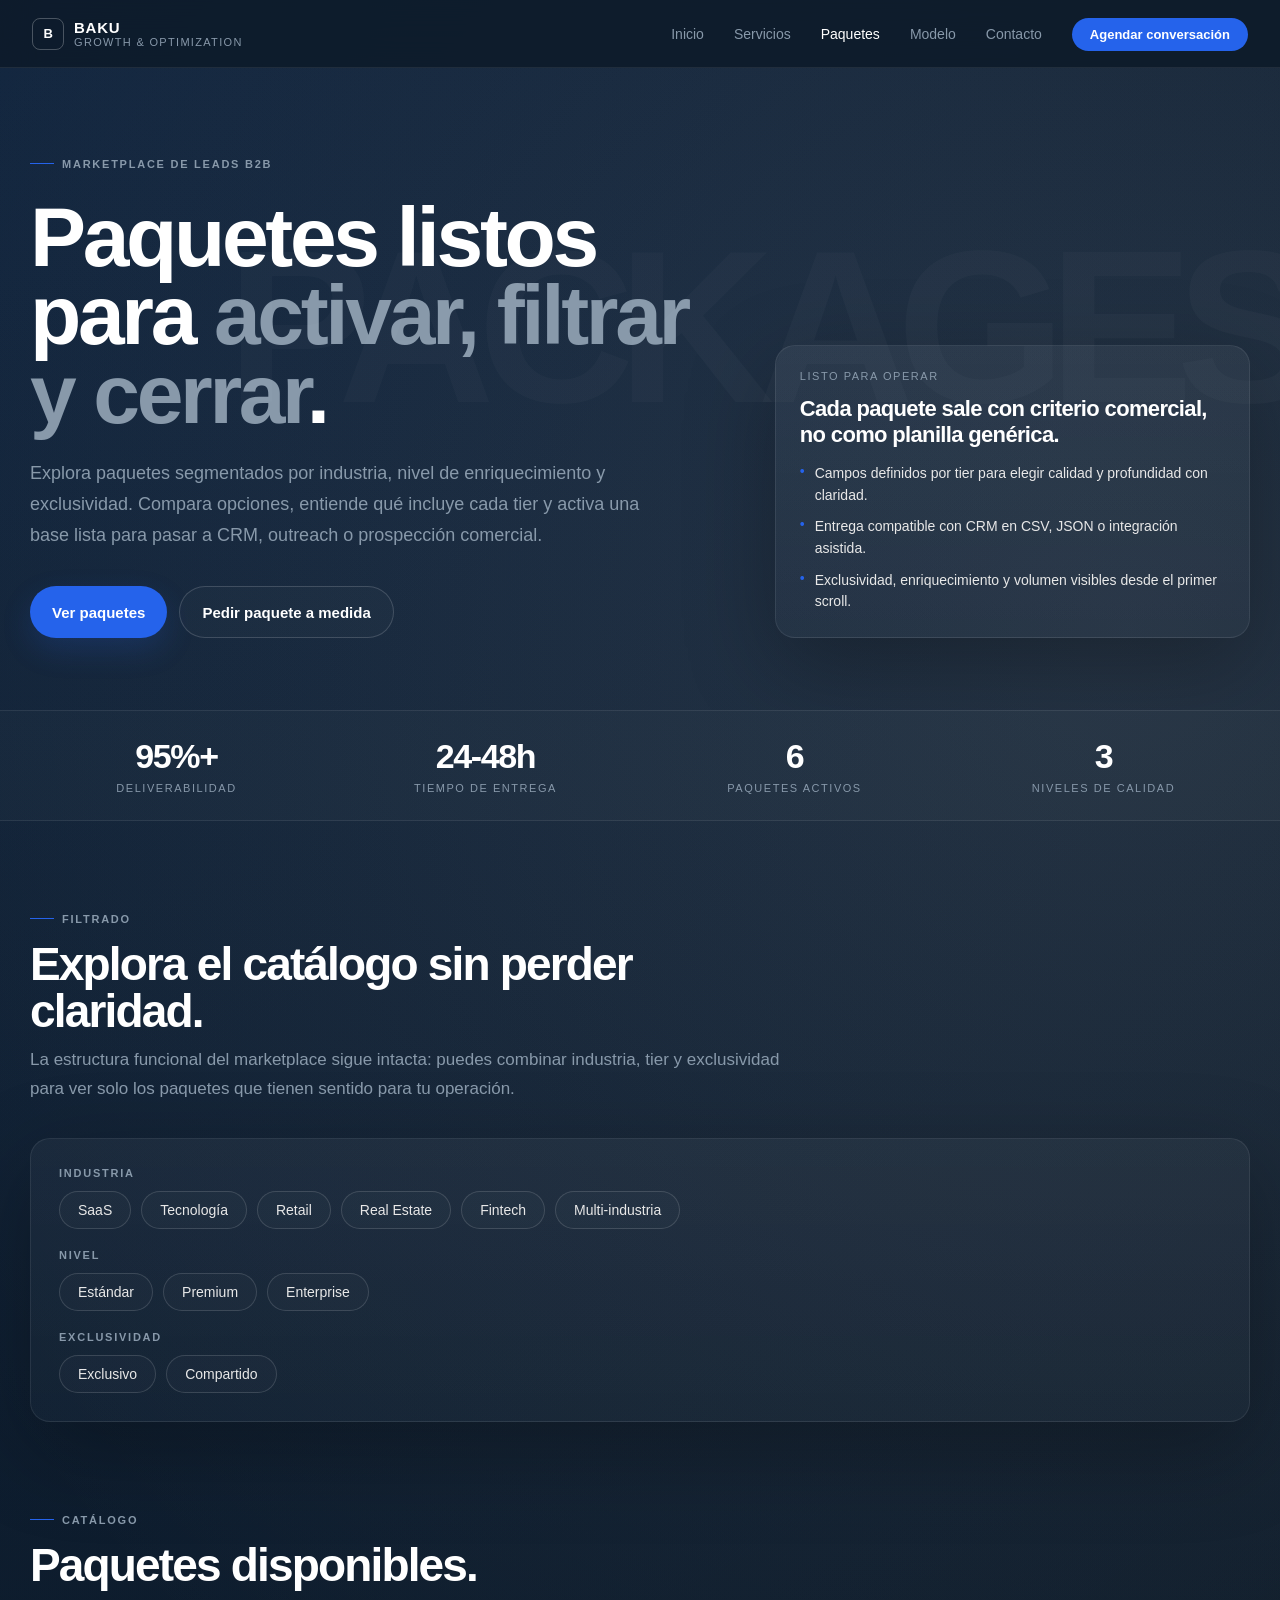
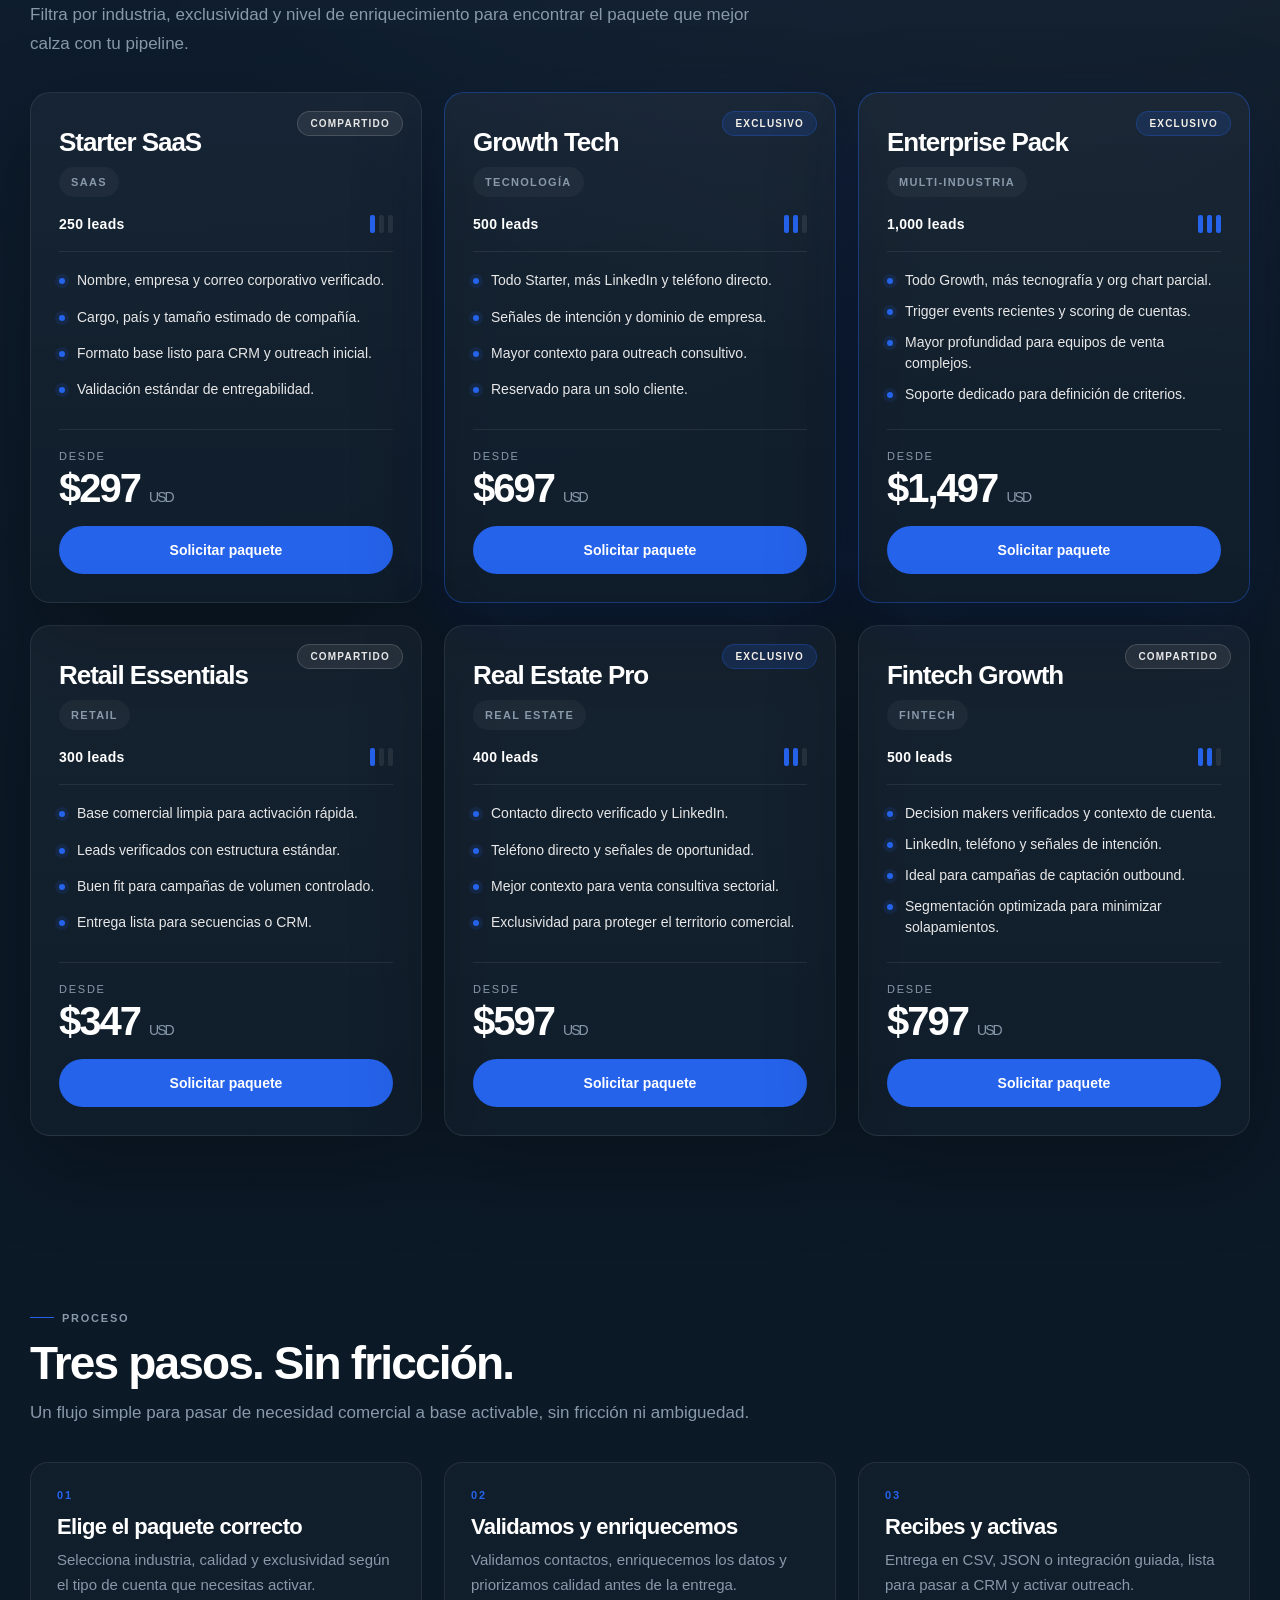
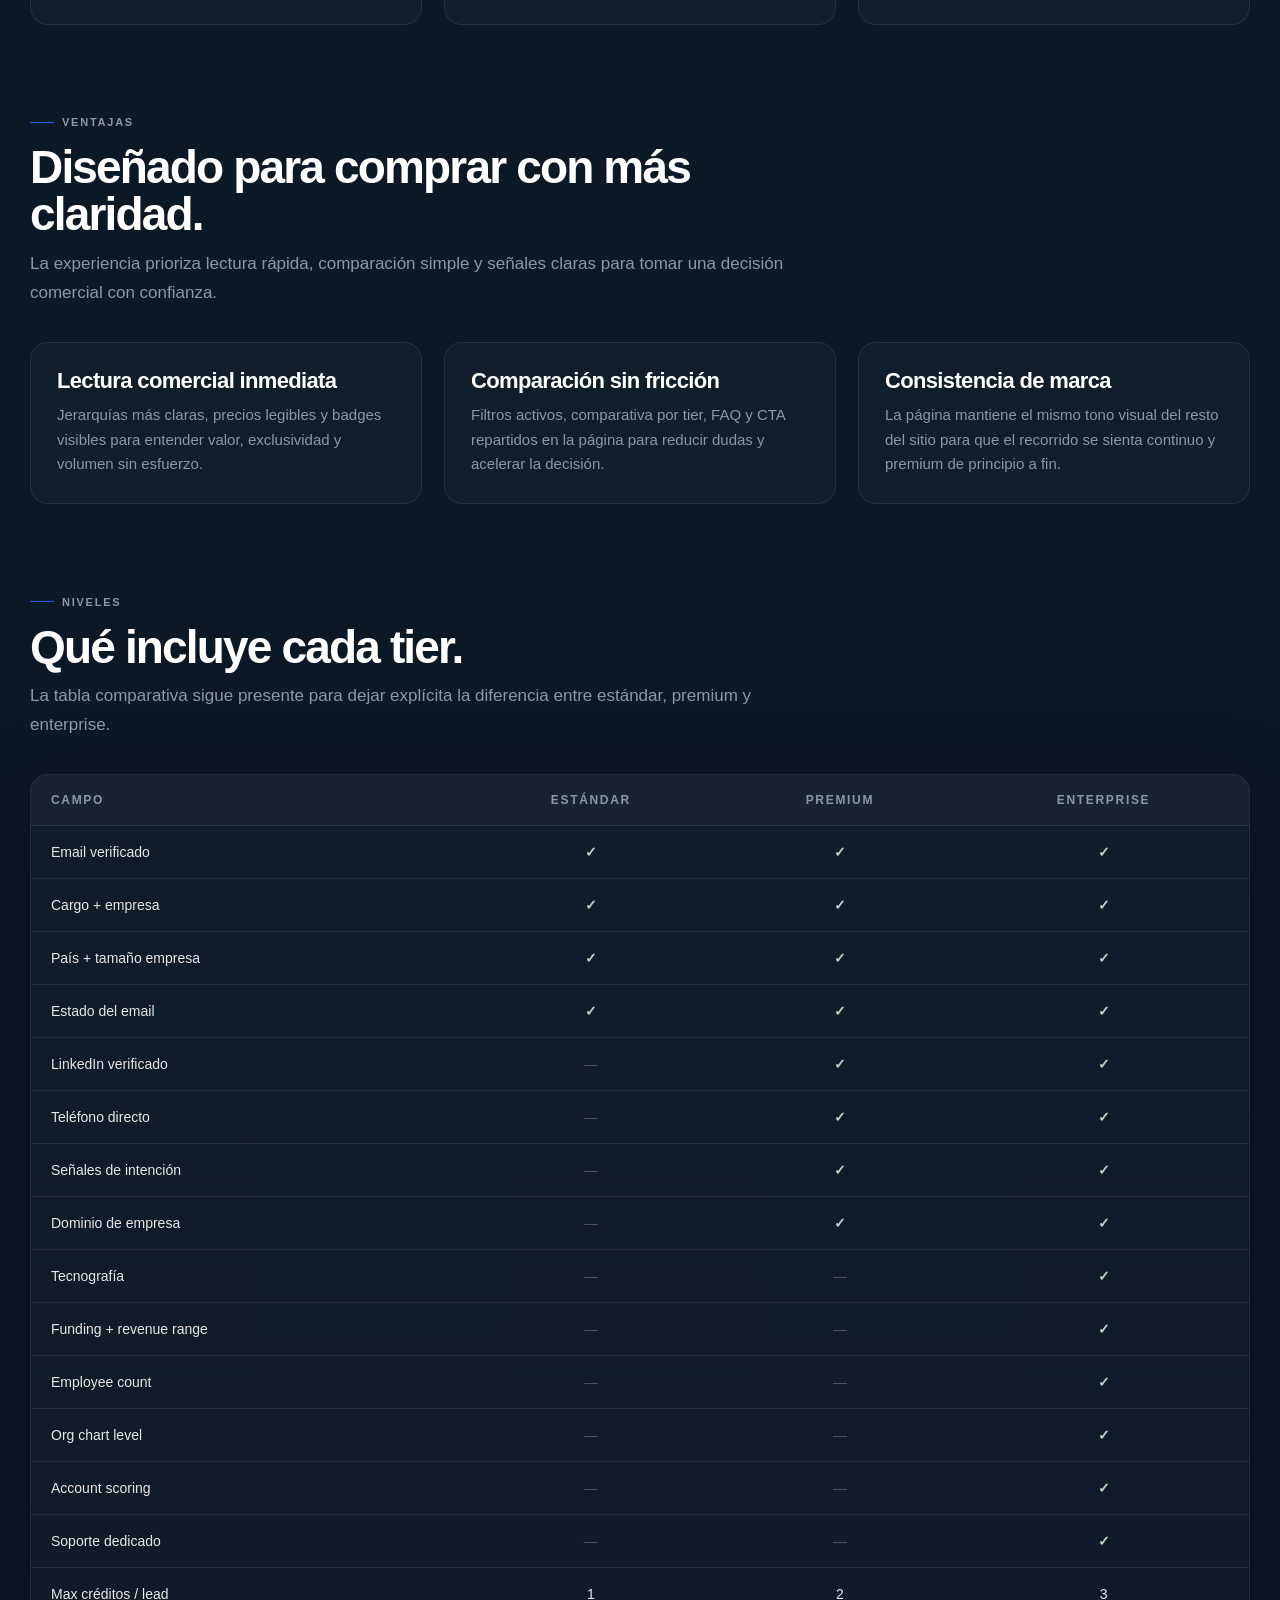
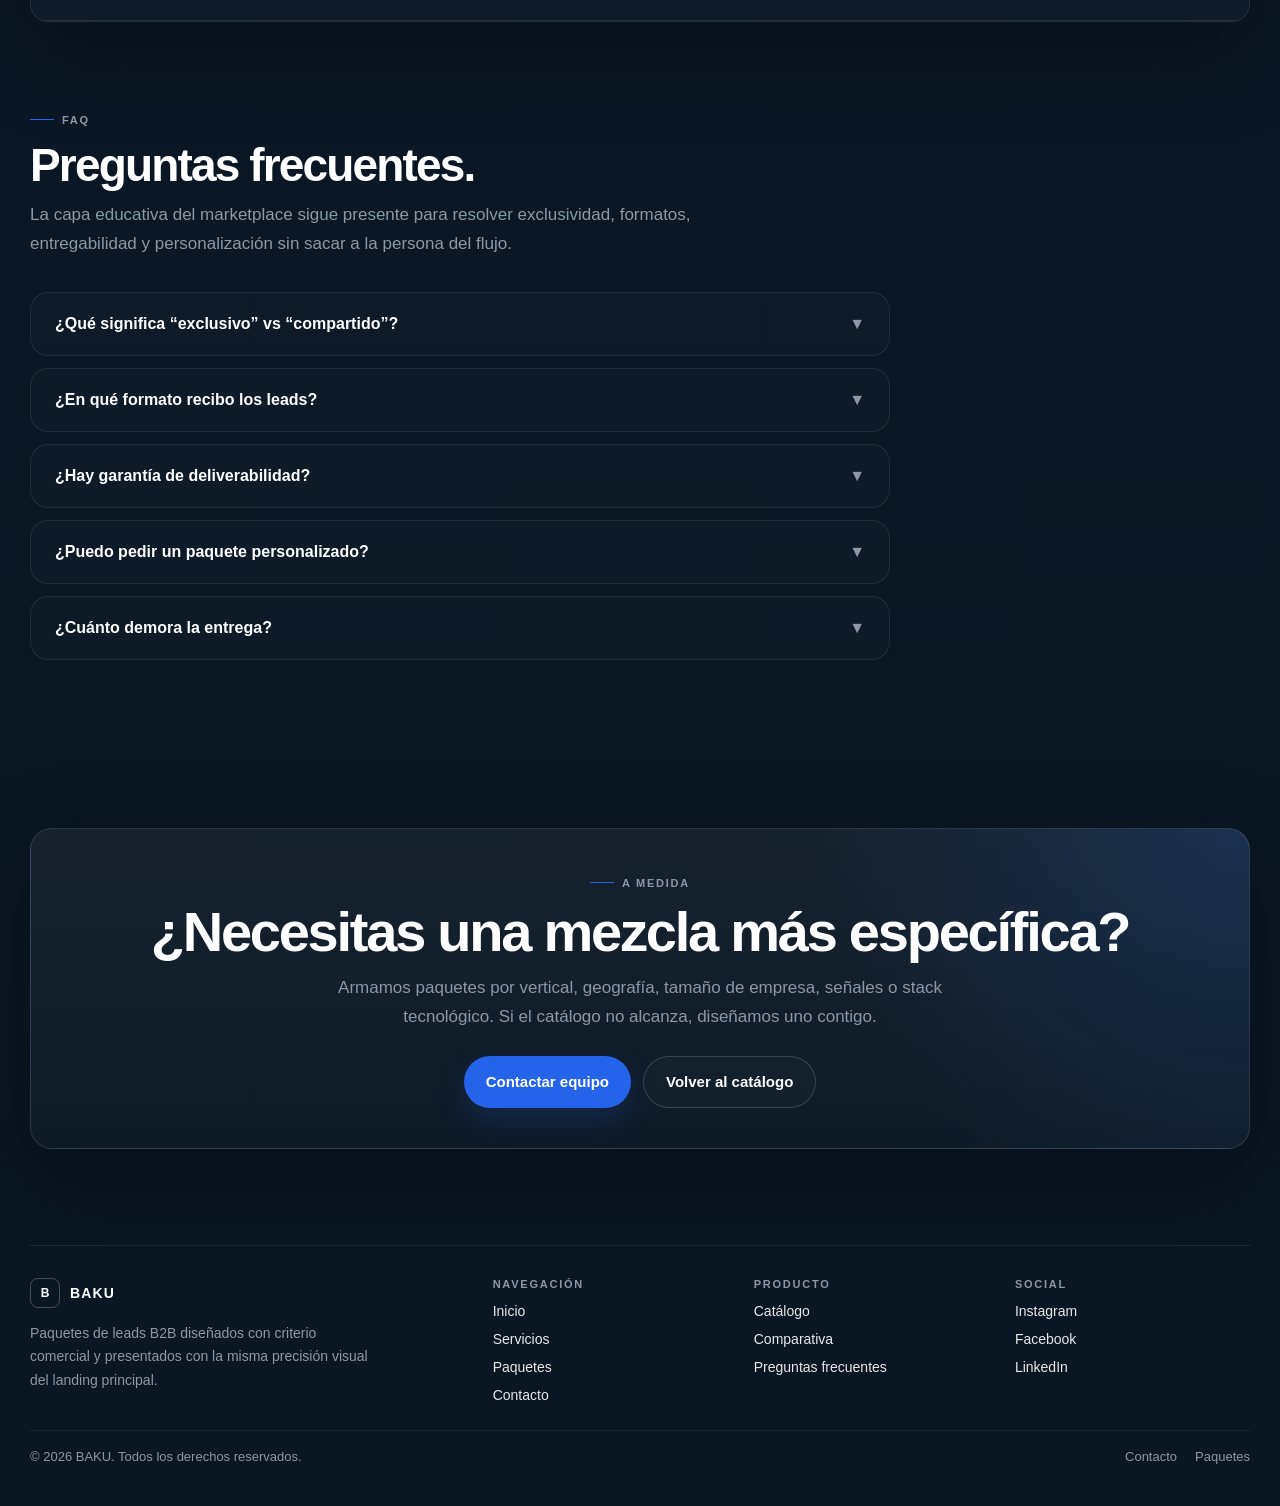
==== commit ab884fb5: "Add packages page and align design system across site" ====
--- a/leads.html
+++ b/leads.html
@@ -3,630 +3,775 @@
 <head>
     <meta charset="UTF-8">
     <meta name="viewport" content="width=device-width, initial-scale=1.0">
+    <meta name="robots" content="index, follow">
     <title>Paquetes de Leads B2B — BAKU</title>
-    <meta name="description" content="Paquetes de prospectos B2B segmentados por industria. Leads verificados, enriquecidos y listos para activar en tu CRM.">
-
-    <!-- Open Graph -->
+    <meta name="description" content="Paquetes de leads B2B listos para activar: filtros por industria, exclusividad y nivel de enriquecimiento con entrega en 24-48h.">
+
     <meta property="og:title" content="Paquetes de Leads B2B — BAKU">
-    <meta property="og:description" content="Leads B2B verificados, segmentados por industria. Elige tu paquete y activa en 24-48h.">
+    <meta property="og:description" content="Leads B2B verificados, segmentados y enriquecidos para cargar directo en tu CRM.">
     <meta property="og:type" content="website">
     <meta property="og:url" content="https://www.agenciabaku.com/leads.html">
-
-    <!-- Fonts: Space Grotesk + Space Mono -->
-    <link rel="preconnect" href="https://fonts.googleapis.com">
-    <link rel="preconnect" href="https://fonts.gstatic.com" crossorigin>
-    <link href="https://fonts.googleapis.com/css2?family=Space+Grotesk:wght@400;500;600;700&family=Space+Mono:wght@400;700&display=swap" rel="stylesheet">
+    <meta property="og:image" content="https://www.agenciabaku.com/assets/brand/baku-monogram-silver-clean.png">
+
+    <meta name="twitter:card" content="summary_large_image">
+    <meta name="twitter:title" content="Paquetes de Leads B2B — BAKU">
+    <meta name="twitter:description" content="Leads B2B verificados, segmentados y enriquecidos para cargar directo en tu CRM.">
+
+    <link rel="canonical" href="https://www.agenciabaku.com/leads.html">
+
+    <link rel="preconnect" href="https://api.fontshare.com">
+    <link href="https://api.fontshare.com/v2/css?f[]=switzer@300,400,500,600,700,800,900&display=swap" rel="stylesheet">
 
     <style>
-        *, *::before, *::after { margin: 0; padding: 0; box-sizing: border-box; }
+        *, *::before, *::after { box-sizing: border-box; margin: 0; padding: 0; }
 
         :root {
-            /* Monochrome palette */
-            --black: #0a0a0a;
-            --surface: #111111;
-            --surface-hover: #161616;
-            --surface-elevated: #1a1a1a;
-            --border: rgba(255,255,255,0.06);
-            --border-hover: rgba(255,255,255,0.12);
-            --border-strong: rgba(255,255,255,0.20);
+            --midnight: #0D1B2A;
+            --midnight-light: #132234;
+            --midnight-lighter: #1A2D40;
+            --panel: rgba(19,34,52,0.82);
+            --panel-strong: rgba(26,45,64,0.96);
+            --panel-soft: rgba(255,255,255,0.03);
+            --border: rgba(255,255,255,0.08);
+            --border-strong: rgba(255,255,255,0.16);
             --white: #ffffff;
-            --off-white: #d4d4d4;
-            --muted: #777777;
-            --dim: #555555;
-            --accent: #ffffff;
-            --accent-dim: rgba(255,255,255,0.06);
-            --accent-glow: rgba(255,255,255,0.10);
-
-            /* 8px spacing grid */
-            --sp-1: 4px; --sp-2: 8px; --sp-3: 16px; --sp-4: 24px;
-            --sp-5: 32px; --sp-6: 48px; --sp-7: 64px; --sp-8: 96px;
-
-            /* Radii */
-            --radius: 16px;
-            --radius-sm: 10px;
-            --radius-xs: 6px;
-            --radius-full: 100px;
+            --off-white: #e8e8e8;
+            --muted: #8899AA;
+            --electric: #2563EB;
+            --electric-hover: #3B82F6;
+            --electric-glow: rgba(37,99,235,0.18);
+            --cream: #F5F0E8;
+            --cream-muted: rgba(245,240,232,0.12);
+            --success: #B9D7C5;
+            --radius: 18px;
+            --radius-sm: 12px;
+            --radius-xs: 8px;
+            --radius-pill: 999px;
+            --shadow: 0 28px 90px rgba(0,0,0,0.28);
+            --max: 1220px;
         }
 
         html { scroll-behavior: smooth; }
 
         body {
-            font-family: 'Space Grotesk', sans-serif;
-            background-color: var(--black);
+            font-family: 'Switzer', -apple-system, BlinkMacSystemFont, sans-serif;
             color: var(--white);
-            line-height: 1.6;
+            background:
+                radial-gradient(circle at top left, rgba(59,130,246,0.10) 0%, transparent 34%),
+                radial-gradient(circle at 88% 10%, rgba(245,240,232,0.10) 0%, transparent 24%),
+                linear-gradient(180deg, var(--midnight) 0%, #0A1622 100%);
             -webkit-font-smoothing: antialiased;
-            -moz-osx-font-smoothing: grayscale;
-        }
-
-        /* ===== NAV ===== */
+            overflow-x: hidden;
+        }
+
+        body::before {
+            content: "";
+            position: fixed;
+            inset: 0;
+            pointer-events: none;
+            background:
+                linear-gradient(rgba(255,255,255,0.016) 1px, transparent 1px),
+                linear-gradient(90deg, rgba(255,255,255,0.016) 1px, transparent 1px);
+            background-size: 52px 52px;
+            mask-image: radial-gradient(circle at center, #000 34%, transparent 100%);
+            opacity: 0.18;
+            z-index: -2;
+        }
+
+        a { color: inherit; text-decoration: none; }
+        button, input, textarea, select { font: inherit; }
+
+        .container {
+            width: min(var(--max), calc(100% - 40px));
+            margin: 0 auto;
+        }
+
         nav {
             position: fixed;
-            top: 0; left: 0; right: 0;
+            top: 0;
+            left: 0;
+            right: 0;
             z-index: 100;
-            padding: 0 var(--sp-6);
-            height: 64px;
+            height: 68px;
+            padding: 0 32px;
             display: flex;
             align-items: center;
             justify-content: space-between;
-            background: rgba(10,10,10,0.88);
-            backdrop-filter: blur(24px);
-            -webkit-backdrop-filter: blur(24px);
+            background: rgba(13,27,42,0.88);
+            backdrop-filter: blur(20px);
+            -webkit-backdrop-filter: blur(20px);
             border-bottom: 1px solid var(--border);
         }
 
         .nav-logo {
             display: flex;
             align-items: center;
-            gap: var(--sp-2);
-            text-decoration: none;
+            gap: 10px;
         }
 
         .nav-logo-mark {
-            width: 32px; height: 32px;
+            width: 32px;
+            height: 32px;
             border: 1.5px solid rgba(255,255,255,0.25);
-            border-radius: 8px;
+            border-radius: var(--radius-xs);
             display: flex;
             align-items: center;
             justify-content: center;
-            font-weight: 700;
+            font-weight: 800;
             font-size: 13px;
             letter-spacing: -0.5px;
-            color: var(--white);
         }
 
         .nav-brand {
             font-weight: 700;
             font-size: 15px;
-            letter-spacing: 0.08em;
-            color: var(--white);
+            letter-spacing: 0.05em;
         }
 
         .nav-tagline {
-            font-size: 10px;
-            color: var(--muted);
-            letter-spacing: 0.14em;
+            font-size: 11px;
+            color: var(--muted);
+            letter-spacing: 0.12em;
             text-transform: uppercase;
-            font-weight: 500;
+            font-weight: 400;
         }
 
         .nav-links {
             display: flex;
             align-items: center;
-            gap: var(--sp-5);
+            gap: 30px;
             list-style: none;
         }
 
         .nav-links a {
             color: var(--muted);
-            text-decoration: none;
             font-size: 14px;
             font-weight: 500;
-            transition: color 0.2s;
-        }
-
-        .nav-links a:hover { color: var(--white); }
+            transition: color 0.2s ease;
+        }
+
+        .nav-links a:hover,
         .nav-links a.active { color: var(--white); }
 
         .nav-cta {
-            background: var(--white);
-            color: var(--black) !important;
-            padding: 8px 20px;
-            border-radius: var(--radius-full);
+            background: var(--electric);
+            color: var(--white) !important;
+            padding: 9px 18px;
+            border-radius: var(--radius-pill);
             font-size: 13px !important;
             font-weight: 600 !important;
-            transition: opacity 0.2s !important;
-        }
-
-        .nav-cta:hover { opacity: 0.85; }
-
-        /* ===== HERO ===== */
+            transition: background 0.2s ease, transform 0.2s ease;
+        }
+
+        .nav-cta:hover {
+            background: var(--electric-hover);
+            transform: translateY(-1px);
+        }
+
         .hero {
-            padding: 160px var(--sp-6) var(--sp-8);
-            text-align: center;
             position: relative;
-        }
-
-        .hero-label {
-            font-family: 'Space Mono', monospace;
-            font-size: 0.8rem;
-            color: var(--muted);
+            padding: 150px 0 72px;
+            overflow: hidden;
+        }
+
+        .hero::before {
+            content: "PACKAGES";
+            position: absolute;
+            top: 46%;
+            right: -24px;
+            transform: translateY(-50%);
+            font-size: clamp(92px, 17vw, 240px);
+            font-weight: 900;
+            letter-spacing: -0.08em;
+            color: rgba(255,255,255,0.025);
+            pointer-events: none;
+            line-height: 0.9;
+        }
+
+        .hero-grid {
+            display: grid;
+            grid-template-columns: minmax(0, 1.2fr) minmax(300px, 0.8fr);
+            gap: 32px;
+            align-items: end;
+        }
+
+        .eyebrow {
+            display: inline-flex;
+            align-items: center;
+            gap: 8px;
+            color: var(--muted);
+            font-size: 11px;
+            letter-spacing: 0.16em;
+            text-transform: uppercase;
+            font-weight: 600;
+            margin-bottom: 28px;
+        }
+
+        .eyebrow::before {
+            content: "";
+            width: 24px;
+            height: 1px;
+            background: var(--electric);
+        }
+
+        .hero h1 {
+            font-size: clamp(42px, 8vw, 84px);
+            line-height: 0.94;
+            letter-spacing: -0.04em;
+            font-weight: 900;
+            max-width: 760px;
+            margin-bottom: 24px;
+        }
+
+        .hero h1 em {
+            font-style: normal;
+            color: var(--muted);
+        }
+
+        .hero-copy p {
+            max-width: 620px;
+            font-size: 18px;
+            line-height: 1.7;
+            color: var(--muted);
+        }
+
+        .hero-actions {
+            margin-top: 36px;
+            display: flex;
+            flex-wrap: wrap;
+            gap: 12px;
+        }
+
+        .btn-primary,
+        .btn-secondary {
+            display: inline-flex;
+            align-items: center;
+            justify-content: center;
+            min-height: 52px;
+            padding: 0 22px;
+            border-radius: var(--radius-pill);
+            transition: transform 0.2s ease, border-color 0.2s ease, background 0.2s ease;
+            font-weight: 600;
+            font-size: 15px;
+        }
+
+        .btn-primary {
+            background: var(--electric);
+            color: var(--white);
+            box-shadow: 0 12px 30px var(--electric-glow);
+        }
+
+        .btn-primary:hover {
+            background: var(--electric-hover);
+            transform: translateY(-1px);
+        }
+
+        .btn-secondary {
+            border: 1px solid var(--border-strong);
+            background: rgba(255,255,255,0.02);
+            color: var(--white);
+        }
+
+        .btn-secondary:hover {
+            border-color: rgba(255,255,255,0.28);
+            transform: translateY(-1px);
+        }
+
+        .hero-aside {
+            display: grid;
+            gap: 14px;
+        }
+
+        .hero-panel {
+            background: linear-gradient(180deg, rgba(255,255,255,0.05), rgba(255,255,255,0.02));
+            border: 1px solid var(--border);
+            border-radius: calc(var(--radius) + 2px);
+            padding: 24px;
+            box-shadow: var(--shadow);
+        }
+
+        .hero-panel-kicker {
+            font-size: 11px;
+            letter-spacing: 0.14em;
+            text-transform: uppercase;
+            color: var(--muted);
+            margin-bottom: 14px;
+        }
+
+        .hero-panel-title {
+            font-size: 22px;
+            line-height: 1.15;
             font-weight: 700;
-            letter-spacing: 0.18em;
-            text-transform: uppercase;
-            margin-bottom: var(--sp-4);
-        }
-
-        .hero-headline {
-            font-size: clamp(2.4rem, 5vw, 4rem);
-            font-weight: 700;
-            line-height: 1.1;
-            margin-bottom: var(--sp-4);
             letter-spacing: -0.03em;
-            color: var(--white);
-        }
-
-        .hero-subtitle {
-            font-size: 1.15rem;
-            color: var(--muted);
-            max-width: 560px;
-            margin: 0 auto;
-            font-weight: 400;
-            line-height: 1.7;
-        }
-
-        /* ===== STATS BAR ===== */
-        .stats-bar {
+            margin-bottom: 16px;
+        }
+
+        .hero-panel-list {
+            list-style: none;
+            display: grid;
+            gap: 10px;
+            color: var(--off-white);
+        }
+
+        .hero-panel-list li {
             display: flex;
-            justify-content: center;
-            gap: var(--sp-7);
-            padding: var(--sp-6) var(--sp-6);
+            gap: 10px;
+            align-items: flex-start;
+            font-size: 14px;
+            line-height: 1.55;
+        }
+
+        .hero-panel-list li::before {
+            content: "•";
+            color: var(--electric);
+            line-height: 1;
+            margin-top: 1px;
+        }
+
+        .stats-strip {
             border-top: 1px solid var(--border);
             border-bottom: 1px solid var(--border);
-        }
-
-        .stat { text-align: center; }
+            background: rgba(255,255,255,0.02);
+        }
+
+        .stats-grid {
+            display: grid;
+            grid-template-columns: repeat(4, 1fr);
+            gap: 16px;
+            padding: 26px 0;
+        }
+
+        .stat {
+            text-align: center;
+        }
 
         .stat-value {
-            font-family: 'Space Mono', monospace;
-            font-size: 1.8rem;
-            font-weight: 700;
-            color: var(--white);
-            letter-spacing: -0.02em;
+            font-size: clamp(24px, 3vw, 34px);
+            font-weight: 800;
+            letter-spacing: -0.04em;
+            margin-bottom: 6px;
         }
 
         .stat-label {
-            font-size: 0.8rem;
-            color: var(--muted);
-            margin-top: var(--sp-1);
-            letter-spacing: 0.06em;
+            font-size: 11px;
+            letter-spacing: 0.14em;
             text-transform: uppercase;
-        }
-
-        /* ===== FILTER BAR ===== */
-        .filter-section {
-            padding: var(--sp-6) var(--sp-6);
-            border-bottom: 1px solid var(--border);
-        }
-
-        .filter-container {
-            max-width: 1200px;
-            margin: 0 auto;
-        }
-
-        .filter-group { margin-bottom: var(--sp-4); }
-        .filter-group:last-child { margin-bottom: 0; }
-
-        .filter-label {
-            font-family: 'Space Mono', monospace;
-            font-size: 0.7rem;
-            font-weight: 700;
-            margin-bottom: var(--sp-3);
-            color: var(--dim);
+            color: var(--muted);
+        }
+
+        .section-shell {
+            padding: 84px 0;
+        }
+
+        .section-head {
+            max-width: 760px;
+            margin-bottom: 34px;
+        }
+
+        .section-label {
+            display: inline-flex;
+            align-items: center;
+            gap: 8px;
+            color: var(--muted);
+            font-size: 11px;
             letter-spacing: 0.16em;
             text-transform: uppercase;
-            display: block;
+            font-weight: 600;
+            margin-bottom: 16px;
+        }
+
+        .section-label::before {
+            content: "";
+            width: 24px;
+            height: 1px;
+            background: var(--electric);
+        }
+
+        .section-title {
+            font-size: clamp(30px, 4vw, 46px);
+            line-height: 1.02;
+            letter-spacing: -0.04em;
+            font-weight: 800;
+            margin-bottom: 12px;
+        }
+
+        .section-subtitle {
+            color: var(--muted);
+            font-size: 17px;
+            line-height: 1.7;
+        }
+
+        .filters-wrap {
+            display: grid;
+            gap: 20px;
+            padding: 28px;
+            border-radius: calc(var(--radius) + 2px);
+            border: 1px solid var(--border);
+            background: linear-gradient(180deg, rgba(255,255,255,0.04), rgba(255,255,255,0.02));
+            box-shadow: var(--shadow);
+        }
+
+        .filter-row {
+            display: grid;
+            gap: 12px;
+        }
+
+        .filter-label {
+            font-size: 11px;
+            font-weight: 700;
+            letter-spacing: 0.16em;
+            text-transform: uppercase;
+            color: var(--muted);
         }
 
         .filter-pills {
             display: flex;
             flex-wrap: wrap;
-            gap: var(--sp-2);
+            gap: 10px;
         }
 
         .pill {
-            padding: 10px 20px;
-            border: 1px solid var(--border-hover);
-            background-color: transparent;
+            padding: 10px 18px;
+            border-radius: var(--radius-pill);
+            border: 1px solid rgba(255,255,255,0.14);
+            background: rgba(255,255,255,0.02);
             color: var(--off-white);
-            border-radius: var(--radius-full);
             cursor: pointer;
-            font-size: 0.85rem;
+            transition: all 0.2s ease;
+            font-size: 14px;
             font-weight: 500;
-            transition: all 0.2s ease;
-            font-family: 'Space Grotesk', sans-serif;
         }
 
         .pill:hover {
-            border-color: var(--white);
+            border-color: rgba(255,255,255,0.26);
+            background: rgba(255,255,255,0.04);
+        }
+
+        .pill.active {
+            background: var(--electric);
             color: var(--white);
-            background-color: var(--accent-dim);
-        }
-
-        .pill.active {
-            background-color: var(--white);
-            color: var(--black);
-            border-color: var(--white);
-            font-weight: 600;
-        }
-
-        /* ===== PACKAGES GRID ===== */
-        .packages-section {
-            padding: var(--sp-8) var(--sp-6);
-            max-width: 1200px;
-            margin: 0 auto;
-        }
-
-        .packages-header { margin-bottom: var(--sp-7); }
-
-        .packages-title {
-            font-size: 1.8rem;
-            font-weight: 700;
-            margin-bottom: var(--sp-2);
-            letter-spacing: -0.02em;
-        }
-
-        .packages-subtitle {
-            color: var(--muted);
-            font-size: 0.95rem;
+            border-color: var(--electric);
+            box-shadow: 0 10px 24px var(--electric-glow);
         }
 
         .packages-grid {
             display: grid;
-            grid-template-columns: repeat(3, 1fr);
-            gap: var(--sp-4);
-        }
-
-        /* ===== PACKAGE CARD ===== */
+            grid-template-columns: repeat(3, minmax(0, 1fr));
+            gap: 22px;
+        }
+
         .package-card {
-            background-color: var(--surface);
-            border: 1px solid var(--border);
-            border-radius: var(--radius);
-            padding: var(--sp-5);
             position: relative;
-            transition: all 0.3s ease;
             display: flex;
             flex-direction: column;
-            height: 100%;
+            min-height: 100%;
+            padding: 28px;
+            background: linear-gradient(180deg, rgba(255,255,255,0.04), rgba(255,255,255,0.02));
+            border: 1px solid var(--border);
+            border-radius: calc(var(--radius) + 2px);
+            box-shadow: var(--shadow);
+            transition: transform 0.22s ease, border-color 0.22s ease, background 0.22s ease;
         }
 
         .package-card:hover {
-            background-color: var(--surface-hover);
-            border-color: var(--border-hover);
-            transform: translateY(-2px);
+            transform: translateY(-3px);
+            border-color: rgba(255,255,255,0.18);
+            background: linear-gradient(180deg, rgba(255,255,255,0.05), rgba(255,255,255,0.025));
         }
 
         .package-card.featured {
-            border-color: var(--border-strong);
-            background: linear-gradient(180deg, rgba(255,255,255,0.03) 0%, var(--surface) 40%);
-        }
-
-        .package-card.featured:hover {
-            border-color: rgba(255,255,255,0.30);
+            border-color: rgba(37,99,235,0.4);
+            box-shadow: 0 20px 60px rgba(37,99,235,0.10), var(--shadow);
         }
 
         .package-card.hidden { display: none; }
 
         .package-badge {
             position: absolute;
-            top: var(--sp-4);
-            right: var(--sp-4);
-            font-family: 'Space Mono', monospace;
-            font-size: 0.65rem;
+            top: 18px;
+            right: 18px;
+            padding: 6px 12px;
+            border-radius: var(--radius-pill);
+            font-size: 10px;
             font-weight: 700;
-            padding: 6px 12px;
-            border-radius: var(--radius-full);
-            letter-spacing: 0.08em;
+            letter-spacing: 0.12em;
             text-transform: uppercase;
         }
 
         .badge-exclusive {
-            background-color: rgba(255,255,255,0.08);
-            border: 1px solid rgba(255,255,255,0.20);
-            color: var(--white);
+            background: rgba(37,99,235,0.16);
+            border: 1px solid rgba(37,99,235,0.3);
+            color: var(--cream);
         }
 
         .badge-shared {
-            background-color: rgba(255,255,255,0.03);
-            border: 1px solid var(--border-hover);
+            background: rgba(245,240,232,0.08);
+            border: 1px solid rgba(245,240,232,0.16);
             color: var(--off-white);
         }
 
         .package-header {
-            margin-bottom: var(--sp-3);
-            padding-top: var(--sp-2);
+            margin-bottom: 18px;
+            padding-top: 8px;
         }
 
         .package-name {
-            font-size: 1.25rem;
+            font-size: 26px;
+            line-height: 1;
+            font-weight: 800;
+            letter-spacing: -0.04em;
+            margin-bottom: 12px;
+        }
+
+        .package-industry {
+            display: inline-flex;
+            align-items: center;
+            min-height: 30px;
+            padding: 0 12px;
+            border-radius: var(--radius-pill);
+            background: rgba(255,255,255,0.04);
+            color: var(--muted);
+            font-size: 11px;
+            letter-spacing: 0.12em;
+            text-transform: uppercase;
             font-weight: 700;
-            margin-bottom: var(--sp-2);
-            letter-spacing: -0.01em;
-        }
-
-        .package-industry {
-            display: inline-block;
-            font-family: 'Space Mono', monospace;
-            font-size: 0.7rem;
-            color: var(--muted);
-            background-color: rgba(255,255,255,0.04);
-            padding: 5px 10px;
-            border-radius: var(--radius-xs);
-            letter-spacing: 0.04em;
         }
 
         .package-meta {
             display: flex;
             justify-content: space-between;
             align-items: center;
-            margin-bottom: var(--sp-3);
-            padding-bottom: var(--sp-3);
+            gap: 12px;
+            margin-bottom: 18px;
+            padding-bottom: 18px;
             border-bottom: 1px solid var(--border);
         }
 
         .lead-count {
-            font-family: 'Space Mono', monospace;
+            font-size: 14px;
             font-weight: 700;
-            color: var(--white);
-            font-size: 0.9rem;
+            letter-spacing: 0.02em;
         }
 
         .quality-indicator {
             display: flex;
-            gap: 3px;
-            align-items: center;
+            gap: 4px;
         }
 
         .quality-bar {
-            width: 4px;
+            width: 5px;
             height: 18px;
-            background-color: rgba(255,255,255,0.08);
             border-radius: 2px;
-        }
-
-        .quality-bar.active {
-            background-color: var(--white);
-        }
+            background: rgba(255,255,255,0.08);
+        }
+
+        .quality-bar.active { background: var(--electric); }
 
         .package-includes {
             list-style: none;
-            margin-bottom: var(--sp-4);
+            display: grid;
+            gap: 10px;
+            margin-bottom: 24px;
             flex-grow: 1;
         }
 
         .package-includes li {
-            font-size: 0.85rem;
+            position: relative;
+            padding-left: 18px;
             color: var(--off-white);
-            margin-bottom: 10px;
-            padding-left: var(--sp-4);
-            position: relative;
-            line-height: 1.4;
-        }
-
-        .package-includes li:before {
-            content: "→";
+            font-size: 14px;
+            line-height: 1.5;
+        }
+
+        .package-includes li::before {
+            content: "";
             position: absolute;
+            top: 8px;
             left: 0;
-            color: var(--muted);
-            font-weight: 700;
-            font-size: 0.8rem;
+            width: 6px;
+            height: 6px;
+            border-radius: 50%;
+            background: var(--electric);
+            box-shadow: 0 0 0 4px rgba(37,99,235,0.12);
         }
 
         .package-footer {
             border-top: 1px solid var(--border);
-            padding-top: var(--sp-4);
-        }
-
-        .package-price { margin-bottom: var(--sp-3); }
+            padding-top: 20px;
+        }
 
         .package-price-label {
-            font-family: 'Space Mono', monospace;
-            font-size: 0.65rem;
-            color: var(--muted);
             display: block;
-            margin-bottom: 2px;
-            letter-spacing: 0.08em;
+            color: var(--muted);
+            font-size: 11px;
+            letter-spacing: 0.16em;
             text-transform: uppercase;
+            margin-bottom: 6px;
         }
 
         .package-price-value {
-            font-size: 2rem;
+            font-size: 40px;
+            line-height: 1;
+            letter-spacing: -0.05em;
+            font-weight: 800;
+        }
+
+        .package-price-unit {
+            font-size: 14px;
+            color: var(--muted);
+            font-weight: 500;
+        }
+
+        .package-cta {
+            margin-top: 18px;
+            width: 100%;
+            min-height: 48px;
+            display: inline-flex;
+            align-items: center;
+            justify-content: center;
+            border-radius: var(--radius-pill);
+            background: var(--electric);
+            color: var(--white);
+            font-size: 14px;
+            font-weight: 700;
+            transition: background 0.2s ease, transform 0.2s ease;
+        }
+
+        .package-cta:hover {
+            background: var(--electric-hover);
+            transform: translateY(-1px);
+        }
+
+        .empty-state {
+            display: none;
+            margin-top: 28px;
+            padding: 28px;
+            text-align: center;
+            border: 1px dashed rgba(255,255,255,0.18);
+            border-radius: var(--radius);
+            color: var(--muted);
+            background: rgba(255,255,255,0.02);
+        }
+
+        .empty-state p {
+            margin-bottom: 14px;
+            font-size: 16px;
+        }
+
+        .steps-grid,
+        .proof-grid {
+            display: grid;
+            grid-template-columns: repeat(3, minmax(0, 1fr));
+            gap: 22px;
+        }
+
+        .step-card,
+        .proof-card {
+            padding: 26px;
+            border-radius: var(--radius);
+            border: 1px solid var(--border);
+            background: rgba(255,255,255,0.025);
+        }
+
+        .step-num {
+            font-size: 11px;
+            font-weight: 700;
+            letter-spacing: 0.16em;
+            text-transform: uppercase;
+            color: var(--electric);
+            margin-bottom: 14px;
+        }
+
+        .step-title,
+        .proof-title {
+            font-size: 22px;
+            line-height: 1.08;
             font-weight: 700;
             letter-spacing: -0.03em;
-        }
-
-        .package-price-unit {
-            font-size: 0.85rem;
-            color: var(--muted);
-            font-weight: 400;
-        }
-
-        .package-cta {
-            width: 100%;
-            padding: 14px;
-            background-color: var(--white);
-            color: var(--black);
-            border: none;
-            border-radius: var(--radius-sm);
-            font-weight: 600;
-            font-size: 0.9rem;
-            cursor: pointer;
-            transition: opacity 0.2s ease;
-            font-family: 'Space Grotesk', sans-serif;
-            text-decoration: none;
-            display: block;
-            text-align: center;
-            letter-spacing: -0.01em;
-        }
-
-        .package-cta:hover { opacity: 0.85; }
-
-        /* ===== HOW IT WORKS ===== */
-        .how-it-works {
-            padding: var(--sp-8) var(--sp-6);
-            border-top: 1px solid var(--border);
-        }
-
-        .how-it-works-container {
-            max-width: 1200px;
-            margin: 0 auto;
-        }
-
-        .section-label {
-            font-family: 'Space Mono', monospace;
-            font-size: 0.7rem;
-            color: var(--dim);
-            letter-spacing: 0.18em;
-            text-transform: uppercase;
-            font-weight: 700;
-            text-align: center;
-            margin-bottom: var(--sp-3);
-        }
-
-        .section-title {
-            font-size: 1.8rem;
-            font-weight: 700;
-            margin-bottom: var(--sp-7);
-            text-align: center;
-            letter-spacing: -0.02em;
-        }
-
-        .steps-grid {
-            display: grid;
-            grid-template-columns: repeat(3, 1fr);
-            gap: var(--sp-5);
-        }
-
-        .step {
-            text-align: center;
-            padding: var(--sp-5);
+            margin-bottom: 10px;
+        }
+
+        .step-desc,
+        .proof-desc {
+            color: var(--muted);
+            font-size: 15px;
+            line-height: 1.65;
+        }
+
+        .comparison-wrap {
+            overflow-x: auto;
             border: 1px solid var(--border);
             border-radius: var(--radius);
-            background: var(--surface);
-            transition: border-color 0.2s;
-        }
-
-        .step:hover { border-color: var(--border-hover); }
-
-        .step-number {
-            font-family: 'Space Mono', monospace;
-            font-size: 0.75rem;
-            color: var(--muted);
-            font-weight: 700;
-            letter-spacing: 0.12em;
-            margin-bottom: var(--sp-3);
-        }
-
-        .step-title {
-            font-size: 1.1rem;
-            font-weight: 700;
-            margin-bottom: var(--sp-2);
-        }
-
-        .step-description {
-            color: var(--muted);
-            font-size: 0.9rem;
-            line-height: 1.6;
-        }
-
-        /* ===== COMPARISON TABLE ===== */
-        .comparison-section {
-            padding: var(--sp-8) var(--sp-6);
-            max-width: 1200px;
-            margin: 0 auto;
-        }
-
-        .comparison-table {
+            background: rgba(255,255,255,0.02);
+            box-shadow: var(--shadow);
+        }
+
+        table {
             width: 100%;
             border-collapse: collapse;
-            margin-top: var(--sp-4);
-        }
-
-        .comparison-table th,
-        .comparison-table td {
-            padding: var(--sp-3) var(--sp-4);
+            min-width: 720px;
+        }
+
+        th, td {
+            padding: 18px 20px;
+            border-bottom: 1px solid var(--border);
+        }
+
+        th {
+            background: rgba(255,255,255,0.03);
             text-align: left;
-            border-bottom: 1px solid var(--border);
-        }
-
-        .comparison-table th {
-            background-color: rgba(255,255,255,0.02);
-            font-weight: 700;
-            font-size: 0.85rem;
+            font-size: 12px;
+            text-transform: uppercase;
+            letter-spacing: 0.14em;
+            color: var(--muted);
+        }
+
+        th:not(:first-child),
+        td:not(:first-child) { text-align: center; }
+
+        td {
+            font-size: 14px;
+            color: var(--off-white);
+        }
+
+        tbody tr:hover { background: rgba(255,255,255,0.02); }
+        .check { color: var(--success); font-weight: 700; }
+        .dash { color: rgba(255,255,255,0.25); }
+
+        .faq-list {
+            display: grid;
+            gap: 12px;
+            max-width: 860px;
+        }
+
+        .faq-item {
+            border: 1px solid var(--border);
+            border-radius: var(--radius);
+            background: rgba(255,255,255,0.02);
+            overflow: hidden;
+        }
+
+        .faq-question {
+            width: 100%;
+            border: 0;
+            background: transparent;
             color: var(--white);
-            letter-spacing: 0.02em;
-        }
-
-        .comparison-table th:not(:first-child),
-        .comparison-table td:not(:first-child) {
-            text-align: center;
-        }
-
-        .comparison-table td {
-            font-size: 0.85rem;
-            color: var(--off-white);
-        }
-
-        .comparison-table tbody tr { transition: background-color 0.15s; }
-        .comparison-table tbody tr:hover { background-color: rgba(255,255,255,0.02); }
-
-        .check { color: var(--white); font-weight: 700; }
-        .dash { color: rgba(255,255,255,0.15); }
-
-        /* ===== FAQ ===== */
-        .faq-section {
-            padding: var(--sp-8) var(--sp-6);
-            border-top: 1px solid var(--border);
-        }
-
-        .faq-container {
-            max-width: 720px;
-            margin: 0 auto;
-        }
-
-        .faq-item {
-            margin-bottom: var(--sp-2);
-            border: 1px solid var(--border);
-            border-radius: var(--radius-sm);
-            overflow: hidden;
-            transition: border-color 0.2s;
-        }
-
-        .faq-item:hover { border-color: var(--border-hover); }
-
-        .faq-question {
-            padding: var(--sp-4);
-            background-color: var(--surface);
-            cursor: pointer;
+            padding: 22px 24px;
             display: flex;
             justify-content: space-between;
-            align-items: center;
+            gap: 16px;
+            text-align: left;
+            cursor: pointer;
+            font-size: 16px;
             font-weight: 600;
-            transition: background-color 0.2s;
-            border: none;
-            width: 100%;
-            text-align: left;
-            font-family: 'Space Grotesk', sans-serif;
-            color: var(--white);
-            font-size: 0.95rem;
-        }
-
-        .faq-question:hover { background-color: var(--surface-hover); }
+        }
+
+        .faq-question:hover { background: rgba(255,255,255,0.02); }
 
         .faq-toggle {
-            font-size: 0.9rem;
-            transition: transform 0.3s ease;
-            color: var(--muted);
+            color: var(--muted);
+            transition: transform 0.22s ease;
+            flex-shrink: 0;
         }
 
         .faq-toggle.open { transform: rotate(180deg); }
@@ -634,218 +779,224 @@
         .faq-answer {
             max-height: 0;
             overflow: hidden;
-            transition: max-height 0.3s ease;
-        }
-
-        .faq-answer.open { max-height: 300px; }
+            transition: max-height 0.24s ease;
+        }
+
+        .faq-answer.open { max-height: 280px; }
 
         .faq-answer-content {
-            padding: 0 var(--sp-4) var(--sp-4);
-            color: var(--off-white);
-            font-size: 0.9rem;
+            padding: 0 24px 24px;
+            color: var(--muted);
+            font-size: 15px;
             line-height: 1.7;
         }
 
-        /* ===== CTA BANNER ===== */
         .cta-banner {
-            padding: var(--sp-8) var(--sp-6);
+            padding: 84px 0 96px;
+        }
+
+        .cta-shell {
+            padding: 40px;
+            border-radius: calc(var(--radius) + 4px);
+            background:
+                radial-gradient(circle at top right, rgba(59,130,246,0.16), transparent 34%),
+                linear-gradient(180deg, rgba(255,255,255,0.05), rgba(255,255,255,0.02));
+            border: 1px solid rgba(255,255,255,0.12);
+            box-shadow: var(--shadow);
             text-align: center;
+        }
+
+        .cta-shell h2 {
+            font-size: clamp(34px, 5vw, 56px);
+            line-height: 0.98;
+            letter-spacing: -0.04em;
+            font-weight: 800;
+            margin-bottom: 14px;
+        }
+
+        .cta-shell p {
+            color: var(--muted);
+            font-size: 17px;
+            line-height: 1.7;
+            max-width: 680px;
+            margin: 0 auto 24px;
+        }
+
+        .cta-actions {
+            display: flex;
+            justify-content: center;
+            gap: 12px;
+            flex-wrap: wrap;
+        }
+
+        footer {
+            padding: 0 0 42px;
+        }
+
+        .footer-shell {
             border-top: 1px solid var(--border);
-        }
-
-        .cta-banner-label {
-            font-family: 'Space Mono', monospace;
-            font-size: 0.7rem;
-            color: var(--dim);
-            letter-spacing: 0.18em;
-            text-transform: uppercase;
-            font-weight: 700;
-            margin-bottom: var(--sp-3);
-        }
-
-        .cta-banner-headline {
-            font-size: 1.8rem;
-            font-weight: 700;
-            margin-bottom: var(--sp-4);
-            letter-spacing: -0.02em;
-        }
-
-        .cta-banner-sub {
-            color: var(--muted);
-            font-size: 0.95rem;
-            margin-bottom: var(--sp-5);
-        }
-
-        .cta-banner-buttons {
-            display: flex;
-            gap: var(--sp-3);
-            justify-content: center;
-            flex-wrap: wrap;
-        }
-
-        .btn {
-            padding: 14px 32px;
-            border-radius: var(--radius-sm);
-            font-weight: 600;
-            font-size: 0.9rem;
-            cursor: pointer;
-            text-decoration: none;
-            transition: all 0.2s ease;
-            font-family: 'Space Grotesk', sans-serif;
-            border: none;
-            display: inline-block;
-        }
-
-        .btn-primary {
-            background-color: var(--white);
-            color: var(--black);
-        }
-
-        .btn-primary:hover { opacity: 0.85; }
-
-        .btn-secondary {
-            background-color: transparent;
-            color: var(--white);
-            border: 1px solid var(--border-hover);
-        }
-
-        .btn-secondary:hover {
-            border-color: var(--white);
-            background-color: var(--accent-dim);
-        }
-
-        /* ===== FOOTER ===== */
-        footer {
-            padding: var(--sp-7) var(--sp-6) var(--sp-5);
-            border-top: 1px solid var(--border);
-        }
-
-        .footer-container {
-            max-width: 1200px;
-            margin: 0 auto;
-        }
-
-        .footer-content {
+            padding-top: 32px;
             display: grid;
-            grid-template-columns: 1.5fr repeat(3, 1fr);
-            gap: var(--sp-5);
-            margin-bottom: var(--sp-5);
+            gap: 26px;
+        }
+
+        .footer-top {
+            display: grid;
+            grid-template-columns: minmax(0, 1.3fr) repeat(3, minmax(0, 0.7fr));
+            gap: 26px;
         }
 
         .footer-brand {
             display: flex;
             align-items: center;
-            gap: var(--sp-2);
-            margin-bottom: var(--sp-3);
+            gap: 10px;
+            margin-bottom: 14px;
         }
 
         .footer-brand-mark {
-            width: 28px; height: 28px;
-            border: 1.5px solid rgba(255,255,255,0.2);
-            border-radius: 6px;
+            width: 30px;
+            height: 30px;
+            border: 1.5px solid rgba(255,255,255,0.24);
+            border-radius: var(--radius-xs);
             display: flex;
             align-items: center;
             justify-content: center;
+            font-weight: 800;
+            font-size: 12px;
+        }
+
+        .footer-brand-name {
+            font-size: 14px;
             font-weight: 700;
+            letter-spacing: 0.08em;
+        }
+
+        .footer-copytext {
+            max-width: 340px;
+            font-size: 14px;
+            line-height: 1.7;
+            color: var(--muted);
+        }
+
+        .footer-col h4 {
             font-size: 11px;
-            color: var(--white);
-        }
-
-        .footer-brand-name {
-            font-weight: 700;
+            letter-spacing: 0.16em;
+            text-transform: uppercase;
+            color: var(--muted);
+            margin-bottom: 12px;
+        }
+
+        .footer-col ul { list-style: none; }
+
+        .footer-col li + li { margin-top: 10px; }
+
+        .footer-col a {
+            color: var(--off-white);
             font-size: 14px;
-            letter-spacing: 0.08em;
-        }
-
-        .footer-description {
-            font-size: 0.8rem;
-            color: var(--muted);
-            line-height: 1.6;
-            max-width: 280px;
-        }
-
-        .footer-column h4 {
-            font-size: 0.75rem;
-            font-weight: 700;
-            margin-bottom: var(--sp-3);
-            letter-spacing: 0.1em;
-            text-transform: uppercase;
-        }
-
-        .footer-column ul { list-style: none; }
-
-        .footer-column a {
-            color: var(--muted);
-            text-decoration: none;
-            font-size: 0.85rem;
-            margin-bottom: 10px;
-            display: block;
-            transition: color 0.2s;
-        }
-
-        .footer-column a:hover { color: var(--white); }
-
-        .footer-divider {
+            transition: color 0.2s ease;
+        }
+
+        .footer-col a:hover { color: var(--electric); }
+
+        .footer-bottom {
+            padding-top: 18px;
             border-top: 1px solid var(--border);
-            padding-top: var(--sp-4);
             display: flex;
             justify-content: space-between;
-            align-items: center;
-            color: var(--muted);
-            font-size: 0.75rem;
+            gap: 18px;
+            color: var(--muted);
+            font-size: 13px;
         }
 
         .footer-legal {
             display: flex;
-            gap: var(--sp-4);
-        }
-
-        .footer-legal a {
-            color: var(--muted);
-            text-decoration: none;
-            transition: color 0.2s;
-        }
-
-        .footer-legal a:hover { color: var(--white); }
-
-        /* ===== RESPONSIVE ===== */
-        @media (max-width: 1024px) {
-            .packages-grid { grid-template-columns: repeat(2, 1fr); }
-        }
-
-        @media (max-width: 768px) {
-            nav { padding: 0 var(--sp-4); }
-            .hero { padding: 130px var(--sp-4) var(--sp-7); }
-            .hero-headline { font-size: 2rem; }
-            .stats-bar { gap: var(--sp-5); padding: var(--sp-5) var(--sp-4); }
-            .stat-value { font-size: 1.4rem; }
-            .nav-links { gap: var(--sp-3); }
+            gap: 18px;
+        }
+
+        @media (max-width: 1100px) {
+            .hero-grid,
+            .packages-grid,
+            .steps-grid,
+            .proof-grid,
+            .footer-top {
+                grid-template-columns: repeat(2, minmax(0, 1fr));
+            }
+        }
+
+        @media (max-width: 820px) {
+            nav {
+                padding: 0 18px;
+                height: auto;
+                min-height: 68px;
+                flex-wrap: wrap;
+                gap: 12px;
+                justify-content: center;
+            }
+
+            .nav-links {
+                width: 100%;
+                justify-content: center;
+                flex-wrap: wrap;
+                gap: 18px;
+                padding-bottom: 12px;
+            }
+
             .nav-tagline { display: none; }
-            .packages-grid { grid-template-columns: 1fr; }
-            .packages-section, .comparison-section { padding: var(--sp-7) var(--sp-4); }
-            .steps-grid { grid-template-columns: 1fr; }
-            .footer-content { grid-template-columns: 1fr 1fr; }
-            .filter-section { padding: var(--sp-5) var(--sp-4); }
-            .cta-banner-buttons { flex-direction: column; align-items: center; }
-            .btn { width: 100%; max-width: 320px; text-align: center; }
-        }
-
-        @media (max-width: 480px) {
-            nav { height: auto; flex-direction: column; gap: var(--sp-2); padding: var(--sp-2) var(--sp-3); }
-            .nav-links { flex-wrap: wrap; justify-content: center; gap: var(--sp-2); }
-            .hero-headline { font-size: 1.7rem; }
-            .stats-bar { flex-wrap: wrap; gap: var(--sp-4); }
-            .stat { flex: 1 1 40%; }
-            .footer-content { grid-template-columns: 1fr; }
-            .footer-divider { flex-direction: column; gap: var(--sp-2); text-align: center; }
-            .comparison-table th, .comparison-table td { padding: var(--sp-2); font-size: 0.75rem; }
+            .hero { padding-top: 168px; }
+            .hero-grid,
+            .packages-grid,
+            .steps-grid,
+            .proof-grid,
+            .stats-grid,
+            .footer-top,
+            .footer-bottom {
+                grid-template-columns: 1fr;
+            }
+
+            .footer-bottom {
+                display: grid;
+                text-align: center;
+            }
+
+            .footer-legal {
+                justify-content: center;
+                flex-wrap: wrap;
+            }
+
+            .cta-shell,
+            .filters-wrap {
+                padding: 28px;
+            }
+
+            .section-shell,
+            .cta-banner {
+                padding: 68px 0;
+            }
+        }
+
+        @media (max-width: 560px) {
+            .container { width: min(var(--max), calc(100% - 24px)); }
+            .hero h1 { font-size: 38px; }
+            .btn-primary,
+            .btn-secondary,
+            .package-cta {
+                width: 100%;
+            }
+
+            .hero-actions,
+            .cta-actions {
+                display: grid;
+            }
+
+            th, td {
+                padding: 14px 16px;
+            }
         }
     </style>
 </head>
 <body>
-    <!-- Nav -->
     <nav>
-        <a href="/" class="nav-logo">
+        <a href="/" class="nav-logo" aria-label="BAKU home">
             <div class="nav-logo-mark">B</div>
             <div>
                 <div class="nav-brand">BAKU</div>
@@ -856,465 +1007,511 @@
             <li><a href="/">Inicio</a></li>
             <li><a href="/#servicios">Servicios</a></li>
             <li><a href="/leads.html" class="active">Paquetes</a></li>
+            <li><a href="/#modelo">Modelo</a></li>
             <li><a href="/#contacto">Contacto</a></li>
-            <li><a href="/#contacto" class="nav-cta">Agendar llamada</a></li>
+            <li><a href="/#contacto" class="nav-cta">Agendar conversación</a></li>
         </ul>
     </nav>
 
-    <!-- Hero -->
     <section class="hero">
-        <div class="hero-label">Marketplace de Leads B2B</div>
-        <h1 class="hero-headline">Elige. Compra. Cierra.</h1>
-        <p class="hero-subtitle">Paquetes de prospectos B2B armados con criterio, segmentados por industria y listos para cargar en tu CRM.</p>
-    </section>
-
-    <!-- Stats -->
-    <section class="stats-bar">
-        <div class="stat">
-            <div class="stat-value">95%+</div>
-            <div class="stat-label">Deliverabilidad</div>
-        </div>
-        <div class="stat">
-            <div class="stat-value">24-48h</div>
-            <div class="stat-label">Entrega</div>
-        </div>
-        <div class="stat">
-            <div class="stat-value">9</div>
-            <div class="stat-label">Industrias</div>
-        </div>
-        <div class="stat">
-            <div class="stat-value">3</div>
-            <div class="stat-label">Niveles de calidad</div>
+        <div class="container hero-grid">
+            <div class="hero-copy">
+                <div class="eyebrow">Marketplace de leads B2B</div>
+                <h1>Paquetes listos para <em>activar, filtrar y cerrar</em>.</h1>
+                <p>
+                    Explora paquetes segmentados por industria, nivel de enriquecimiento y exclusividad.
+                    Compara opciones, entiende qué incluye cada tier y activa una base lista para pasar
+                    a CRM, outreach o prospección comercial.
+                </p>
+                <div class="hero-actions">
+                    <a href="#paquetes" class="btn-primary">Ver paquetes</a>
+                    <a href="/#contacto" class="btn-secondary">Pedir paquete a medida</a>
+                </div>
+            </div>
+
+            <aside class="hero-aside">
+                <div class="hero-panel">
+                    <div class="hero-panel-kicker">Listo para operar</div>
+                    <div class="hero-panel-title">Cada paquete sale con criterio comercial, no como planilla genérica.</div>
+                    <ul class="hero-panel-list">
+                        <li>Campos definidos por tier para elegir calidad y profundidad con claridad.</li>
+                        <li>Entrega compatible con CRM en CSV, JSON o integración asistida.</li>
+                        <li>Exclusividad, enriquecimiento y volumen visibles desde el primer scroll.</li>
+                    </ul>
+                </div>
+            </aside>
         </div>
     </section>
 
-    <!-- Filters -->
-    <section class="filter-section">
-        <div class="filter-container">
-            <div class="filter-group">
-                <label class="filter-label">Industria</label>
-                <div class="filter-pills">
-                    <button class="pill" data-filter="industry" data-value="saas">SaaS</button>
-                    <button class="pill" data-filter="industry" data-value="technology">Tecnología</button>
-                    <button class="pill" data-filter="industry" data-value="retail">Retail</button>
-                    <button class="pill" data-filter="industry" data-value="real_estate">Real Estate</button>
-                    <button class="pill" data-filter="industry" data-value="fintech">Fintech</button>
-                    <button class="pill" data-filter="industry" data-value="healthcare">Salud</button>
-                    <button class="pill" data-filter="industry" data-value="logistics">Logística</button>
-                    <button class="pill" data-filter="industry" data-value="education">Educación</button>
-                    <button class="pill" data-filter="industry" data-value="multi">Multi-industria</button>
-                </div>
-            </div>
-            <div class="filter-group">
-                <label class="filter-label">Calidad</label>
-                <div class="filter-pills">
-                    <button class="pill" data-filter="tier" data-value="standard">Estándar</button>
-                    <button class="pill" data-filter="tier" data-value="premium">Premium</button>
-                    <button class="pill" data-filter="tier" data-value="enterprise">Enterprise</button>
-                </div>
-            </div>
-            <div class="filter-group">
-                <label class="filter-label">Exclusividad</label>
-                <div class="filter-pills">
-                    <button class="pill" data-filter="exclusivity" data-value="exclusive">Exclusivo</button>
-                    <button class="pill" data-filter="exclusivity" data-value="shared">Compartido</button>
-                </div>
+    <section class="stats-strip">
+        <div class="container stats-grid">
+            <div class="stat">
+                <div class="stat-value">95%+</div>
+                <div class="stat-label">Deliverabilidad</div>
+            </div>
+            <div class="stat">
+                <div class="stat-value">24-48h</div>
+                <div class="stat-label">Tiempo de entrega</div>
+            </div>
+            <div class="stat">
+                <div class="stat-value">6</div>
+                <div class="stat-label">Paquetes activos</div>
+            </div>
+            <div class="stat">
+                <div class="stat-value">3</div>
+                <div class="stat-label">Niveles de calidad</div>
             </div>
         </div>
     </section>
 
-    <!-- Packages -->
-    <section class="packages-section">
-        <div class="packages-header">
-            <h2 class="packages-title">Paquetes disponibles</h2>
-            <p class="packages-subtitle">Filtra por industria, calidad o exclusividad para encontrar el paquete ideal</p>
-        </div>
-
-        <div class="packages-grid" id="packages-grid">
-            <!-- starter_saas: standard / shared / 250 / $297 -->
-            <div class="package-card"
-                 data-package="starter_saas"
-                 data-industry="saas"
-                 data-tier="standard"
-                 data-exclusivity="shared"
-                 data-leads="250"
-                 data-price="297">
-                <div class="package-badge badge-shared">Compartido</div>
-                <div class="package-header">
-                    <h3 class="package-name">Starter SaaS</h3>
-                    <span class="package-industry">SaaS</span>
-                </div>
-                <div class="package-meta">
-                    <span class="lead-count">250 leads</span>
-                    <div class="quality-indicator">
-                        <div class="quality-bar active"></div>
-                        <div class="quality-bar"></div>
-                        <div class="quality-bar"></div>
-                    </div>
-                </div>
-                <ul class="package-includes">
-                    <li>Nombre + email corporativo</li>
-                    <li>Cargo y empresa</li>
-                    <li>País y tamaño de empresa</li>
-                    <li>Verificación básica de email</li>
-                </ul>
-                <div class="package-footer">
-                    <div class="package-price">
-                        <span class="package-price-label">desde</span>
-                        <span class="package-price-value">$297</span>
-                        <span class="package-price-unit"> USD</span>
-                    </div>
-                    <a href="/#contacto" class="package-cta">Solicitar paquete</a>
-                </div>
-            </div>
-
-            <!-- growth_tech: premium / exclusive / 500 / $697 -->
-            <div class="package-card featured"
-                 data-package="growth_tech"
-                 data-industry="technology"
-                 data-tier="premium"
-                 data-exclusivity="exclusive"
-                 data-leads="500"
-                 data-price="697">
-                <div class="package-badge badge-exclusive">Exclusivo</div>
-                <div class="package-header">
-                    <h3 class="package-name">Growth Tech</h3>
-                    <span class="package-industry">Tecnología</span>
-                </div>
-                <div class="package-meta">
-                    <span class="lead-count">500 leads</span>
-                    <div class="quality-indicator">
-                        <div class="quality-bar active"></div>
-                        <div class="quality-bar active"></div>
-                        <div class="quality-bar"></div>
-                    </div>
-                </div>
-                <ul class="package-includes">
-                    <li>Todo Starter +</li>
-                    <li>LinkedIn verificado</li>
-                    <li>Teléfono directo</li>
-                    <li>Señales de intención de compra</li>
-                    <li>Dominio de empresa</li>
-                </ul>
-                <div class="package-footer">
-                    <div class="package-price">
-                        <span class="package-price-label">desde</span>
-                        <span class="package-price-value">$697</span>
-                        <span class="package-price-unit"> USD</span>
-                    </div>
-                    <a href="/#contacto" class="package-cta">Solicitar paquete</a>
-                </div>
-            </div>
-
-            <!-- enterprise_pack: enterprise / exclusive / 1000 / $1497 -->
-            <div class="package-card featured"
-                 data-package="enterprise_pack"
-                 data-industry="multi"
-                 data-tier="enterprise"
-                 data-exclusivity="exclusive"
-                 data-leads="1000"
-                 data-price="1497">
-                <div class="package-badge badge-exclusive">Exclusivo</div>
-                <div class="package-header">
-                    <h3 class="package-name">Enterprise Pack</h3>
-                    <span class="package-industry">Multi-industria</span>
-                </div>
-                <div class="package-meta">
-                    <span class="lead-count">1,000 leads</span>
-                    <div class="quality-indicator">
-                        <div class="quality-bar active"></div>
-                        <div class="quality-bar active"></div>
-                        <div class="quality-bar active"></div>
-                    </div>
-                </div>
-                <ul class="package-includes">
-                    <li>Todo Growth +</li>
-                    <li>Tecnografía completa</li>
-                    <li>Org chart parcial</li>
-                    <li>Trigger events recientes</li>
-                    <li>Account scoring + soporte dedicado</li>
-                </ul>
-                <div class="package-footer">
-                    <div class="package-price">
-                        <span class="package-price-label">desde</span>
-                        <span class="package-price-value">$1,497</span>
-                        <span class="package-price-unit"> USD</span>
-                    </div>
-                    <a href="/#contacto" class="package-cta">Solicitar paquete</a>
-                </div>
-            </div>
-
-            <!-- retail_essentials: standard / shared / 300 / $347 -->
-            <div class="package-card"
-                 data-package="retail_essentials"
-                 data-industry="retail"
-                 data-tier="standard"
-                 data-exclusivity="shared"
-                 data-leads="300"
-                 data-price="347">
-                <div class="package-badge badge-shared">Compartido</div>
-                <div class="package-header">
-                    <h3 class="package-name">Retail Essentials</h3>
-                    <span class="package-industry">Retail</span>
-                </div>
-                <div class="package-meta">
-                    <span class="lead-count">300 leads</span>
-                    <div class="quality-indicator">
-                        <div class="quality-bar active"></div>
-                        <div class="quality-bar"></div>
-                        <div class="quality-bar"></div>
-                    </div>
-                </div>
-                <ul class="package-includes">
-                    <li>Nombre + email corporativo</li>
-                    <li>Cargo y empresa</li>
-                    <li>País y tamaño de empresa</li>
-                    <li>Verificación básica de email</li>
-                </ul>
-                <div class="package-footer">
-                    <div class="package-price">
-                        <span class="package-price-label">desde</span>
-                        <span class="package-price-value">$347</span>
-                        <span class="package-price-unit"> USD</span>
-                    </div>
-                    <a href="/#contacto" class="package-cta">Solicitar paquete</a>
-                </div>
-            </div>
-
-            <!-- real_estate_pro: premium / exclusive / 400 / $597 -->
-            <div class="package-card"
-                 data-package="real_estate_pro"
-                 data-industry="real_estate"
-                 data-tier="premium"
-                 data-exclusivity="exclusive"
-                 data-leads="400"
-                 data-price="597">
-                <div class="package-badge badge-exclusive">Exclusivo</div>
-                <div class="package-header">
-                    <h3 class="package-name">Real Estate Pro</h3>
-                    <span class="package-industry">Real Estate</span>
-                </div>
-                <div class="package-meta">
-                    <span class="lead-count">400 leads</span>
-                    <div class="quality-indicator">
-                        <div class="quality-bar active"></div>
-                        <div class="quality-bar active"></div>
-                        <div class="quality-bar"></div>
-                    </div>
-                </div>
-                <ul class="package-includes">
-                    <li>Contacto directo verificado</li>
-                    <li>LinkedIn verificado</li>
-                    <li>Teléfono directo</li>
-                    <li>Señales de intención de compra</li>
-                    <li>Dominio de empresa</li>
-                </ul>
-                <div class="package-footer">
-                    <div class="package-price">
-                        <span class="package-price-label">desde</span>
-                        <span class="package-price-value">$597</span>
-                        <span class="package-price-unit"> USD</span>
-                    </div>
-                    <a href="/#contacto" class="package-cta">Solicitar paquete</a>
-                </div>
-            </div>
-
-            <!-- fintech_growth: premium / shared / 500 / $797 -->
-            <div class="package-card"
-                 data-package="fintech_growth"
-                 data-industry="fintech"
-                 data-tier="premium"
-                 data-exclusivity="shared"
-                 data-leads="500"
-                 data-price="797">
-                <div class="package-badge badge-shared">Compartido</div>
-                <div class="package-header">
-                    <h3 class="package-name">Fintech Growth</h3>
-                    <span class="package-industry">Fintech</span>
-                </div>
-                <div class="package-meta">
-                    <span class="lead-count">500 leads</span>
-                    <div class="quality-indicator">
-                        <div class="quality-bar active"></div>
-                        <div class="quality-bar active"></div>
-                        <div class="quality-bar"></div>
-                    </div>
-                </div>
-                <ul class="package-includes">
-                    <li>Decision makers verificados</li>
-                    <li>LinkedIn verificado</li>
-                    <li>Teléfono directo</li>
-                    <li>Señales de intención de compra</li>
-                    <li>Dominio de empresa</li>
-                </ul>
-                <div class="package-footer">
-                    <div class="package-price">
-                        <span class="package-price-label">desde</span>
-                        <span class="package-price-value">$797</span>
-                        <span class="package-price-unit"> USD</span>
-                    </div>
-                    <a href="/#contacto" class="package-cta">Solicitar paquete</a>
-                </div>
-            </div>
-        </div>
-
-        <!-- No results message -->
-        <div id="no-results" style="display:none; text-align:center; padding:var(--sp-7) 0; color:var(--muted);">
-            <p style="font-size:1.1rem; margin-bottom:var(--sp-2);">No hay paquetes con esa combinación de filtros.</p>
-            <button onclick="clearFilters()" style="background:none; border:1px solid var(--border-hover); color:var(--white); padding:10px 24px; border-radius:var(--radius-full); cursor:pointer; font-family:'Space Grotesk',sans-serif; font-size:0.85rem; font-weight:600; transition:all 0.2s;">Limpiar filtros</button>
+    <section class="section-shell">
+        <div class="container">
+            <div class="section-head">
+                <div class="section-label">Filtrado</div>
+                <h2 class="section-title">Explora el catálogo sin perder claridad.</h2>
+                <p class="section-subtitle">La estructura funcional del marketplace sigue intacta: puedes combinar industria, tier y exclusividad para ver solo los paquetes que tienen sentido para tu operación.</p>
+            </div>
+
+            <div class="filters-wrap">
+                <div class="filter-row">
+                    <label class="filter-label">Industria</label>
+                    <div class="filter-pills">
+                        <button class="pill" data-filter="industry" data-value="saas">SaaS</button>
+                        <button class="pill" data-filter="industry" data-value="technology">Tecnología</button>
+                        <button class="pill" data-filter="industry" data-value="retail">Retail</button>
+                        <button class="pill" data-filter="industry" data-value="real_estate">Real Estate</button>
+                        <button class="pill" data-filter="industry" data-value="fintech">Fintech</button>
+                        <button class="pill" data-filter="industry" data-value="multi">Multi-industria</button>
+                    </div>
+                </div>
+
+                <div class="filter-row">
+                    <label class="filter-label">Nivel</label>
+                    <div class="filter-pills">
+                        <button class="pill" data-filter="tier" data-value="standard">Estándar</button>
+                        <button class="pill" data-filter="tier" data-value="premium">Premium</button>
+                        <button class="pill" data-filter="tier" data-value="enterprise">Enterprise</button>
+                    </div>
+                </div>
+
+                <div class="filter-row">
+                    <label class="filter-label">Exclusividad</label>
+                    <div class="filter-pills">
+                        <button class="pill" data-filter="exclusivity" data-value="exclusive">Exclusivo</button>
+                        <button class="pill" data-filter="exclusivity" data-value="shared">Compartido</button>
+                    </div>
+                </div>
+            </div>
         </div>
     </section>
 
-    <!-- How it Works -->
-    <section class="how-it-works">
-        <div class="how-it-works-container">
-            <div class="section-label">Proceso</div>
-            <h2 class="section-title">Tres pasos. Sin fricción.</h2>
-            <div class="steps-grid">
-                <div class="step">
-                    <div class="step-number">01</div>
-                    <h3 class="step-title">Elige tu paquete</h3>
-                    <p class="step-description">Selecciona industria, nivel de enriquecimiento y cantidad de leads.</p>
-                </div>
-                <div class="step">
-                    <div class="step-number">02</div>
-                    <h3 class="step-title">Validamos y enriquecemos</h3>
-                    <p class="step-description">Verificamos cada lead contra fuentes activas y enriquecemos según el tier elegido.</p>
-                </div>
-                <div class="step">
-                    <div class="step-number">03</div>
-                    <h3 class="step-title">Recibe y activa</h3>
-                    <p class="step-description">CSV, JSON o integración directa a tu CRM. Listo para prospectar en 24-48h.</p>
-                </div>
+    <section class="section-shell" id="paquetes" style="padding-top: 0;">
+        <div class="container">
+            <div class="section-head">
+                <div class="section-label">Catálogo</div>
+                <h2 class="section-title">Paquetes disponibles.</h2>
+                <p class="section-subtitle">Filtra por industria, exclusividad y nivel de enriquecimiento para encontrar el paquete que mejor calza con tu pipeline.</p>
+            </div>
+
+            <div class="packages-grid" id="packages-grid">
+                <div class="package-card"
+                     data-package="starter_saas"
+                     data-industry="saas"
+                     data-tier="standard"
+                     data-exclusivity="shared"
+                     data-leads="250"
+                     data-price="297">
+                    <div class="package-badge badge-shared">Compartido</div>
+                    <div class="package-header">
+                        <h3 class="package-name">Starter SaaS</h3>
+                        <span class="package-industry">SaaS</span>
+                    </div>
+                    <div class="package-meta">
+                        <span class="lead-count">250 leads</span>
+                        <div class="quality-indicator">
+                            <div class="quality-bar active"></div>
+                            <div class="quality-bar"></div>
+                            <div class="quality-bar"></div>
+                        </div>
+                    </div>
+                    <ul class="package-includes">
+                        <li>Nombre, empresa y correo corporativo verificado.</li>
+                        <li>Cargo, país y tamaño estimado de compañía.</li>
+                        <li>Formato base listo para CRM y outreach inicial.</li>
+                        <li>Validación estándar de entregabilidad.</li>
+                    </ul>
+                    <div class="package-footer">
+                        <span class="package-price-label">Desde</span>
+                        <span class="package-price-value">$297 <span class="package-price-unit">USD</span></span>
+                        <a href="/#contacto" class="package-cta">Solicitar paquete</a>
+                    </div>
+                </div>
+
+                <div class="package-card featured"
+                     data-package="growth_tech"
+                     data-industry="technology"
+                     data-tier="premium"
+                     data-exclusivity="exclusive"
+                     data-leads="500"
+                     data-price="697">
+                    <div class="package-badge badge-exclusive">Exclusivo</div>
+                    <div class="package-header">
+                        <h3 class="package-name">Growth Tech</h3>
+                        <span class="package-industry">Tecnología</span>
+                    </div>
+                    <div class="package-meta">
+                        <span class="lead-count">500 leads</span>
+                        <div class="quality-indicator">
+                            <div class="quality-bar active"></div>
+                            <div class="quality-bar active"></div>
+                            <div class="quality-bar"></div>
+                        </div>
+                    </div>
+                    <ul class="package-includes">
+                        <li>Todo Starter, más LinkedIn y teléfono directo.</li>
+                        <li>Señales de intención y dominio de empresa.</li>
+                        <li>Mayor contexto para outreach consultivo.</li>
+                        <li>Reservado para un solo cliente.</li>
+                    </ul>
+                    <div class="package-footer">
+                        <span class="package-price-label">Desde</span>
+                        <span class="package-price-value">$697 <span class="package-price-unit">USD</span></span>
+                        <a href="/#contacto" class="package-cta">Solicitar paquete</a>
+                    </div>
+                </div>
+
+                <div class="package-card featured"
+                     data-package="enterprise_pack"
+                     data-industry="multi"
+                     data-tier="enterprise"
+                     data-exclusivity="exclusive"
+                     data-leads="1000"
+                     data-price="1497">
+                    <div class="package-badge badge-exclusive">Exclusivo</div>
+                    <div class="package-header">
+                        <h3 class="package-name">Enterprise Pack</h3>
+                        <span class="package-industry">Multi-industria</span>
+                    </div>
+                    <div class="package-meta">
+                        <span class="lead-count">1,000 leads</span>
+                        <div class="quality-indicator">
+                            <div class="quality-bar active"></div>
+                            <div class="quality-bar active"></div>
+                            <div class="quality-bar active"></div>
+                        </div>
+                    </div>
+                    <ul class="package-includes">
+                        <li>Todo Growth, más tecnografía y org chart parcial.</li>
+                        <li>Trigger events recientes y scoring de cuentas.</li>
+                        <li>Mayor profundidad para equipos de venta complejos.</li>
+                        <li>Soporte dedicado para definición de criterios.</li>
+                    </ul>
+                    <div class="package-footer">
+                        <span class="package-price-label">Desde</span>
+                        <span class="package-price-value">$1,497 <span class="package-price-unit">USD</span></span>
+                        <a href="/#contacto" class="package-cta">Solicitar paquete</a>
+                    </div>
+                </div>
+
+                <div class="package-card"
+                     data-package="retail_essentials"
+                     data-industry="retail"
+                     data-tier="standard"
+                     data-exclusivity="shared"
+                     data-leads="300"
+                     data-price="347">
+                    <div class="package-badge badge-shared">Compartido</div>
+                    <div class="package-header">
+                        <h3 class="package-name">Retail Essentials</h3>
+                        <span class="package-industry">Retail</span>
+                    </div>
+                    <div class="package-meta">
+                        <span class="lead-count">300 leads</span>
+                        <div class="quality-indicator">
+                            <div class="quality-bar active"></div>
+                            <div class="quality-bar"></div>
+                            <div class="quality-bar"></div>
+                        </div>
+                    </div>
+                    <ul class="package-includes">
+                        <li>Base comercial limpia para activación rápida.</li>
+                        <li>Leads verificados con estructura estándar.</li>
+                        <li>Buen fit para campañas de volumen controlado.</li>
+                        <li>Entrega lista para secuencias o CRM.</li>
+                    </ul>
+                    <div class="package-footer">
+                        <span class="package-price-label">Desde</span>
+                        <span class="package-price-value">$347 <span class="package-price-unit">USD</span></span>
+                        <a href="/#contacto" class="package-cta">Solicitar paquete</a>
+                    </div>
+                </div>
+
+                <div class="package-card"
+                     data-package="real_estate_pro"
+                     data-industry="real_estate"
+                     data-tier="premium"
+                     data-exclusivity="exclusive"
+                     data-leads="400"
+                     data-price="597">
+                    <div class="package-badge badge-exclusive">Exclusivo</div>
+                    <div class="package-header">
+                        <h3 class="package-name">Real Estate Pro</h3>
+                        <span class="package-industry">Real Estate</span>
+                    </div>
+                    <div class="package-meta">
+                        <span class="lead-count">400 leads</span>
+                        <div class="quality-indicator">
+                            <div class="quality-bar active"></div>
+                            <div class="quality-bar active"></div>
+                            <div class="quality-bar"></div>
+                        </div>
+                    </div>
+                    <ul class="package-includes">
+                        <li>Contacto directo verificado y LinkedIn.</li>
+                        <li>Teléfono directo y señales de oportunidad.</li>
+                        <li>Mejor contexto para venta consultiva sectorial.</li>
+                        <li>Exclusividad para proteger el territorio comercial.</li>
+                    </ul>
+                    <div class="package-footer">
+                        <span class="package-price-label">Desde</span>
+                        <span class="package-price-value">$597 <span class="package-price-unit">USD</span></span>
+                        <a href="/#contacto" class="package-cta">Solicitar paquete</a>
+                    </div>
+                </div>
+
+                <div class="package-card"
+                     data-package="fintech_growth"
+                     data-industry="fintech"
+                     data-tier="premium"
+                     data-exclusivity="shared"
+                     data-leads="500"
+                     data-price="797">
+                    <div class="package-badge badge-shared">Compartido</div>
+                    <div class="package-header">
+                        <h3 class="package-name">Fintech Growth</h3>
+                        <span class="package-industry">Fintech</span>
+                    </div>
+                    <div class="package-meta">
+                        <span class="lead-count">500 leads</span>
+                        <div class="quality-indicator">
+                            <div class="quality-bar active"></div>
+                            <div class="quality-bar active"></div>
+                            <div class="quality-bar"></div>
+                        </div>
+                    </div>
+                    <ul class="package-includes">
+                        <li>Decision makers verificados y contexto de cuenta.</li>
+                        <li>LinkedIn, teléfono y señales de intención.</li>
+                        <li>Ideal para campañas de captación outbound.</li>
+                        <li>Segmentación optimizada para minimizar solapamientos.</li>
+                    </ul>
+                    <div class="package-footer">
+                        <span class="package-price-label">Desde</span>
+                        <span class="package-price-value">$797 <span class="package-price-unit">USD</span></span>
+                        <a href="/#contacto" class="package-cta">Solicitar paquete</a>
+                    </div>
+                </div>
+            </div>
+
+            <div id="no-results" class="empty-state">
+                <p>No hay paquetes con esa combinación de filtros.</p>
+                <button class="btn-secondary" type="button" onclick="clearFilters()">Limpiar filtros</button>
             </div>
         </div>
     </section>
 
-    <!-- Comparison Table -->
-    <section class="comparison-section">
-        <div class="section-label">Niveles</div>
-        <h2 class="section-title">Qué incluye cada nivel</h2>
-        <table class="comparison-table">
-            <thead>
-                <tr>
-                    <th>Campo</th>
-                    <th>Estándar</th>
-                    <th>Premium</th>
-                    <th>Enterprise</th>
-                </tr>
-            </thead>
-            <tbody>
-                <tr><td>Email verificado</td><td><span class="check">&#10003;</span></td><td><span class="check">&#10003;</span></td><td><span class="check">&#10003;</span></td></tr>
-                <tr><td>Cargo + empresa</td><td><span class="check">&#10003;</span></td><td><span class="check">&#10003;</span></td><td><span class="check">&#10003;</span></td></tr>
-                <tr><td>País + tamaño empresa</td><td><span class="check">&#10003;</span></td><td><span class="check">&#10003;</span></td><td><span class="check">&#10003;</span></td></tr>
-                <tr><td>Estado del email</td><td><span class="check">&#10003;</span></td><td><span class="check">&#10003;</span></td><td><span class="check">&#10003;</span></td></tr>
-                <tr><td>LinkedIn verificado</td><td><span class="dash">&mdash;</span></td><td><span class="check">&#10003;</span></td><td><span class="check">&#10003;</span></td></tr>
-                <tr><td>Teléfono directo</td><td><span class="dash">&mdash;</span></td><td><span class="check">&#10003;</span></td><td><span class="check">&#10003;</span></td></tr>
-                <tr><td>Señales de intención</td><td><span class="dash">&mdash;</span></td><td><span class="check">&#10003;</span></td><td><span class="check">&#10003;</span></td></tr>
-                <tr><td>Dominio de empresa</td><td><span class="dash">&mdash;</span></td><td><span class="check">&#10003;</span></td><td><span class="check">&#10003;</span></td></tr>
-                <tr><td>Tecnografía</td><td><span class="dash">&mdash;</span></td><td><span class="dash">&mdash;</span></td><td><span class="check">&#10003;</span></td></tr>
-                <tr><td>Funding + revenue range</td><td><span class="dash">&mdash;</span></td><td><span class="dash">&mdash;</span></td><td><span class="check">&#10003;</span></td></tr>
-                <tr><td>Employee count</td><td><span class="dash">&mdash;</span></td><td><span class="dash">&mdash;</span></td><td><span class="check">&#10003;</span></td></tr>
-                <tr><td>Org chart level</td><td><span class="dash">&mdash;</span></td><td><span class="dash">&mdash;</span></td><td><span class="check">&#10003;</span></td></tr>
-                <tr><td>Account scoring</td><td><span class="dash">&mdash;</span></td><td><span class="dash">&mdash;</span></td><td><span class="check">&#10003;</span></td></tr>
-                <tr><td>Soporte dedicado</td><td><span class="dash">&mdash;</span></td><td><span class="dash">&mdash;</span></td><td><span class="check">&#10003;</span></td></tr>
-                <tr><td>Max créditos / lead</td><td>1</td><td>2</td><td>3</td></tr>
-            </tbody>
-        </table>
-    </section>
-
-    <!-- FAQ -->
-    <section class="faq-section">
-        <div class="faq-container">
-            <div class="section-label">FAQ</div>
-            <h2 class="section-title">Preguntas frecuentes</h2>
-
-            <div class="faq-item">
-                <button class="faq-question">
-                    <span>¿Qué significa "exclusivo" vs "compartido"?</span>
-                    <span class="faq-toggle">&#9660;</span>
-                </button>
-                <div class="faq-answer">
-                    <div class="faq-answer-content">
-                        Los leads exclusivos se entregan a un solo cliente (max_resells: 1). Los compartidos pueden venderse hasta a 3 clientes, pero siempre con segmentación para minimizar solapamientos. Si necesitas cobertura total de tu mercado, elige exclusivo.
-                    </div>
-                </div>
-            </div>
-
-            <div class="faq-item">
-                <button class="faq-question">
-                    <span>¿En qué formato recibo los leads?</span>
-                    <span class="faq-toggle">&#9660;</span>
-                </button>
-                <div class="faq-answer">
-                    <div class="faq-answer-content">
-                        CSV, JSON o integración directa a tu CRM (Salesforce, HubSpot, Pipedrive). Todos los archivos con campos estandarizados y verificados. Los campos incluidos dependen del tier elegido.
-                    </div>
-                </div>
-            </div>
-
-            <div class="faq-item">
-                <button class="faq-question">
-                    <span>¿Tienen garantía de deliverabilidad?</span>
-                    <span class="faq-toggle">&#9660;</span>
-                </button>
-                <div class="faq-answer">
-                    <div class="faq-answer-content">
-                        Garantizamos 95%+ de deliverabilidad en emails. Todos los leads son verificados antes de entrega. Si hay problemas, re-verificamos sin costo.
-                    </div>
-                </div>
-            </div>
-
-            <div class="faq-item">
-                <button class="faq-question">
-                    <span>¿Puedo pedir un paquete personalizado?</span>
-                    <span class="faq-toggle">&#9660;</span>
-                </button>
-                <div class="faq-answer">
-                    <div class="faq-answer-content">
-                        Sí. Armamos paquetes a medida con criterios específicos: industrias, geografías, tamaño de empresa, tecnologías o cualquier otro parámetro. Contacta al equipo para un quote.
-                    </div>
-                </div>
-            </div>
-
-            <div class="faq-item">
-                <button class="faq-question">
-                    <span>¿Cuánto demora la entrega?</span>
-                    <span class="faq-toggle">&#9660;</span>
-                </button>
-                <div class="faq-answer">
-                    <div class="faq-answer-content">
-                        Estándar: 3-5 días hábiles. Premium: 2-3 días. Enterprise: 24-48 horas. Incluye validación, enriquecimiento y preparación completa.
-                    </div>
+    <section class="section-shell">
+        <div class="container">
+            <div class="section-head">
+                <div class="section-label">Proceso</div>
+                <h2 class="section-title">Tres pasos. Sin fricción.</h2>
+                <p class="section-subtitle">Un flujo simple para pasar de necesidad comercial a base activable, sin fricción ni ambiguedad.</p>
+            </div>
+
+            <div class="steps-grid">
+                <div class="step-card">
+                    <div class="step-num">01</div>
+                    <div class="step-title">Elige el paquete correcto</div>
+                    <div class="step-desc">Selecciona industria, calidad y exclusividad según el tipo de cuenta que necesitas activar.</div>
+                </div>
+                <div class="step-card">
+                    <div class="step-num">02</div>
+                    <div class="step-title">Validamos y enriquecemos</div>
+                    <div class="step-desc">Validamos contactos, enriquecemos los datos y priorizamos calidad antes de la entrega.</div>
+                </div>
+                <div class="step-card">
+                    <div class="step-num">03</div>
+                    <div class="step-title">Recibes y activas</div>
+                    <div class="step-desc">Entrega en CSV, JSON o integración guiada, lista para pasar a CRM y activar outreach.</div>
                 </div>
             </div>
         </div>
     </section>
 
-    <!-- CTA Banner -->
-    <section class="cta-banner">
-        <div class="cta-banner-label">Personalizado</div>
-        <h2 class="cta-banner-headline">¿Necesitas algo más específico?</h2>
-        <p class="cta-banner-sub">Armamos paquetes a medida para cualquier industria, geografía o criterio.</p>
-        <div class="cta-banner-buttons">
-            <a href="/#contacto" class="btn btn-primary">Contactar equipo</a>
-            <button class="btn btn-secondary" onclick="document.querySelector('.packages-section').scrollIntoView({behavior:'smooth'})">Ver paquetes</button>
+    <section class="section-shell" style="padding-top: 0;">
+        <div class="container">
+            <div class="section-head">
+                <div class="section-label">Ventajas</div>
+                <h2 class="section-title">Diseñado para comprar con más claridad.</h2>
+                <p class="section-subtitle">La experiencia prioriza lectura rápida, comparación simple y señales claras para tomar una decisión comercial con confianza.</p>
+            </div>
+
+            <div class="proof-grid">
+                <div class="proof-card">
+                    <div class="proof-title">Lectura comercial inmediata</div>
+                    <div class="proof-desc">Jerarquías más claras, precios legibles y badges visibles para entender valor, exclusividad y volumen sin esfuerzo.</div>
+                </div>
+                <div class="proof-card">
+                    <div class="proof-title">Comparación sin fricción</div>
+                    <div class="proof-desc">Filtros activos, comparativa por tier, FAQ y CTA repartidos en la página para reducir dudas y acelerar la decisión.</div>
+                </div>
+                <div class="proof-card">
+                    <div class="proof-title">Consistencia de marca</div>
+                    <div class="proof-desc">La página mantiene el mismo tono visual del resto del sitio para que el recorrido se sienta continuo y premium de principio a fin.</div>
+                </div>
+            </div>
         </div>
     </section>
 
-    <!-- Footer -->
+    <section class="section-shell" id="niveles" style="padding-top: 0;">
+        <div class="container">
+            <div class="section-head">
+                <div class="section-label">Niveles</div>
+                <h2 class="section-title">Qué incluye cada tier.</h2>
+                <p class="section-subtitle">La tabla comparativa sigue presente para dejar explícita la diferencia entre estándar, premium y enterprise.</p>
+            </div>
+
+            <div class="comparison-wrap">
+                <table>
+                    <thead>
+                        <tr>
+                            <th>Campo</th>
+                            <th>Estándar</th>
+                            <th>Premium</th>
+                            <th>Enterprise</th>
+                        </tr>
+                    </thead>
+                    <tbody>
+                        <tr><td>Email verificado</td><td><span class="check">&#10003;</span></td><td><span class="check">&#10003;</span></td><td><span class="check">&#10003;</span></td></tr>
+                        <tr><td>Cargo + empresa</td><td><span class="check">&#10003;</span></td><td><span class="check">&#10003;</span></td><td><span class="check">&#10003;</span></td></tr>
+                        <tr><td>País + tamaño empresa</td><td><span class="check">&#10003;</span></td><td><span class="check">&#10003;</span></td><td><span class="check">&#10003;</span></td></tr>
+                        <tr><td>Estado del email</td><td><span class="check">&#10003;</span></td><td><span class="check">&#10003;</span></td><td><span class="check">&#10003;</span></td></tr>
+                        <tr><td>LinkedIn verificado</td><td><span class="dash">—</span></td><td><span class="check">&#10003;</span></td><td><span class="check">&#10003;</span></td></tr>
+                        <tr><td>Teléfono directo</td><td><span class="dash">—</span></td><td><span class="check">&#10003;</span></td><td><span class="check">&#10003;</span></td></tr>
+                        <tr><td>Señales de intención</td><td><span class="dash">—</span></td><td><span class="check">&#10003;</span></td><td><span class="check">&#10003;</span></td></tr>
+                        <tr><td>Dominio de empresa</td><td><span class="dash">—</span></td><td><span class="check">&#10003;</span></td><td><span class="check">&#10003;</span></td></tr>
+                        <tr><td>Tecnografía</td><td><span class="dash">—</span></td><td><span class="dash">—</span></td><td><span class="check">&#10003;</span></td></tr>
+                        <tr><td>Funding + revenue range</td><td><span class="dash">—</span></td><td><span class="dash">—</span></td><td><span class="check">&#10003;</span></td></tr>
+                        <tr><td>Employee count</td><td><span class="dash">—</span></td><td><span class="dash">—</span></td><td><span class="check">&#10003;</span></td></tr>
+                        <tr><td>Org chart level</td><td><span class="dash">—</span></td><td><span class="dash">—</span></td><td><span class="check">&#10003;</span></td></tr>
+                        <tr><td>Account scoring</td><td><span class="dash">—</span></td><td><span class="dash">—</span></td><td><span class="check">&#10003;</span></td></tr>
+                        <tr><td>Soporte dedicado</td><td><span class="dash">—</span></td><td><span class="dash">—</span></td><td><span class="check">&#10003;</span></td></tr>
+                        <tr><td>Max créditos / lead</td><td>1</td><td>2</td><td>3</td></tr>
+                    </tbody>
+                </table>
+            </div>
+        </div>
+    </section>
+
+    <section class="section-shell" id="faq" style="padding-top: 0;">
+        <div class="container">
+            <div class="section-head">
+                <div class="section-label">FAQ</div>
+                <h2 class="section-title">Preguntas frecuentes.</h2>
+                <p class="section-subtitle">La capa educativa del marketplace sigue presente para resolver exclusividad, formatos, entregabilidad y personalización sin sacar a la persona del flujo.</p>
+            </div>
+
+            <div class="faq-list">
+                <div class="faq-item">
+                    <button class="faq-question">
+                        <span>¿Qué significa “exclusivo” vs “compartido”?</span>
+                        <span class="faq-toggle">&#9660;</span>
+                    </button>
+                    <div class="faq-answer">
+                        <div class="faq-answer-content">
+                            Los leads exclusivos se entregan a un solo cliente. Los compartidos pueden venderse a más de una cuenta, pero se segmentan para minimizar solapamientos. Si tu prioridad es proteger territorio comercial, elige exclusivo.
+                        </div>
+                    </div>
+                </div>
+
+                <div class="faq-item">
+                    <button class="faq-question">
+                        <span>¿En qué formato recibo los leads?</span>
+                        <span class="faq-toggle">&#9660;</span>
+                    </button>
+                    <div class="faq-answer">
+                        <div class="faq-answer-content">
+                            Entregamos CSV, JSON o integración directa a CRM. Los campos varían según el tier, pero mantenemos consistencia para que el traspaso a operación sea inmediato.
+                        </div>
+                    </div>
+                </div>
+
+                <div class="faq-item">
+                    <button class="faq-question">
+                        <span>¿Hay garantía de deliverabilidad?</span>
+                        <span class="faq-toggle">&#9660;</span>
+                    </button>
+                    <div class="faq-answer">
+                        <div class="faq-answer-content">
+                            Sí. La entrega apunta a 95%+ de deliverabilidad en emails verificados. Si aparece un problema de calidad, revalidamos sin costo adicional.
+                        </div>
+                    </div>
+                </div>
+
+                <div class="faq-item">
+                    <button class="faq-question">
+                        <span>¿Puedo pedir un paquete personalizado?</span>
+                        <span class="faq-toggle">&#9660;</span>
+                    </button>
+                    <div class="faq-answer">
+                        <div class="faq-answer-content">
+                            Sí. Podemos construir paquetes a medida por industria, geografía, tamaño de empresa, tecnologías, señales o cualquier criterio comercial relevante.
+                        </div>
+                    </div>
+                </div>
+
+                <div class="faq-item">
+                    <button class="faq-question">
+                        <span>¿Cuánto demora la entrega?</span>
+                        <span class="faq-toggle">&#9660;</span>
+                    </button>
+                    <div class="faq-answer">
+                        <div class="faq-answer-content">
+                            Estándar: 3 a 5 días hábiles. Premium: 2 a 3 días. Enterprise: 24 a 48 horas. El plazo incluye búsqueda, validación, enrichment y preparación final.
+                        </div>
+                    </div>
+                </div>
+            </div>
+        </div>
+    </section>
+
+    <section class="cta-banner">
+        <div class="container">
+            <div class="cta-shell">
+                <div class="section-label" style="justify-content:center;">A medida</div>
+                <h2>¿Necesitas una mezcla más específica?</h2>
+                <p>Armamos paquetes por vertical, geografía, tamaño de empresa, señales o stack tecnológico. Si el catálogo no alcanza, diseñamos uno contigo.</p>
+                <div class="cta-actions">
+                    <a href="/#contacto" class="btn-primary">Contactar equipo</a>
+                    <a href="#paquetes" class="btn-secondary">Volver al catálogo</a>
+                </div>
+            </div>
+        </div>
+    </section>
+
     <footer>
-        <div class="footer-container">
-            <div class="footer-content">
-                <div class="footer-column">
+        <div class="container footer-shell">
+            <div class="footer-top">
+                <div>
                     <div class="footer-brand">
                         <div class="footer-brand-mark">B</div>
-                        <span class="footer-brand-name">BAKU</span>
-                    </div>
-                    <p class="footer-description">Leads B2B verificados, enriquecidos y listos para activar. Sin improvisaciones.</p>
-                </div>
-                <div class="footer-column">
-                    <h4>Producto</h4>
+                        <div class="footer-brand-name">BAKU</div>
+                    </div>
+                    <div class="footer-copytext">Paquetes de leads B2B diseñados con criterio comercial y presentados con la misma precisión visual del landing principal.</div>
+                </div>
+
+                <div class="footer-col">
+                    <h4>Navegación</h4>
                     <ul>
                         <li><a href="/">Inicio</a></li>
                         <li><a href="/#servicios">Servicios</a></li>
@@ -1322,44 +1519,37 @@
                         <li><a href="/#contacto">Contacto</a></li>
                     </ul>
                 </div>
-                <div class="footer-column">
-                    <h4>Recursos</h4>
+
+                <div class="footer-col">
+                    <h4>Producto</h4>
                     <ul>
-                        <li><a href="#">Blog</a></li>
-                        <li><a href="#">Casos de uso</a></li>
-                        <li><a href="#">Documentación</a></li>
+                        <li><a href="#paquetes">Catálogo</a></li>
+                        <li><a href="#niveles">Comparativa</a></li>
+                        <li><a href="#faq">Preguntas frecuentes</a></li>
                     </ul>
                 </div>
-                <div class="footer-column">
-                    <h4>Compañía</h4>
+
+                <div class="footer-col">
+                    <h4>Social</h4>
                     <ul>
-                        <li><a href="#">Sobre nosotros</a></li>
-                        <li><a href="#">Carreras</a></li>
+                        <li><a href="https://www.instagram.com/agenciabaku/" target="_blank" rel="noopener noreferrer">Instagram</a></li>
+                        <li><a href="https://www.facebook.com/profile.php?id=100081577189903&sk=directory_links" target="_blank" rel="noopener noreferrer">Facebook</a></li>
+                        <li><a href="https://www.linkedin.com/company/agenciabaku" target="_blank" rel="noopener noreferrer">LinkedIn</a></li>
                     </ul>
                 </div>
             </div>
-            <div class="footer-divider">
-                <span>&copy; 2026 BAKU. Todos los derechos reservados.</span>
+
+            <div class="footer-bottom">
+                <span>© 2026 BAKU. Todos los derechos reservados.</span>
                 <div class="footer-legal">
-                    <a href="#">Privacidad</a>
-                    <a href="#">Términos</a>
+                    <a href="/#contacto">Contacto</a>
+                    <a href="/leads.html">Paquetes</a>
                 </div>
             </div>
         </div>
     </footer>
 
     <script>
-        /**
-         * BAKU Leads Marketplace — Filter Engine
-         * data-attributes match backend keys in packages.json:
-         *   data-package  = package key (starter_saas, growth_tech, etc.)
-         *   data-industry = industry key (saas, technology, fintech, etc.)
-         *   data-tier     = tier key (standard, premium, enterprise)
-         *   data-exclusivity = exclusivity key (shared, exclusive)
-         *   data-leads    = lead count (number)
-         *   data-price    = price USD (number)
-         */
-
         const pills = document.querySelectorAll('.pill');
         const cards = document.querySelectorAll('.package-card');
         const noResults = document.getElementById('no-results');
@@ -1370,14 +1560,14 @@
             exclusivity: []
         };
 
-        pills.forEach(pill => {
-            pill.addEventListener('click', function() {
+        pills.forEach((pill) => {
+            pill.addEventListener('click', function () {
                 const filterType = this.dataset.filter;
                 const filterValue = this.dataset.value;
 
                 if (this.classList.contains('active')) {
                     this.classList.remove('active');
-                    activeFilters[filterType] = activeFilters[filterType].filter(v => v !== filterValue);
+                    activeFilters[filterType] = activeFilters[filterType].filter((value) => value !== filterValue);
                 } else {
                     this.classList.add('active');
                     activeFilters[filterType].push(filterValue);
@@ -1390,42 +1580,40 @@
         function filterPackages() {
             let visibleCount = 0;
 
-            cards.forEach(card => {
+            cards.forEach((card) => {
                 let show = true;
 
                 for (const [key, values] of Object.entries(activeFilters)) {
-                    if (values.length > 0) {
-                        const cardValue = card.dataset[key];
-                        if (!values.includes(cardValue)) {
-                            show = false;
-                            break;
-                        }
+                    if (values.length > 0 && !values.includes(card.dataset[key])) {
+                        show = false;
+                        break;
                     }
                 }
 
                 card.classList.toggle('hidden', !show);
-                if (show) visibleCount++;
+                if (show) visibleCount += 1;
             });
 
             noResults.style.display = visibleCount === 0 ? 'block' : 'none';
         }
 
         function clearFilters() {
-            pills.forEach(p => p.classList.remove('active'));
-            Object.keys(activeFilters).forEach(k => activeFilters[k] = []);
+            pills.forEach((pill) => pill.classList.remove('active'));
+            Object.keys(activeFilters).forEach((key) => {
+                activeFilters[key] = [];
+            });
             filterPackages();
         }
 
-        // FAQ accordion
-        document.querySelectorAll('.faq-question').forEach(question => {
-            question.addEventListener('click', function() {
+        document.querySelectorAll('.faq-question').forEach((question) => {
+            question.addEventListener('click', function () {
                 const answer = this.nextElementSibling;
                 const toggle = this.querySelector('.faq-toggle');
 
-                document.querySelectorAll('.faq-question').forEach(q => {
-                    if (q !== question) {
-                        q.nextElementSibling.classList.remove('open');
-                        q.querySelector('.faq-toggle').classList.remove('open');
+                document.querySelectorAll('.faq-question').forEach((other) => {
+                    if (other !== question) {
+                        other.nextElementSibling.classList.remove('open');
+                        other.querySelector('.faq-toggle').classList.remove('open');
                     }
                 });
 
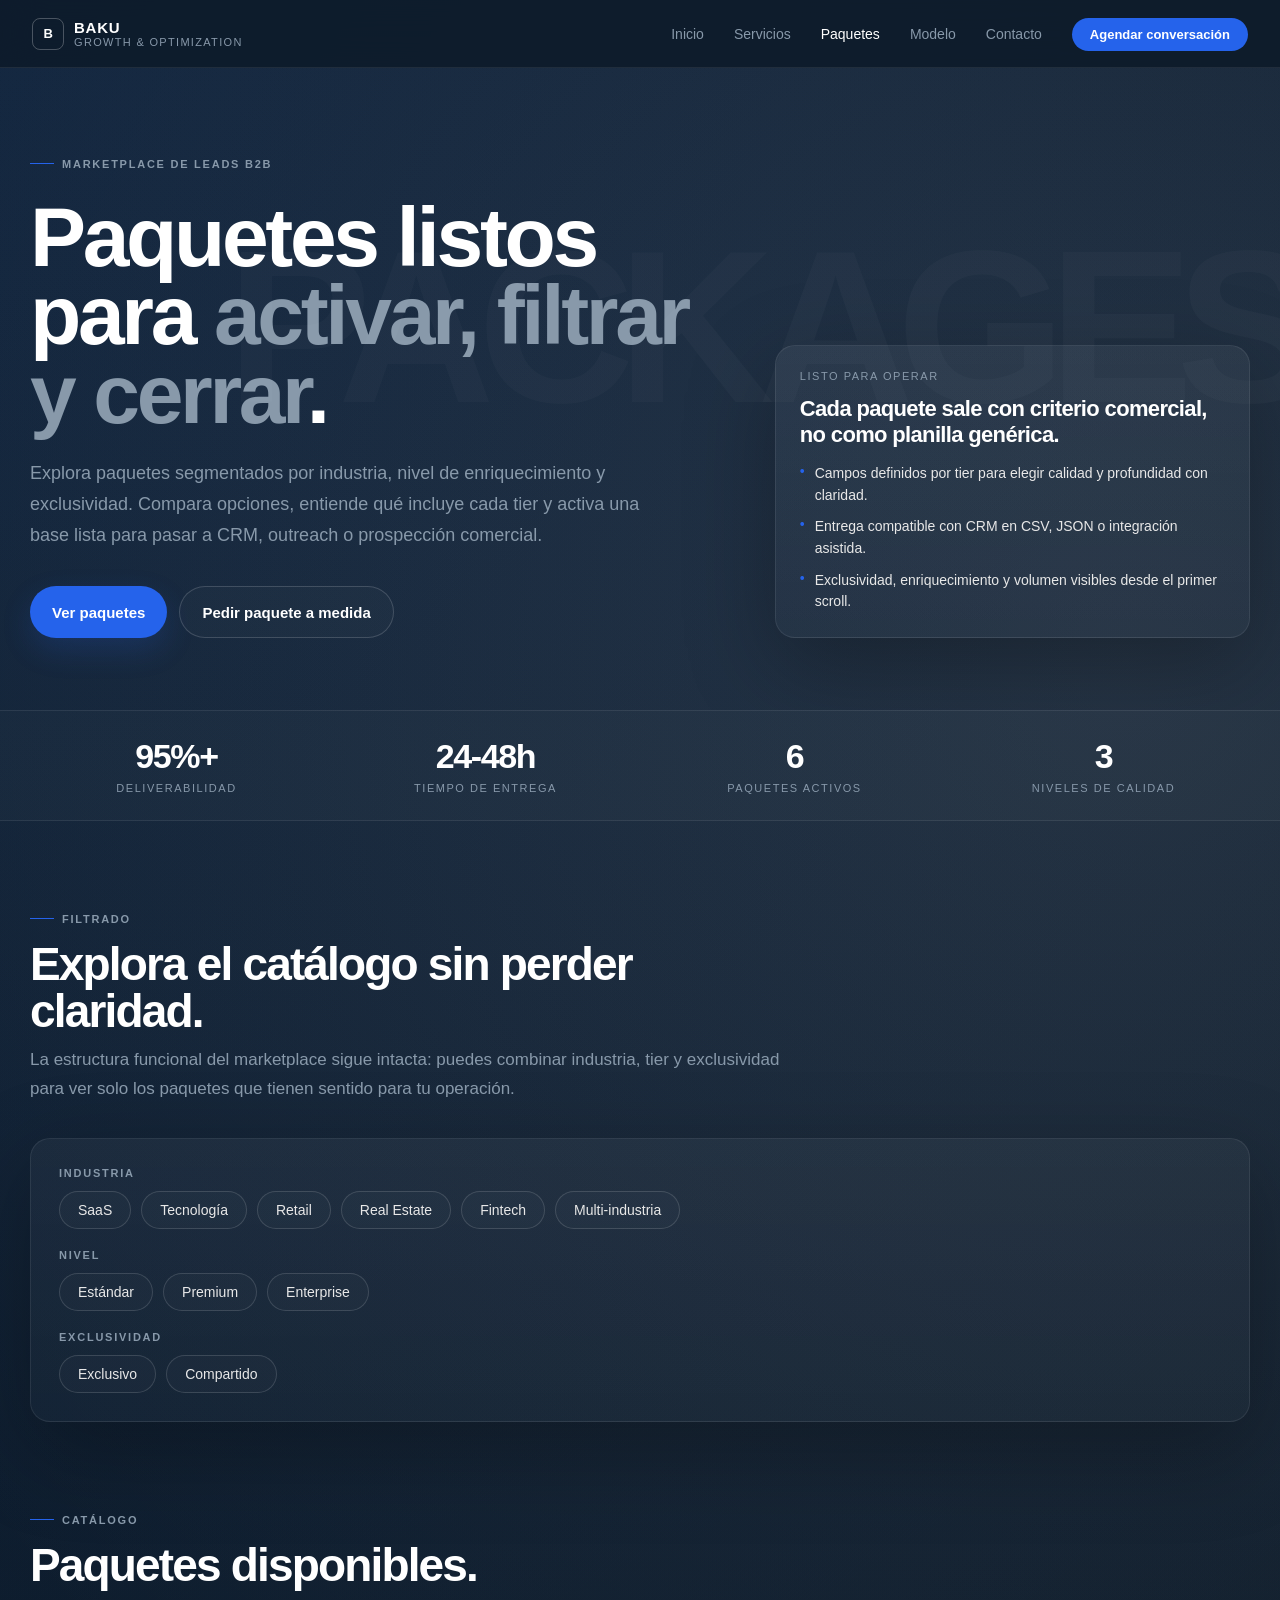
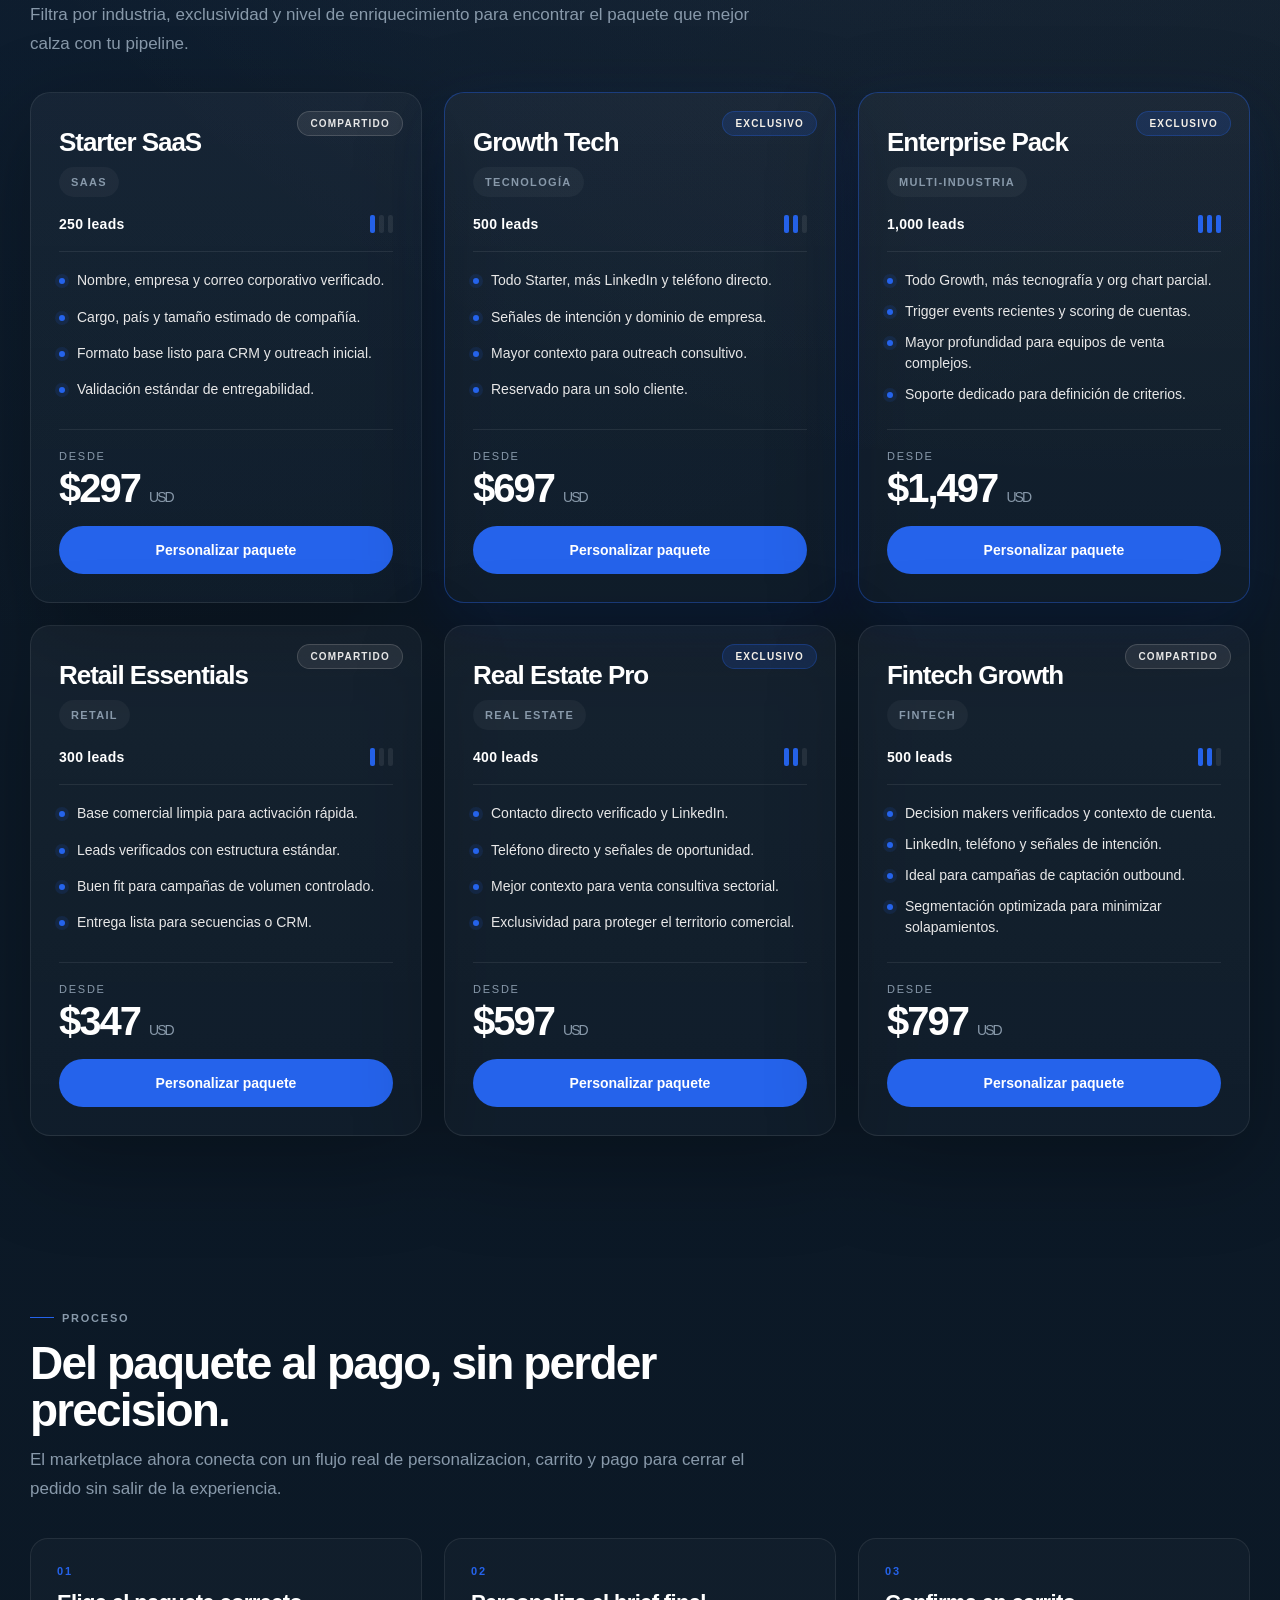
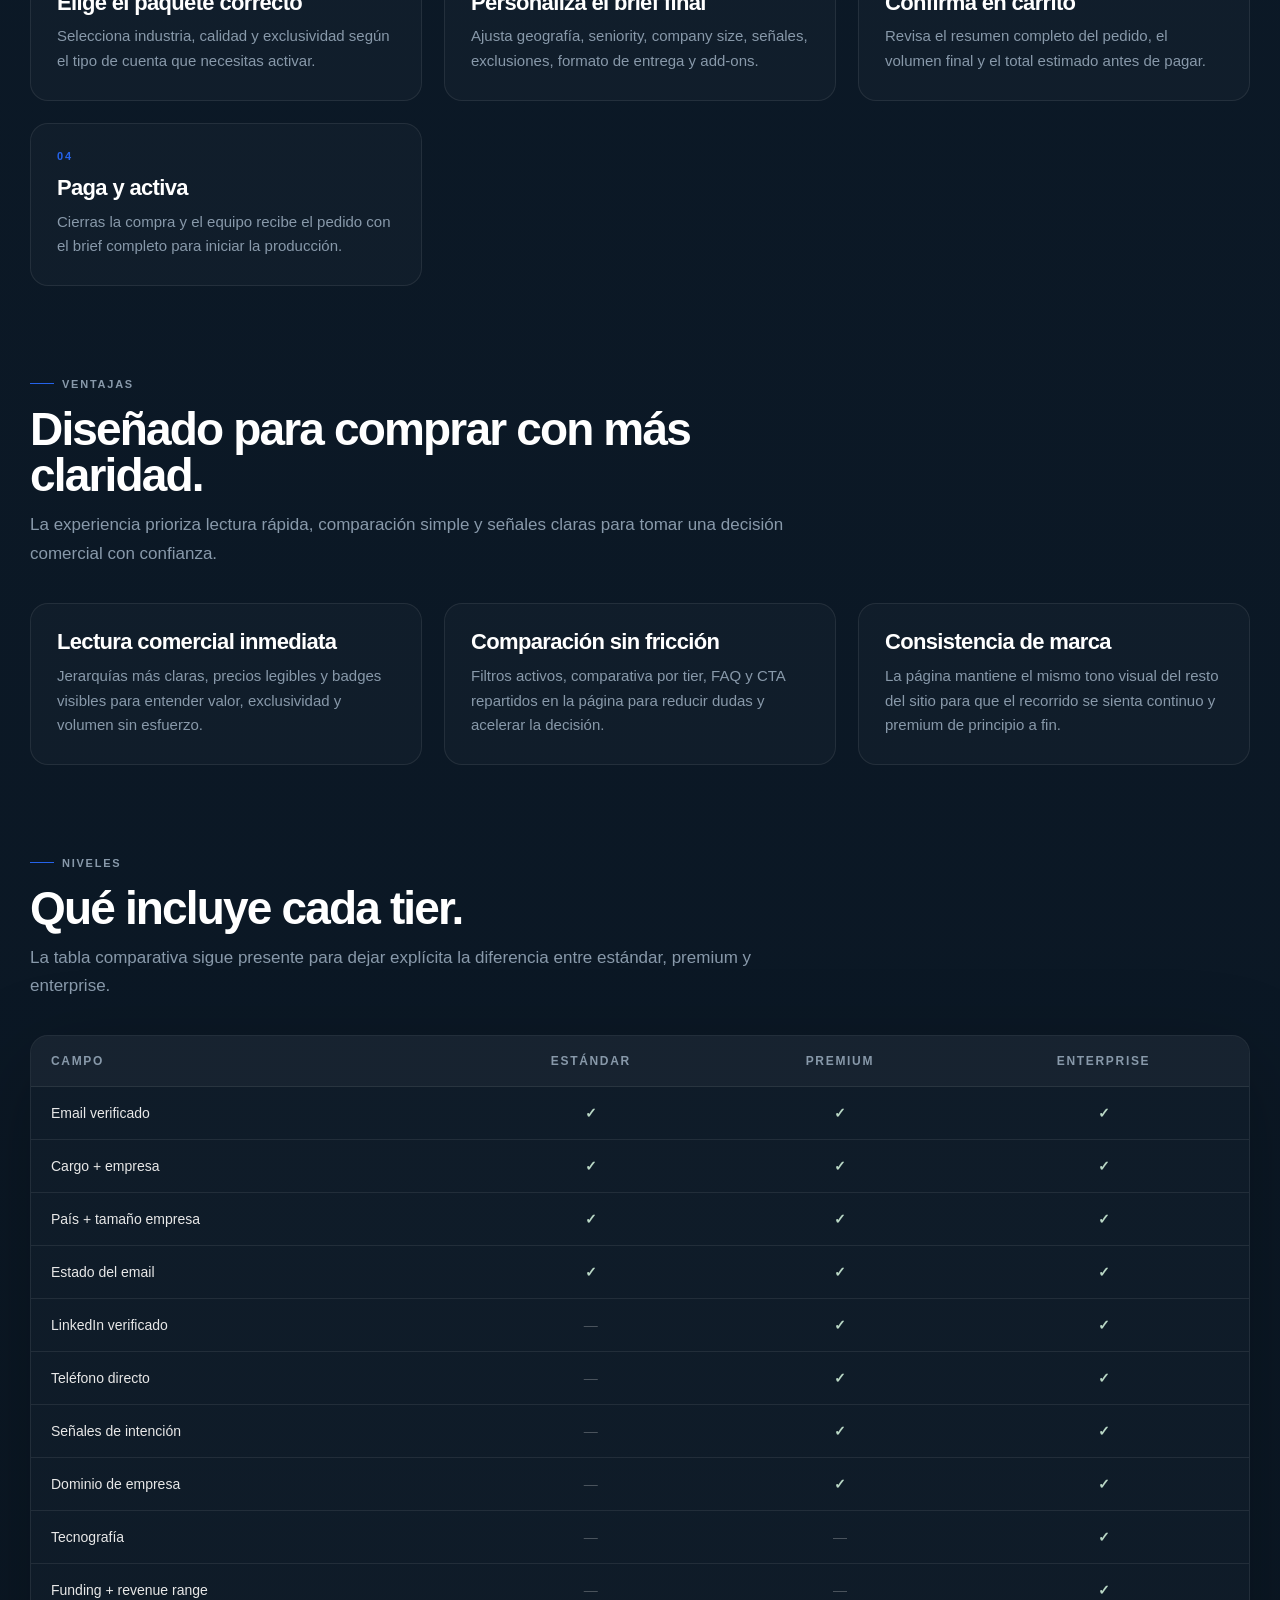
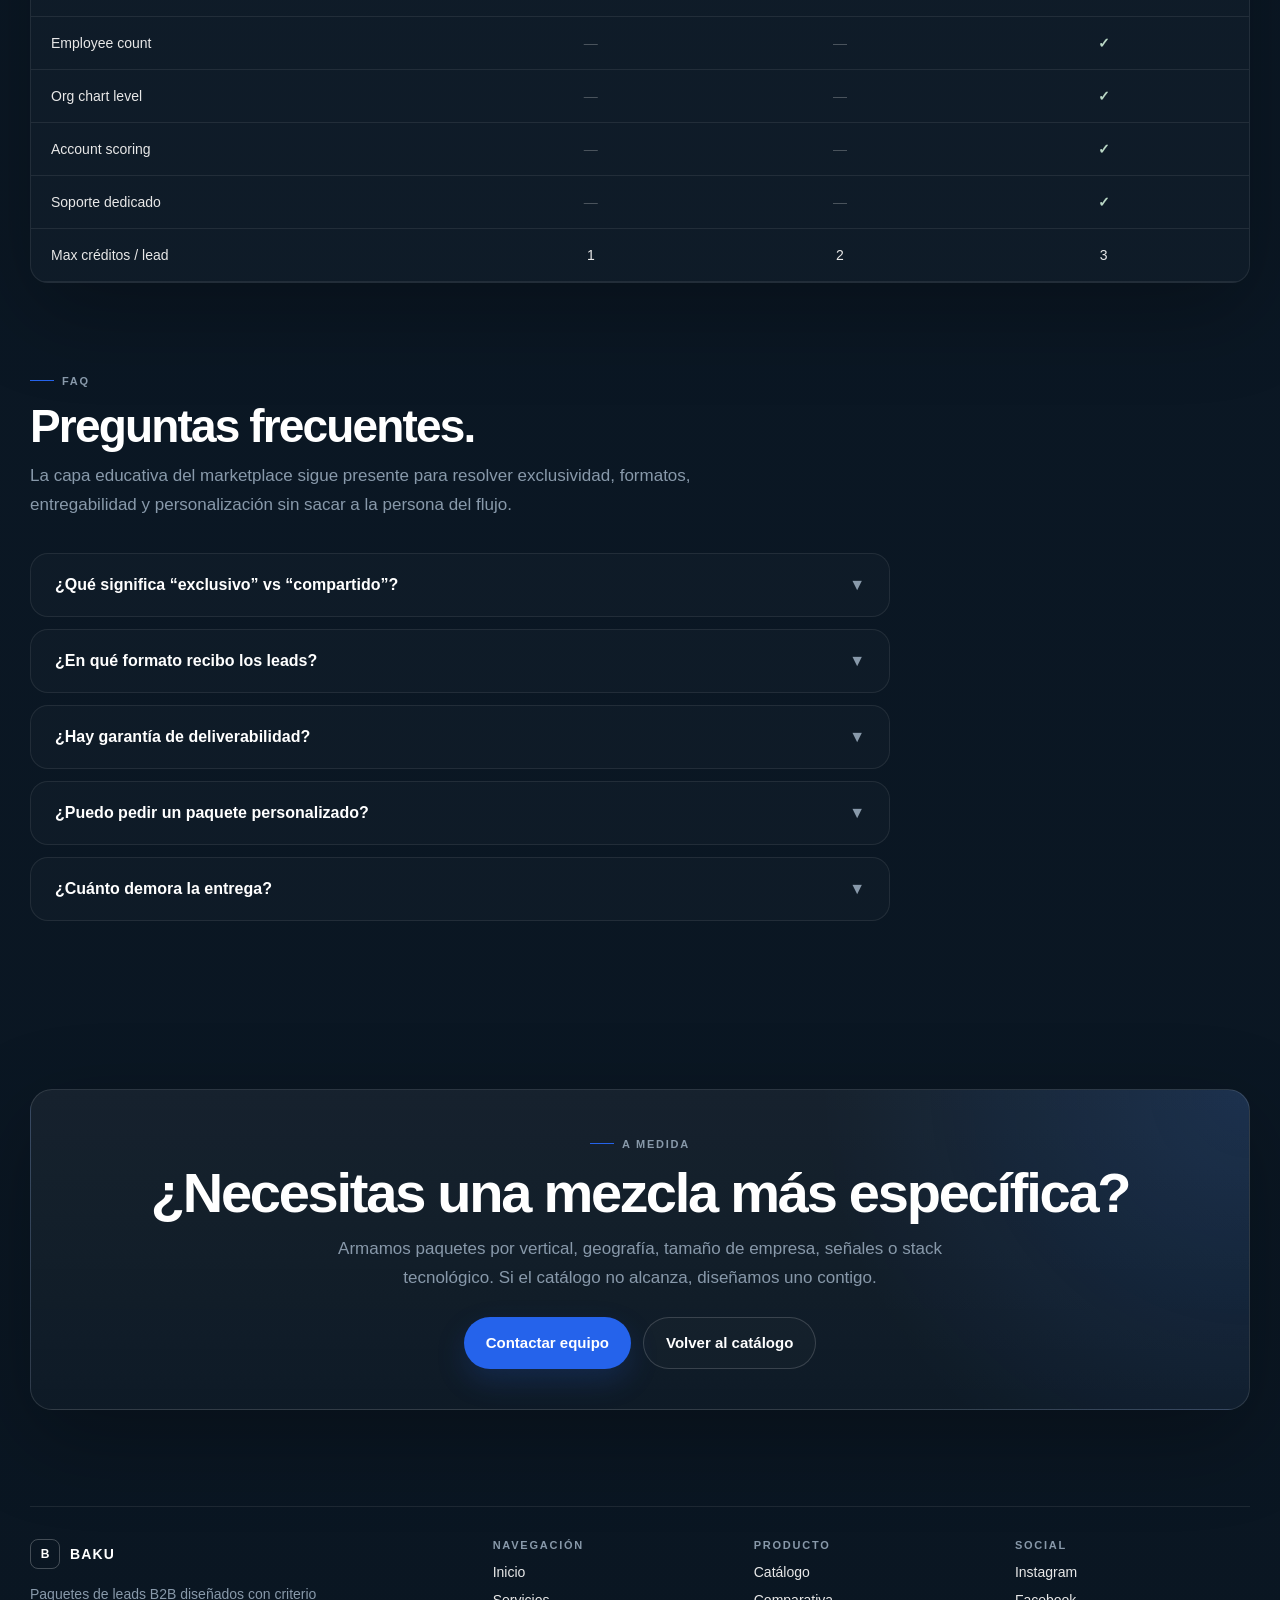
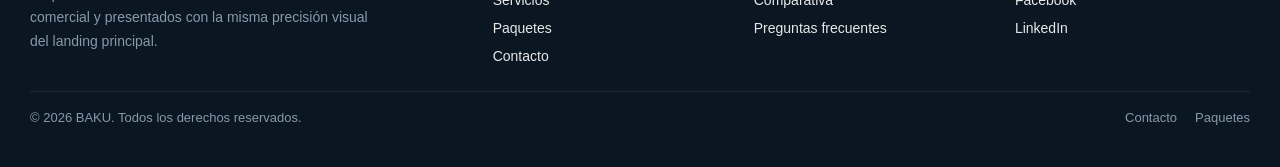
==== commit 68279fb3: "Add package customization, cart, and payment flow" ====
--- a/leads.html
+++ b/leads.html
@@ -1143,7 +1143,7 @@
                     <div class="package-footer">
                         <span class="package-price-label">Desde</span>
                         <span class="package-price-value">$297 <span class="package-price-unit">USD</span></span>
-                        <a href="/#contacto" class="package-cta">Solicitar paquete</a>
+                        <a href="/customize.html?package=starter_saas" class="package-cta">Personalizar paquete</a>
                     </div>
                 </div>
 
@@ -1176,7 +1176,7 @@
                     <div class="package-footer">
                         <span class="package-price-label">Desde</span>
                         <span class="package-price-value">$697 <span class="package-price-unit">USD</span></span>
-                        <a href="/#contacto" class="package-cta">Solicitar paquete</a>
+                        <a href="/customize.html?package=growth_tech" class="package-cta">Personalizar paquete</a>
                     </div>
                 </div>
 
@@ -1209,7 +1209,7 @@
                     <div class="package-footer">
                         <span class="package-price-label">Desde</span>
                         <span class="package-price-value">$1,497 <span class="package-price-unit">USD</span></span>
-                        <a href="/#contacto" class="package-cta">Solicitar paquete</a>
+                        <a href="/customize.html?package=enterprise_pack" class="package-cta">Personalizar paquete</a>
                     </div>
                 </div>
 
@@ -1242,7 +1242,7 @@
                     <div class="package-footer">
                         <span class="package-price-label">Desde</span>
                         <span class="package-price-value">$347 <span class="package-price-unit">USD</span></span>
-                        <a href="/#contacto" class="package-cta">Solicitar paquete</a>
+                        <a href="/customize.html?package=retail_essentials" class="package-cta">Personalizar paquete</a>
                     </div>
                 </div>
 
@@ -1275,7 +1275,7 @@
                     <div class="package-footer">
                         <span class="package-price-label">Desde</span>
                         <span class="package-price-value">$597 <span class="package-price-unit">USD</span></span>
-                        <a href="/#contacto" class="package-cta">Solicitar paquete</a>
+                        <a href="/customize.html?package=real_estate_pro" class="package-cta">Personalizar paquete</a>
                     </div>
                 </div>
 
@@ -1308,7 +1308,7 @@
                     <div class="package-footer">
                         <span class="package-price-label">Desde</span>
                         <span class="package-price-value">$797 <span class="package-price-unit">USD</span></span>
-                        <a href="/#contacto" class="package-cta">Solicitar paquete</a>
+                        <a href="/customize.html?package=fintech_growth" class="package-cta">Personalizar paquete</a>
                     </div>
                 </div>
             </div>
@@ -1324,8 +1324,8 @@
         <div class="container">
             <div class="section-head">
                 <div class="section-label">Proceso</div>
-                <h2 class="section-title">Tres pasos. Sin fricción.</h2>
-                <p class="section-subtitle">Un flujo simple para pasar de necesidad comercial a base activable, sin fricción ni ambiguedad.</p>
+                <h2 class="section-title">Del paquete al pago, sin perder precision.</h2>
+                <p class="section-subtitle">El marketplace ahora conecta con un flujo real de personalizacion, carrito y pago para cerrar el pedido sin salir de la experiencia.</p>
             </div>
 
             <div class="steps-grid">
@@ -1336,13 +1336,18 @@
                 </div>
                 <div class="step-card">
                     <div class="step-num">02</div>
-                    <div class="step-title">Validamos y enriquecemos</div>
-                    <div class="step-desc">Validamos contactos, enriquecemos los datos y priorizamos calidad antes de la entrega.</div>
+                    <div class="step-title">Personaliza el brief final</div>
+                    <div class="step-desc">Ajusta geografía, seniority, company size, señales, exclusiones, formato de entrega y add-ons.</div>
                 </div>
                 <div class="step-card">
                     <div class="step-num">03</div>
-                    <div class="step-title">Recibes y activas</div>
-                    <div class="step-desc">Entrega en CSV, JSON o integración guiada, lista para pasar a CRM y activar outreach.</div>
+                    <div class="step-title">Confirma en carrito</div>
+                    <div class="step-desc">Revisa el resumen completo del pedido, el volumen final y el total estimado antes de pagar.</div>
+                </div>
+                <div class="step-card">
+                    <div class="step-num">04</div>
+                    <div class="step-title">Paga y activa</div>
+                    <div class="step-desc">Cierras la compra y el equipo recibe el pedido con el brief completo para iniciar la producción.</div>
                 </div>
             </div>
         </div>
